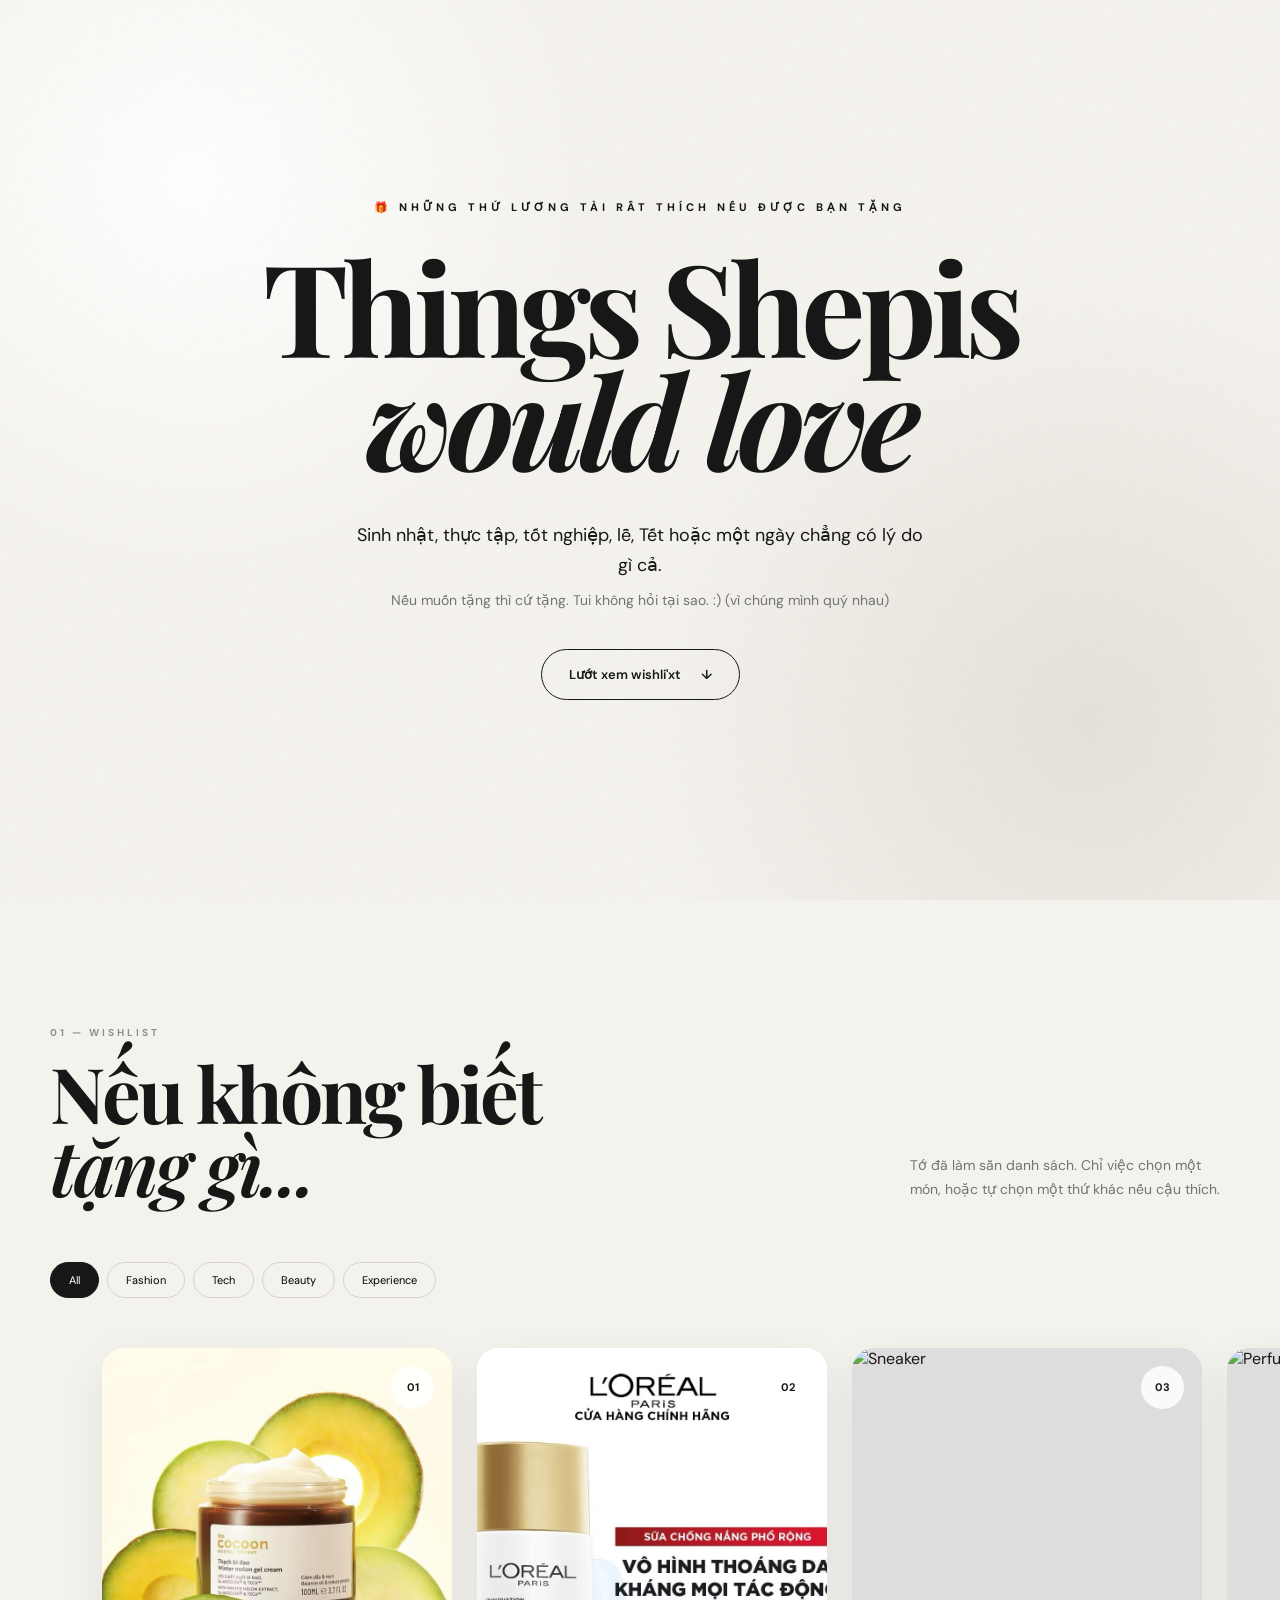
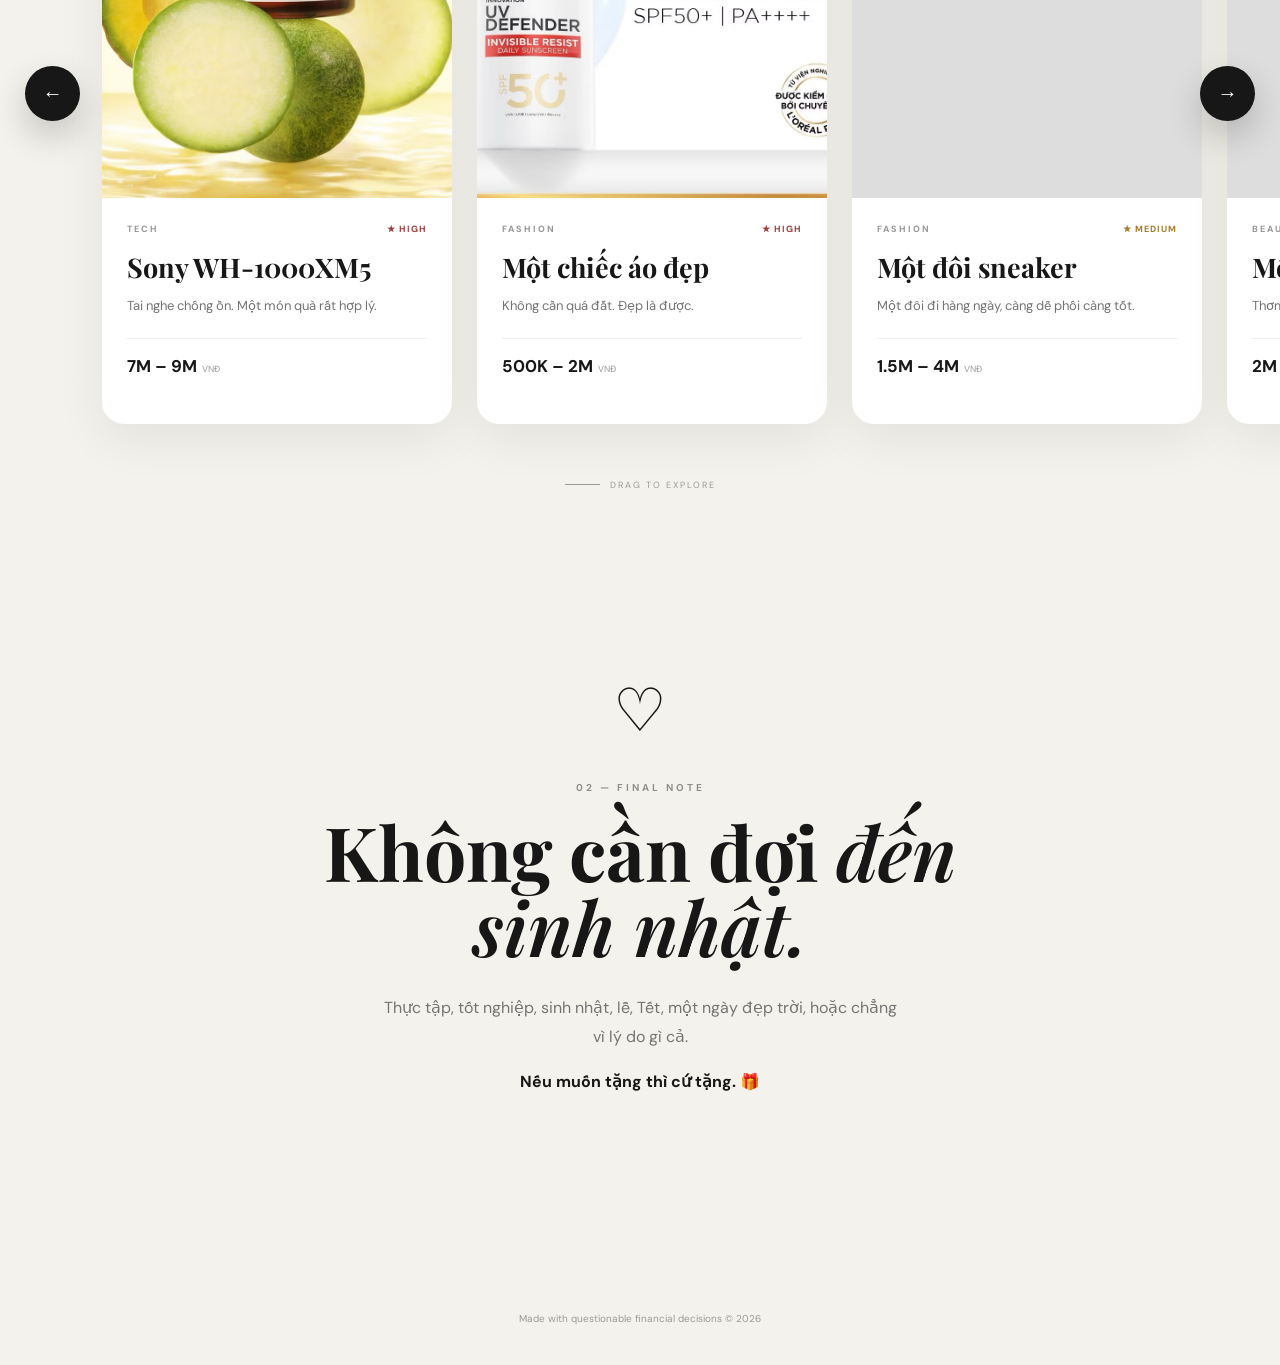
==== index.html @ e5239043 "Add files via upload" ====
<!DOCTYPE html>
<html lang="vi">

<head>

    <meta charset="UTF-8">

    <meta
        name="viewport"
        content="width=device-width, initial-scale=1.0"
    >

    <meta
        name="description"
        content="Personal Gift Wishlist"
    >

    <title>My Wishlist 🎁</title>


    <!-- FONT -->

    <link rel="preconnect" href="https://fonts.googleapis.com">

    <link rel="preconnect"
          href="https://fonts.gstatic.com"
          crossorigin>

    <link
        href="https://fonts.googleapis.com/css2?family=DM+Sans:wght@400;500;600;700&family=Playfair+Display:ital,wght@0,600;0,700;1,600;1,700&display=swap"
        rel="stylesheet"
    >


    <!-- CSS -->

    <link rel="stylesheet" href="style.css">

</head>


<body>


<!-- ==================================================
     INTRO
================================================== -->

<header class="hero">

    <div class="hero-noise"></div>

    <div class="hero-content">

        <div class="eyebrow">
            🎁 NHỮNG THỨ LƯƠNG TÀI RẤT THÍCH NẾU ĐƯỢC BẠN TẶNG
        </div>


        <h1>

            Things Shepis
            <span>would love</span>

        </h1>


        <p class="hero-description">

            Sinh nhật, thực tập, tốt nghiệp,
            lễ, Tết hoặc một ngày chẳng có
            lý do gì cả.

        </p>


        <p class="hero-sub">

            Nếu muốn tặng thì cứ tặng.
            Tui không hỏi tại sao. :) (vì chúng mình quý nhau)

        </p>


        <a
            href="#wishlist"
            class="hero-button"
        >

            Lướt xem wishli'xt

            <span>↓</span>

        </a>

    </div>

</header>



<!-- ==================================================
     WISHLIST
================================================== -->

<main id="wishlist">


    <!-- SECTION HEADER -->

    <section class="wishlist-header">

        <div>

            <span class="section-number">
                01 — WISHLIST
            </span>

            <h2>
                Nếu không biết<br>
                <i>tặng gì...</i>
            </h2>

        </div>


        <div class="header-description">

            <p>

                Tớ đã làm sẵn danh sách.
                Chỉ việc chọn một món,
                hoặc tự chọn một thứ khác
                nếu cậu thích.

            </p>

        </div>

    </section>



    <!-- CATEGORY FILTER -->

    <div class="filters">

        <button
            class="filter active"
            data-filter="all"
        >
            All
        </button>

        <button
            class="filter"
            data-filter="fashion"
        >
            Fashion
        </button>

        <button
            class="filter"
            data-filter="tech"
        >
            Tech
        </button>

        <button
            class="filter"
            data-filter="beauty"
        >
            Beauty
        </button>

        <button
            class="filter"
            data-filter="experience"
        >
            Experience
        </button>

    </div>



    <!-- ==================================================
         ALBUM
    ================================================== -->

    <section class="album-section">


        <button
            class="album-arrow album-prev"
            id="prevButton"
            aria-label="Previous"
        >
            ←
        </button>


        <div
            class="album"
            id="album"
        >


            <!-- ==========================================
                 CARD 01
            =========================================== -->

            <article
                class="gift-card"
                data-category="tech"

                data-name="Sony WH-1000XM5"

                data-price="7.000.000 – 9.000.000 VNĐ"

                data-priority="HIGH"

                data-description="Một chiếc tai nghe chống ồn xịn để nghe nhạc, học bài, đi máy bay hoặc đơn giản là giả vờ không nghe thấy ai gọi."

                data-link="https://www.sony.com.vn/"

                data-image="images/gift-01.JPG"
            >

                <div class="card-image">

                    <img
                        src="images/gift-01.JPG"
                        alt="Sony WH-1000XM5"
                        loading="lazy"
                    >


                    <div class="card-number">
                        01
                    </div>


                    <div class="view-card">
                        View →
                    </div>

                </div>


                <div class="card-content">

                    <div class="card-top">

                        <span>
                            TECH
                        </span>

                        <span class="priority high">
                            ★ HIGH
                        </span>

                    </div>


                    <h3>
                        Sony WH-1000XM5
                    </h3>


                    <p>
                        Tai nghe chống ồn.
                        Một món quà rất hợp lý.
                    </p>


                    <div class="card-bottom">

                        <strong>
                            7M – 9M
                        </strong>

                        <span>
                            VNĐ
                        </span>

                    </div>

                </div>

            </article>



            <!-- ==========================================
                 CARD 02
            =========================================== -->

            <article
                class="gift-card"
                data-category="fashion"

                data-name="Một chiếc áo đẹp"

                data-price="500.000 – 2.000.000 VNĐ"

                data-priority="HIGH"

                data-description="Áo phông, sơ mi, hoodie hoặc jacket. Không nhất thiết phải đắt, quan trọng là đẹp và hợp gu."

                data-link="https://www.zara.com/"

                data-image="images/gift-02.JPG"
            >

                <div class="card-image">

                    <img
                        src="images/gift-02.JPG"
                        alt="Fashion"
                        loading="lazy"
                    >

                    <div class="card-number">
                        02
                    </div>

                    <div class="view-card">
                        View →
                    </div>

                </div>


                <div class="card-content">

                    <div class="card-top">

                        <span>
                            FASHION
                        </span>

                        <span class="priority high">
                            ★ HIGH
                        </span>

                    </div>


                    <h3>
                        Một chiếc áo đẹp
                    </h3>


                    <p>
                        Không cần quá đắt.
                        Đẹp là được.
                    </p>


                    <div class="card-bottom">

                        <strong>
                            500K – 2M
                        </strong>

                        <span>
                            VNĐ
                        </span>

                    </div>

                </div>

            </article>



            <!-- ==========================================
                 CARD 03
            =========================================== -->

            <article
                class="gift-card"
                data-category="fashion"

                data-name="Một đôi sneaker"

                data-price="1.500.000 – 4.000.000 VNĐ"

                data-priority="MEDIUM"

                data-description="Một đôi sneaker sạch sẽ, dễ phối đồ và đi được hàng ngày. Size có thể thay đổi tùy đôi."

                data-link="https://www.nike.com/"

                data-image="images/gift-03.jpg"
            >

                <div class="card-image">

                    <img
                        src="images/gift-03.jpg"
                        alt="Sneaker"
                        loading="lazy"
                    >

                    <div class="card-number">
                        03
                    </div>

                    <div class="view-card">
                        View →
                    </div>

                </div>


                <div class="card-content">

                    <div class="card-top">

                        <span>
                            FASHION
                        </span>

                        <span class="priority medium">
                            ★ MEDIUM
                        </span>

                    </div>


                    <h3>
                        Một đôi sneaker
                    </h3>


                    <p>
                        Một đôi đi hàng ngày,
                        càng dễ phối càng tốt.
                    </p>


                    <div class="card-bottom">

                        <strong>
                            1.5M – 4M
                        </strong>

                        <span>
                            VNĐ
                        </span>

                    </div>

                </div>

            </article>



            <!-- ==========================================
                 CARD 04
            =========================================== -->

            <article
                class="gift-card"
                data-category="beauty"

                data-name="Một chai nước hoa"

                data-price="2.000.000 – 5.000.000 VNĐ"

                data-priority="HIGH"

                data-description="Một mùi hương nam tính, sạch sẽ và sang một chút. Một chai nước hoa ngon luôn là một món quà tốt."

                data-link="https://www.dior.com/"

                data-image="images/gift-04.jpg"
            >

                <div class="card-image">

                    <img
                        src="images/gift-04.jpg"
                        alt="Perfume"
                        loading="lazy"
                    >

                    <div class="card-number">
                        04
                    </div>

                    <div class="view-card">
                        View →
                    </div>

                </div>


                <div class="card-content">

                    <div class="card-top">

                        <span>
                            BEAUTY
                        </span>

                        <span class="priority high">
                            ★ HIGH
                        </span>

                    </div>


                    <h3>
                        Một chai nước hoa
                    </h3>


                    <p>
                        Thơm là được.
                        Thơm lâu càng tốt.
                    </p>


                    <div class="card-bottom">

                        <strong>
                            2M – 5M
                        </strong>

                        <span>
                            VNĐ
                        </span>

                    </div>

                </div>

            </article>



            <!-- ==========================================
                 CARD 05
            =========================================== -->

            <article
                class="gift-card"
                data-category="tech"

                data-name="Bàn phím cơ"

                data-price="1.000.000 – 4.000.000 VNĐ"

                data-priority="MEDIUM"

                data-description="Một chiếc mechanical keyboard đẹp để setup góc máy tính. Ưu tiên layout gọn và gõ sướng."

                data-link="https://www.keychron.com/"

                data-image="images/gift-05.jpg"
            >

                <div class="card-image">

                    <img
                        src="images/gift-05.jpg"
                        alt="Keyboard"
                        loading="lazy"
                    >

                    <div class="card-number">
                        05
                    </div>

                    <div class="view-card">
                        View →
                    </div>

                </div>


                <div class="card-content">

                    <div class="card-top">

                        <span>
                            TECH
                        </span>

                        <span class="priority medium">
                            ★ MEDIUM
                        </span>

                    </div>


                    <h3>
                        Bàn phím cơ
                    </h3>


                    <p>
                        Một món đồ cho góc setup.
                        Gõ sướng là điểm cộng.
                    </p>


                    <div class="card-bottom">

                        <strong>
                            1M – 4M
                        </strong>

                        <span>
                            VNĐ
                        </span>

                    </div>

                </div>

            </article>



            <!-- ==========================================
                 CARD 06
            =========================================== -->

            <article
                class="gift-card"
                data-category="beauty"

                data-name="Skincare / Grooming"

                data-price="300.000 – 2.000.000 VNĐ"

                data-priority="LOW"

                data-description="Các sản phẩm skincare, grooming hoặc chăm sóc cá nhân. Miễn là giúp tớ đẹp trai hơn."

                data-link="https://www.sephora.com/"

                data-image="images/gift-06.jpg"
            >

                <div class="card-image">

                    <img
                        src="images/gift-06.jpg"
                        alt="Skincare"
                        loading="lazy"
                    >

                    <div class="card-number">
                        06
                    </div>

                    <div class="view-card">
                        View →
                    </div>

                </div>


                <div class="card-content">

                    <div class="card-top">

                        <span>
                            BEAUTY
                        </span>

                        <span class="priority low">
                            ★ LOW
                        </span>

                    </div>


                    <h3>
                        Skincare / Grooming
                    </h3>


                    <p>
                        Những thứ giúp tớ
                        đẹp trai hơn.
                    </p>


                    <div class="card-bottom">

                        <strong>
                            300K – 2M
                        </strong>

                        <span>
                            VNĐ
                        </span>

                    </div>

                </div>

            </article>



            <!-- ==========================================
                 CARD 07
            =========================================== -->

            <article
                class="gift-card"
                data-category="experience"

                data-name="Một bữa ăn thật ngon"

                data-price="200.000 – 2.000.000 VNĐ"

                data-priority="HIGH"

                data-description="Không nhất thiết phải là đồ vật. Một bữa ăn ngon hoặc một buổi đi chơi cũng là một món quà."

                data-link="#"

                data-image="images/gift-07.jpg"
            >

                <div class="card-image">

                    <img
                        src="images/gift-07.jpg"
                        alt="Dinner"
                        loading="lazy"
                    >

                    <div class="card-number">
                        07
                    </div>

                    <div class="view-card">
                        View →
                    </div>

                </div>


                <div class="card-content">

                    <div class="card-top">

                        <span>
                            EXPERIENCE
                        </span>

                        <span class="priority high">
                            ★ HIGH
                        </span>

                    </div>


                    <h3>
                        Một bữa ăn thật ngon
                    </h3>


                    <p>
                        Đồ ăn ngon đôi khi
                        còn tuyệt hơn quà.
                    </p>


                    <div class="card-bottom">

                        <strong>
                            200K – 2M
                        </strong>

                        <span>
                            VNĐ
                        </span>

                    </div>

                </div>

            </article>



            <!-- ==========================================
                 CARD 08
            =========================================== -->

            <article
                class="gift-card"
                data-category="all"

                data-name="Một món quà bất ngờ"

                data-price="Không giới hạn"

                data-priority="DREAM"

                data-description="Nếu món quà không nằm trong wishlist thì càng thú vị. Cậu muốn tặng gì cũng được. Quan trọng là tấm lòng."

                data-link="#"

                data-image="images/gift-08.jpg"
            >

                <div class="card-image">

                    <img
                        src="images/gift-08.jpg"
                        alt="Surprise gift"
                        loading="lazy"
                    >

                    <div class="card-number">
                        08
                    </div>

                    <div class="view-card">
                        View →
                    </div>

                </div>


                <div class="card-content">

                    <div class="card-top">

                        <span>
                            SURPRISE
                        </span>

                        <span class="priority dream">
                            ✦ DREAM
                        </span>

                    </div>


                    <h3>
                        Một món quà bất ngờ
                    </h3>


                    <p>
                        Không có trong danh sách
                        mới càng thú vị.
                    </p>


                    <div class="card-bottom">

                        <strong>
                            ∞
                        </strong>

                        <span>
                            UNLIMITED
                        </span>

                    </div>

                </div>

            </article>


        </div>


        <button
            class="album-arrow album-next"
            id="nextButton"
            aria-label="Next"
        >
            →
        </button>


    </section>



    <!-- SCROLL INDICATOR -->

    <div class="scroll-indicator">

        <span></span>

        <p>
            DRAG TO EXPLORE
        </p>

    </div>



    <!-- ==================================================
         MESSAGE
    ================================================== -->

    <section class="ending">

        <div class="ending-symbol">
            ♡
        </div>


        <span class="section-number">
            02 — FINAL NOTE
        </span>


        <h2>

            Không cần đợi
            <i>đến sinh nhật.</i>

        </h2>


        <p>

            Thực tập, tốt nghiệp, sinh nhật,
            lễ, Tết, một ngày đẹp trời,
            hoặc chẳng vì lý do gì cả.

        </p>


        <strong>

            Nếu muốn tặng thì cứ tặng. 🎁

        </strong>

    </section>

</main>



<!-- ==================================================
     POPUP
================================================== -->

<div
    class="modal"
    id="giftModal"
>

    <div
        class="modal-overlay"
        id="modalOverlay"
    ></div>


    <div class="modal-box">


        <button
            class="modal-close"
            id="modalClose"
        >
            ×
        </button>


        <div class="modal-image">

            <img
                id="modalImage"
                src=""
                alt=""
            >

        </div>


        <div class="modal-content">

            <span
                id="modalCategory"
                class="modal-category"
            >
                TECH
            </span>


            <h2
                id="modalName"
            >
                Gift Name
            </h2>


            <p
                id="modalDescription"
            >
                Description
            </p>


            <div class="modal-info">


                <div>

                    <span>
                        PRICE
                    </span>

                    <strong
                        id="modalPrice"
                    >
                        0 VNĐ
                    </strong>

                </div>


                <div>

                    <span>
                        PRIORITY
                    </span>

                    <strong
                        id="modalPriority"
                    >
                        HIGH
                    </strong>

                </div>


            </div>


            <a
                href="#"
                id="modalLink"
                target="_blank"
                rel="noopener noreferrer"
                class="product-link"
            >

                Xem sản phẩm
                ↗

            </a>

        </div>

    </div>

</div>



<!-- FOOTER -->

<footer>

    <p>
        Made with questionable financial decisions © 2026
    </p>

</footer>



<script src="script.js"></script>

</body>

</html>
---- style.css ----
/* ==================================================
   RESET
================================================== */

* {
    margin: 0;
    padding: 0;
    box-sizing: border-box;
}


html {
    scroll-behavior: smooth;
}


body {

    font-family:
        "DM Sans",
        sans-serif;

    background: #f4f2ed;

    color: #171717;

    overflow-x: hidden;

}


/* ==================================================
   VARIABLES
================================================== */

:root {

    --background: #f4f2ed;

    --black: #171717;

    --gray: #747474;

    --light-gray: #e5e3de;

    --white: #ffffff;

}


/* ==================================================
   HERO
================================================== */

.hero {

    min-height: 100vh;

    position: relative;

    display: flex;

    align-items: center;

    justify-content: center;

    text-align: center;

    padding: 60px 25px;

    overflow: hidden;

    background:

        radial-gradient(
            circle at 15% 20%,
            rgba(255,255,255,.95),
            transparent 30%
        ),

        radial-gradient(
            circle at 85% 80%,
            rgba(220,217,208,.7),
            transparent 35%
        );

}


.hero-noise {

    position: absolute;

    inset: 0;

    opacity: .08;

    pointer-events: none;

    background-image:
        url(
            "data:image/svg+xml,%3Csvg viewBox='0 0 180 180' xmlns='http://www.w3.org/2000/svg'%3E%3Cfilter id='n'%3E%3CfeTurbulence type='fractalNoise' baseFrequency='.8' numOctaves='4' stitchTiles='stitch'/%3E%3C/filter%3E%3Crect width='100%25' height='100%25' filter='url(%23n)' opacity='.3'/%3E%3C/svg%3E"
        );

}


.hero-content {

    max-width: 900px;

    position: relative;

    z-index: 2;

}


.eyebrow {

    font-size: 11px;

    font-weight: 700;

    letter-spacing: 4px;

    margin-bottom: 35px;

}


.hero h1 {

    font-family:
        "Playfair Display",
        serif;

    font-size:
        clamp(60px, 10vw, 130px);

    line-height: .88;

    letter-spacing: -6px;

}


.hero h1 span {

    display: block;

    font-style: italic;

}


.hero-description {

    max-width: 570px;

    margin:
        45px auto 0;

    font-size: 18px;

    line-height: 1.7;

}


.hero-sub {

    margin-top: 10px;

    font-size: 14px;

    color: var(--gray);

}


.hero-button {

    display: inline-flex;

    align-items: center;

    gap: 20px;

    margin-top: 40px;

    padding: 16px 27px;

    border: 1px solid var(--black);

    border-radius: 100px;

    color: var(--black);

    text-decoration: none;

    font-size: 13px;

    font-weight: 600;

    transition: .3s;

}


.hero-button:hover {

    background: var(--black);

    color: white;

    transform: translateY(-4px);

}


/* ==================================================
   MAIN
================================================== */

main {

    padding:
        120px 0 80px;

}


/* ==================================================
   HEADER
================================================== */

.wishlist-header {

    max-width: 1250px;

    margin: auto;

    padding:
        0 35px 60px;

    display: flex;

    justify-content: space-between;

    align-items: end;

    gap: 60px;

}


.section-number {

    font-size: 10px;

    font-weight: 700;

    letter-spacing: 3px;

    opacity: .45;

}


.wishlist-header h2 {

    margin-top: 15px;

    font-family:
        "Playfair Display",
        serif;

    font-size:
        clamp(45px, 6vw, 80px);

    line-height: .95;

    letter-spacing: -3px;

}


.wishlist-header h2 i {

    font-weight: 600;

}


.header-description {

    max-width: 320px;

}


.header-description p {

    color: var(--gray);

    line-height: 1.7;

    font-size: 14px;

}


/* ==================================================
   FILTER
================================================== */

.filters {

    max-width: 1250px;

    margin: 0 auto 30px;

    padding: 0 35px;

    display: flex;

    gap: 8px;

    overflow-x: auto;

    scrollbar-width: none;

}


.filters::-webkit-scrollbar {
    display: none;
}


.filter {

    flex-shrink: 0;

    border: 1px solid #d5d2cb;

    background: transparent;

    padding: 10px 18px;

    border-radius: 100px;

    cursor: pointer;

    font-family: inherit;

    font-size: 11px;

    transition: .25s;

}


.filter:hover,
.filter.active {

    background: var(--black);

    color: white;

    border-color: var(--black);

}


/* ==================================================
   ALBUM
================================================== */

.album-section {

    position: relative;

}


.album {

    display: flex;

    gap: 25px;

    overflow-x: auto;

    padding:
        20px 8vw 55px;

    scroll-behavior: smooth;

    scroll-snap-type: x mandatory;

    scrollbar-width: none;

    cursor: grab;

}


.album:active {

    cursor: grabbing;

}


.album::-webkit-scrollbar {
    display: none;
}


/* ==================================================
   CARD
================================================== */

.gift-card {

    flex:
        0 0 350px;

    background:
        var(--white);

    border-radius: 22px;

    overflow: hidden;

    scroll-snap-align: center;

    box-shadow:
        0 15px 50px
        rgba(0,0,0,.07);

    cursor: pointer;

    transition:
        transform .4s,
        box-shadow .4s;

}


.gift-card:hover {

    transform:
        translateY(-10px);

    box-shadow:
        0 30px 70px
        rgba(0,0,0,.13);

}


/* ==================================================
   IMAGE
================================================== */

.card-image {

    height: 450px;

    position: relative;

    overflow: hidden;

    background: #ddd;

}


.card-image img {

    width: 100%;

    height: 100%;

    object-fit: cover;

    transition:
        transform .7s;

}


.gift-card:hover
.card-image img {

    transform:
        scale(1.06);

}


/* ==================================================
   NUMBER
================================================== */

.card-number {

    position: absolute;

    top: 18px;

    right: 18px;

    width: 43px;

    height: 43px;

    display: flex;

    align-items: center;

    justify-content: center;

    border-radius: 50%;

    background:
        rgba(255,255,255,.85);

    backdrop-filter:
        blur(10px);

    font-size: 11px;

    font-weight: 700;

}


/* ==================================================
   VIEW
================================================== */

.view-card {

    position: absolute;

    left: 50%;

    bottom: 25px;

    transform:
        translate(-50%, 20px);

    opacity: 0;

    padding:
        11px 18px;

    border-radius: 100px;

    background:
        rgba(255,255,255,.9);

    backdrop-filter:
        blur(10px);

    font-size: 11px;

    font-weight: 700;

    transition: .3s;

}


.gift-card:hover
.view-card {

    opacity: 1;

    transform:
        translate(-50%, 0);

}


/* ==================================================
   CARD CONTENT
================================================== */

.card-content {

    padding: 25px;

}


.card-top {

    display: flex;

    justify-content: space-between;

    align-items: center;

    font-size: 9px;

    letter-spacing: 2px;

    font-weight: 700;

}


.card-top > span:first-child {

    opacity: .45;

}


.priority {

    letter-spacing: 1px;

}


.priority.high {

    color: #a03d3d;

}


.priority.medium {

    color: #a67a27;

}


.priority.low {

    color: #777;

}


.priority.dream {

    color: #8067a8;

}


.card-content h3 {

    font-family:
        "Playfair Display",
        serif;

    font-size: 27px;

    margin-top: 14px;

}


.card-content p {

    margin-top: 10px;

    font-size: 13px;

    line-height: 1.65;

    color: var(--gray);

}


.card-bottom {

    display: flex;

    align-items: baseline;

    gap: 5px;

    margin-top: 22px;

    padding-top: 16px;

    border-top:
        1px solid #eeeeee;

}


.card-bottom strong {

    font-size: 17px;

}


.card-bottom span {

    font-size: 9px;

    color: #999;

}


/* ==================================================
   ARROWS
================================================== */

.album-arrow {

    position: absolute;

    z-index: 10;

    top: 45%;

    width: 55px;

    height: 55px;

    border: none;

    border-radius: 50%;

    background: var(--black);

    color: white;

    font-size: 20px;

    cursor: pointer;

    box-shadow:
        0 15px 35px
        rgba(0,0,0,.2);

    transition: .3s;

}


.album-arrow:hover {

    transform: scale(1.1);

}


.album-prev {

    left: 25px;

}


.album-next {

    right: 25px;

}


/* ==================================================
   SCROLL INDICATOR
================================================== */

.scroll-indicator {

    display: flex;

    justify-content: center;

    align-items: center;

    gap: 10px;

    opacity: .4;

}


.scroll-indicator span {

    width: 35px;

    height: 1px;

    background: var(--black);

}


.scroll-indicator p {

    font-size: 9px;

    letter-spacing: 2px;

}


/* ==================================================
   ENDING
================================================== */

.ending {

    max-width: 750px;

    margin:
        180px auto 100px;

    padding:
        0 25px;

    text-align: center;

}


.ending-symbol {

    font-size: 60px;

    margin-bottom: 25px;

}


.ending h2 {

    font-family:
        "Playfair Display",
        serif;

    font-size:
        clamp(42px, 6vw, 75px);

    line-height: 1;

    margin-top: 18px;

}


.ending h2 i {

    font-weight: 600;

}


.ending p {

    max-width: 520px;

    margin:
        30px auto 0;

    color: var(--gray);

    line-height: 1.8;

}


.ending strong {

    display: block;

    margin-top: 20px;

}


/* ==================================================
   MODAL
================================================== */

.modal {

    position: fixed;

    inset: 0;

    z-index: 100;

    display: flex;

    align-items: center;

    justify-content: center;

    padding: 20px;

    opacity: 0;

    visibility: hidden;

    transition: .3s;

}


.modal.show {

    opacity: 1;

    visibility: visible;

}


.modal-overlay {

    position: absolute;

    inset: 0;

    background:
        rgba(0,0,0,.65);

    backdrop-filter:
        blur(12px);

}


.modal-box {

    position: relative;

    z-index: 2;

    width: min(900px, 100%);

    max-height: 90vh;

    overflow: hidden;

    display: grid;

    grid-template-columns:
        1fr 1fr;

    background:
        white;

    border-radius: 25px;

    box-shadow:
        0 40px 100px
        rgba(0,0,0,.3);

    transform:
        scale(.92);

    transition: .35s;

}


.modal.show .modal-box {

    transform:
        scale(1);

}


.modal-image {

    min-height: 550px;

}


.modal-image img {

    width: 100%;

    height: 100%;

    object-fit: cover;

}


.modal-content {

    padding: 55px 45px;

    display: flex;

    flex-direction: column;

    justify-content: center;

}


.modal-category {

    font-size: 10px;

    letter-spacing: 3px;

    font-weight: 700;

    color: #999;

}


.modal-content h2 {

    font-family:
        "Playfair Display",
        serif;

    font-size: 42px;

    line-height: 1;

    margin-top: 15px;

}


.modal-content > p {

    margin-top: 25px;

    line-height: 1.8;

    color: #666;

    font-size: 14px;

}


.modal-info {

    display: grid;

    grid-template-columns: 1fr 1fr;

    gap: 15px;

    margin-top: 30px;

}


.modal-info div {

    padding: 15px;

    background: #f5f4f0;

    border-radius: 12px;

}


.modal-info span {

    display: block;

    font-size: 8px;

    letter-spacing: 2px;

    color: #999;

}


.modal-info strong {

    display: block;

    margin-top: 8px;

    font-size: 14px;

}


.product-link {

    margin-top: 25px;

    display: inline-flex;

    justify-content: center;

    padding: 15px;

    border-radius: 100px;

    background: var(--black);

    color: white;

    text-decoration: none;

    font-size: 12px;

    font-weight: 600;

    transition: .3s;

}


.product-link:hover {

    transform:
        translateY(-3px);

}


.modal-close {

    position: absolute;

    z-index: 5;

    top: 15px;

    right: 15px;

    width: 40px;

    height: 40px;

    border: none;

    border-radius: 50%;

    background:
        rgba(255,255,255,.85);

    font-size: 25px;

    cursor: pointer;

}


/* ==================================================
   FOOTER
================================================== */

footer {

    padding:
        40px 20px;

    text-align: center;

    font-size: 10px;

    opacity: .4;

}


/* ==================================================
   MOBILE
================================================== */

@media (max-width: 700px) {


    .hero {

        min-height:
            100svh;

    }


    .hero h1 {

        font-size:
            clamp(55px, 17vw, 90px);

        letter-spacing:
            -4px;

    }


    .hero-description {

        font-size: 15px;

        margin-top: 35px;

    }


    main {

        padding-top: 80px;

    }


    .wishlist-header {

        display: block;

        padding:
            0 22px 40px;

    }


    .wishlist-header h2 {

        font-size: 50px;

    }


    .header-description {

        margin-top: 25px;

    }


    .filters {

        padding:
            0 22px;

    }


    /*
       MOBILE:
       LƯỚT DỌC
    */

    .album {

        display: grid;

        grid-template-columns:
            1fr;

        gap: 20px;

        padding:
            15px 18px 30px;

        overflow-x: visible;

        overflow-y: visible;

        scroll-snap-type: none;

        cursor: default;

    }


    .gift-card {

        width: 100%;

        flex: none;

        border-radius: 20px;

    }


    .card-image {

        height:
            min(115vw, 480px);

    }


    .card-content {

        padding: 22px;

    }


    .card-content h3 {

        font-size: 25px;

    }


    /*
       Mobile không cần nút
    */

    .album-arrow {

        display: none;

    }


    .scroll-indicator {

        display: none;

    }


    /*
       MOBILE MODAL
    */

    .modal {

        padding: 12px;

        align-items: flex-end;

    }


    .modal-box {

        width: 100%;

        max-height:
            92svh;

        display: block;

        overflow-y: auto;

        border-radius:
            25px 25px 15px 15px;

    }


    .modal-image {

        height: 330px;

        min-height: 0;

    }


    .modal-content {

        padding:
            30px 25px 35px;

    }


    .modal-content h2 {

        font-size: 35px;

    }


    .modal-info {

        margin-top: 20px;

    }


}
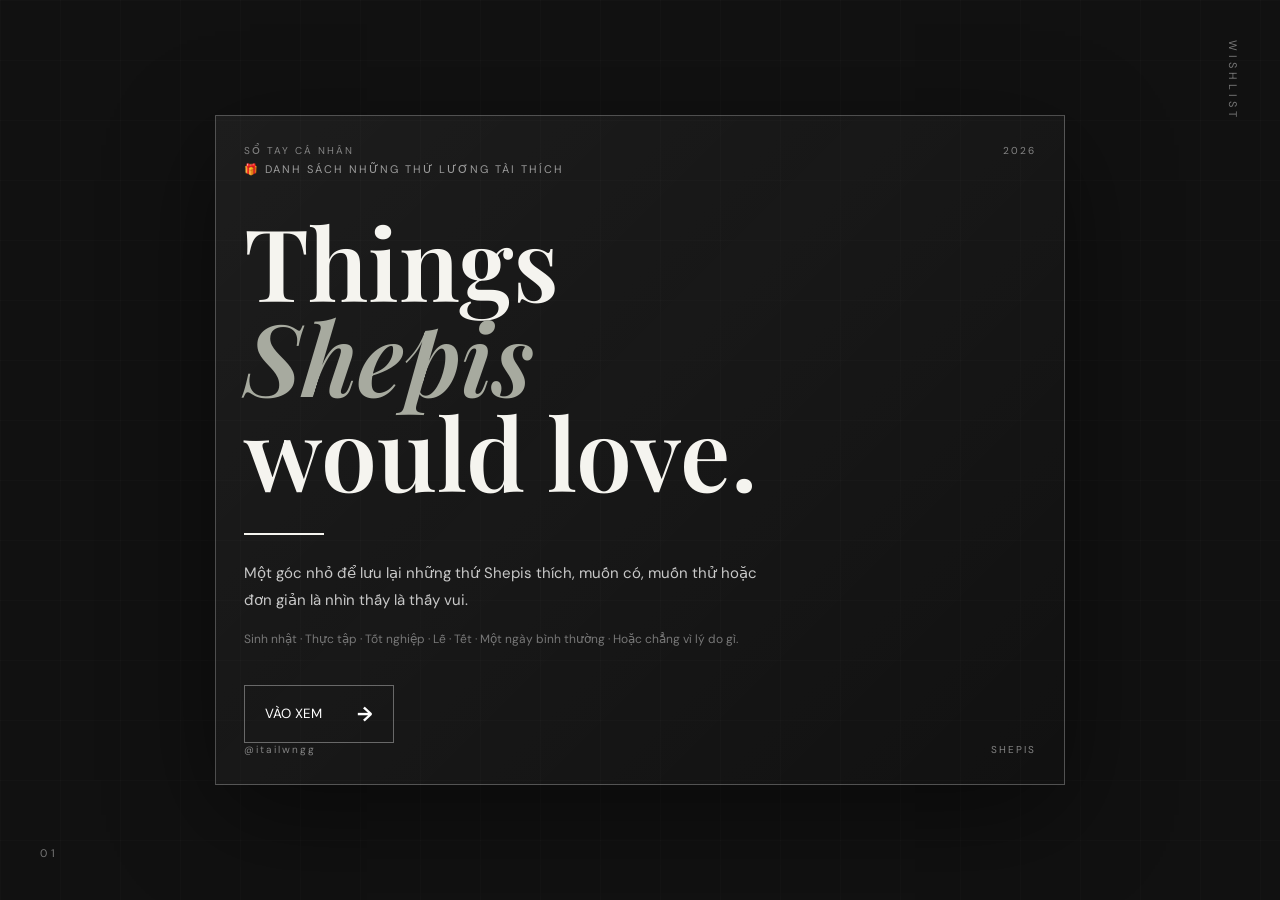
==== commit 8461e9ca: "Update index.html" ====
--- a/index.html
+++ b/index.html
@@ -12,19 +12,21 @@
 
     <meta
         name="description"
-        content="Personal Gift Wishlist"
+        content="Wishlist cá nhân của Shepis - những món quà Lương Tài yêu thích."
     >
 
-    <title>My Wishlist 🎁</title>
+    <title>Wishlist của Shepis 🎁</title>
 
 
     <!-- FONT -->
 
     <link rel="preconnect" href="https://fonts.googleapis.com">
 
-    <link rel="preconnect"
-          href="https://fonts.gstatic.com"
-          crossorigin>
+    <link
+        rel="preconnect"
+        href="https://fonts.gstatic.com"
+        crossorigin
+    >
 
     <link
         href="https://fonts.googleapis.com/css2?family=DM+Sans:wght@400;500;600;700&family=Playfair+Display:ital,wght@0,600;0,700;1,600;1,700&display=swap"
@@ -34,7 +36,10 @@
 
     <!-- CSS -->
 
-    <link rel="stylesheet" href="style.css">
+    <link
+        rel="stylesheet"
+        href="style.css"
+    >
 
 </head>
 
@@ -42,162 +47,429 @@
 <body>
 
 
-<!-- ==================================================
-     INTRO
-================================================== -->
-
-<header class="hero">
-
-    <div class="hero-noise"></div>
-
-    <div class="hero-content">
-
-        <div class="eyebrow">
-            🎁 NHỮNG THỨ LƯƠNG TÀI RẤT THÍCH NẾU ĐƯỢC BẠN TẶNG
-        </div>
-
-
-        <h1>
-
-            Things Shepis
-            <span>would love</span>
-
-        </h1>
-
-
-        <p class="hero-description">
-
-            Sinh nhật, thực tập, tốt nghiệp,
-            lễ, Tết hoặc một ngày chẳng có
-            lý do gì cả.
-
-        </p>
-
-
-        <p class="hero-sub">
-
-            Nếu muốn tặng thì cứ tặng.
-            Tui không hỏi tại sao. :) (vì chúng mình quý nhau)
-
-        </p>
-
-
-        <a
-            href="#wishlist"
-            class="hero-button"
-        >
-
-            Lướt xem wishli'xt
-
-            <span>↓</span>
-
-        </a>
-
+<!-- =====================================================
+     NHẠC NỀN
+===================================================== -->
+
+<audio
+    id="backgroundMusic"
+    loop
+    preload="auto"
+>
+
+    <source
+        src="music/LA BÀN.mp3"
+        type="audio/mpeg"
+    >
+
+</audio>
+
+
+
+<!-- =====================================================
+     CỬA SỔ 01 — TRANG BÌA
+===================================================== -->
+
+<section
+    class="cover-screen"
+    id="coverScreen"
+>
+
+
+    <div class="cover-grid"></div>
+
+
+    <div class="cover-decoration decoration-one">
+        01
     </div>
 
-</header>
-
-
-
-<!-- ==================================================
-     WISHLIST
-================================================== -->
-
-<main id="wishlist">
-
-
-    <!-- SECTION HEADER -->
-
-    <section class="wishlist-header">
-
-        <div>
-
-            <span class="section-number">
+    <div class="cover-decoration decoration-two">
+        WISHLIST
+    </div>
+
+
+    <div class="notebook">
+
+
+        <div class="notebook-top">
+
+            <span>
+                SỔ TAY CÁ NHÂN
+            </span>
+
+            <span>
+                2026
+            </span>
+
+        </div>
+
+
+        <div class="notebook-main">
+
+
+            <span class="cover-eyebrow">
+
+                🎁 DANH SÁCH NHỮNG THỨ LƯƠNG TÀI THÍCH
+
+            </span>
+
+
+            <h1>
+
+                Things
+                <em>Shepis</em>
+                would love.
+
+            </h1>
+
+
+            <div class="cover-line"></div>
+
+
+            <p class="cover-description">
+
+                Một góc nhỏ để lưu lại những thứ Shepis thích,
+                muốn có, muốn thử hoặc đơn giản là nhìn thấy
+                là thấy vui.
+
+            </p>
+
+
+            <p class="cover-small">
+
+                Sinh nhật · Thực tập · Tốt nghiệp · Lễ · Tết
+                · Một ngày bình thường · Hoặc chẳng vì lý do gì.
+
+            </p>
+
+
+            <button
+                class="start-button"
+                id="startButton"
+            >
+
+                <span>
+                    VÀO XEM
+                </span>
+
+                <strong>
+                    →
+                </strong>
+
+            </button>
+
+
+        </div>
+
+
+        <div class="notebook-bottom">
+
+            <span>
+                @itailwngg
+            </span>
+
+            <span>
+                SHEPIS
+            </span>
+
+        </div>
+
+
+    </div>
+
+
+</section>
+
+
+
+<!-- =====================================================
+     CỬA SỔ 02 — WISHLIST
+===================================================== -->
+
+<section
+    class="wishlist-screen"
+    id="wishlistScreen"
+>
+
+
+    <!-- THANH ĐIỀU KHIỂN -->
+
+    <nav class="topbar">
+
+
+        <div class="brand">
+
+            <span class="brand-symbol">
+                S.
+            </span>
+
+            <span>
+                WISHLIST CỦA SHEPIS
+            </span>
+
+        </div>
+
+
+        <div class="topbar-actions">
+
+
+            <button
+                class="top-button"
+                id="musicButton"
+            >
+
+                <span id="musicIcon">
+                    ♪
+                </span>
+
+                <span id="musicText">
+                    Bật nhạc
+                </span>
+
+            </button>
+
+
+            <button
+                class="top-button"
+                id="infoButton"
+            >
+
+                ✦
+                Thông tin về Shepis
+
+            </button>
+
+
+        </div>
+
+    </nav>
+
+
+
+    <!-- HERO -->
+
+    <header class="wishlist-hero">
+
+
+        <div class="hero-left">
+
+
+            <span class="section-label">
                 01 — WISHLIST
             </span>
 
+
             <h2>
-                Nếu không biết<br>
-                <i>tặng gì...</i>
+
+                Nếu không biết
+                <em>tặng gì...</em>
+
             </h2>
 
-        </div>
-
-
-        <div class="header-description">
+
+        </div>
+
+
+        <div class="hero-right">
 
             <p>
 
                 Tớ đã làm sẵn danh sách.
-                Chỉ việc chọn một món,
+                Thực tập, tốt nghiệp, sinh nhật, lễ, Tết, một ngày đẹp trời, hoặc chẳng vì lý do gì cả.
+                Cậu chỉ cần chọn một món,
                 hoặc tự chọn một thứ khác
-                nếu cậu thích.
+                nếu cậu thấy nó hợp với Lương Tài hơn.
 
             </p>
 
-        </div>
-
-    </section>
-
-
-
-    <!-- CATEGORY FILTER -->
-
-    <div class="filters">
+
+            <div class="hero-note">
+
+                <span>GỢI Ý</span>
+
+                <strong>
+                    Không cần đợi đến ngày ấy.
+                </strong>
+
+            </div>
+
+        </div>
+
+
+    </header>
+
+
+
+    <!-- HƯỚNG DẪN -->
+
+    <div class="guide-box">
+
+
+        <div class="guide-icon">
+            ?
+        </div>
+
+
+        <div>
+
+            <strong>
+                Cách xem wishlist
+            </strong>
+
+            <p>
+
+                Bấm vào từng món để xem chi tiết.
+                Trên máy tính có thể kéo ngang danh sách.
+                Trên điện thoại chỉ cần cuộn xuống.
+                Muốn xem thông tin cá nhân của Shepis,
+                hãy bấm nút <b>“Thông tin về Shepis”</b> ở phía trên.
+
+            </p>
+
+        </div>
+
 
         <button
-            class="filter active"
-            data-filter="all"
+            class="guide-close"
+            id="guideClose"
         >
-            All
+            ×
         </button>
 
-        <button
-            class="filter"
-            data-filter="fashion"
-        >
-            Fashion
-        </button>
-
-        <button
-            class="filter"
-            data-filter="tech"
-        >
-            Tech
-        </button>
-
-        <button
-            class="filter"
-            data-filter="beauty"
-        >
-            Beauty
-        </button>
-
-        <button
-            class="filter"
-            data-filter="experience"
-        >
-            Experience
-        </button>
-
     </div>
 
 
 
-    <!-- ==================================================
-         ALBUM
-    ================================================== -->
-
-    <section class="album-section">
-
-
-        <button
-            class="album-arrow album-prev"
-            id="prevButton"
-            aria-label="Previous"
-        >
-            ←
-        </button>
+    <!-- BỘ LỌC -->
+
+    <div class="filter-wrapper">
+
+
+        <div class="filter-title">
+
+            <span>
+                LỌC DANH SÁCH
+            </span>
+
+            <small id="itemCount">
+                12 món
+            </small>
+
+        </div>
+
+
+        <div class="filters">
+
+
+            <button
+                class="filter active"
+                data-filter="all"
+            >
+                Tất cả
+            </button>
+
+
+            <button
+                class="filter"
+                data-filter="fashion"
+            >
+                👕 Cái quần cái áo
+            </button>
+
+            <button
+                class="filter"
+                data-filter="love"
+            >
+                💗 CỰC THÍCH
+            </button>
+
+            <button
+                class="filter"
+                data-filter="home"
+            >
+                🏠 Gia dụng
+            </button>
+            
+            
+            <button
+                class="filter"
+                data-filter="tech"
+            >
+                💻 Đồ chơi công nghệ
+            </button>
+
+
+            <button
+                class="filter"
+                data-filter="beauty"
+            >
+                🧴 Skin
+            </button>
+
+
+            <button
+                class="filter"
+                data-filter="meaningless"
+            >
+                🪨 Đồ vô tri
+            </button>
+
+
+            <button
+                class="filter"
+                data-filter="longtime"
+            >
+                ♡ Thích lâu rồi chưa mua
+            </button>
+
+
+            <button
+                class="filter"
+                data-filter="experience"
+            >
+                🍜 Trải nghiệm
+            </button>
+
+
+        </div>
+
+    </div>
+
+
+
+    <!-- ALBUM -->
+
+    <main class="album-container">
+
+
+        <div class="album-header">
+
+
+            <span>
+                DANH SÁCH QUÀ
+            </span>
+
+
+            <div class="album-direction">
+
+                <button
+                    id="previousButton"
+                    aria-label="Món trước"
+                >
+                    ←
+                </button>
+
+                <button
+                    id="nextButton"
+                    aria-label="Món tiếp theo"
+                >
+                    →
+                </button>
+
+            </div>
+
+        </div>
+
 
 
         <div
@@ -206,78 +478,72 @@
         >
 
 
-            <!-- ==========================================
+            <!-- =================================================
                  CARD 01
-            =========================================== -->
+            ================================================== -->
 
             <article
                 class="gift-card"
-                data-category="tech"
-
-                data-name="Sony WH-1000XM5"
-
-                data-price="7.000.000 – 9.000.000 VNĐ"
-
-                data-priority="HIGH"
-
-                data-description="Một chiếc tai nghe chống ồn xịn để nghe nhạc, học bài, đi máy bay hoặc đơn giản là giả vờ không nghe thấy ai gọi."
-
-                data-link="https://www.sony.com.vn/"
-
-                data-image="images/gift-01.JPG"
+                data-category="love"
+                data-name="Anh Bờ Vai ẤN BẢN KIM - Sếp Bình"
+                data-price="359.000 VNĐ"
+                data-priority="Rất thích"
+                data-icon="🔥"
+                data-description="Sở thích của người nghèo nhưng yêu âm nhạc 👩‍🎤📀🎧. Đĩa CD của anh Vương Bình đặc biệt là album này đã làm mình xao xuyến hơn 1 năm mà chưa có xiền để sắm :("
+                data-link="https://shop.hangdiathoidai.com/products/vuong-binh-anh-bo-vai-an-ban-kim-dia-cd"
+                data-image="album1.jpg"
             >
 
                 <div class="card-image">
 
                     <img
-                        src="images/gift-01.JPG"
-                        alt="Sony WH-1000XM5"
+                        src="album1.jpg"
+                        alt="ANH BỜ VAI"
                         loading="lazy"
                     >
 
-
-                    <div class="card-number">
+                    <span class="card-number">
                         01
-                    </div>
-
-
-                    <div class="view-card">
-                        View →
-                    </div>
+                    </span>
+
+                    <span class="card-open">
+                        Mở chi tiết →
+                    </span>
 
                 </div>
 
 
                 <div class="card-content">
 
-                    <div class="card-top">
-
-                        <span>
-                            TECH
-                        </span>
-
-                        <span class="priority high">
-                            ★ HIGH
+
+                    <div class="card-meta">
+
+                        <span>
+                            ĐỒ CHƠI CÔNG NGHỆ
+                        </span>
+
+                        <span class="favorite">
+                            🔥 Rất thích
                         </span>
 
                     </div>
 
 
                     <h3>
-                        Sony WH-1000XM5
+                        Album ANH BỜ VAI
                     </h3>
 
 
                     <p>
-                        Tai nghe chống ồn.
-                        Một món quà rất hợp lý.
+                        Album vật lý Anh bờ vai - Bính bè.
+                        Một món quà cho người ngẹn music.
                     </p>
 
 
-                    <div class="card-bottom">
+                    <div class="card-price">
 
                         <strong>
-                            7M – 9M
+                            <400k
                         </strong>
 
                         <span>
@@ -292,56 +558,49 @@
 
 
 
-            <!-- ==========================================
-                 CARD 02
-            =========================================== -->
+            <!-- CARD 02 -->
 
             <article
                 class="gift-card"
                 data-category="fashion"
-
                 data-name="Một chiếc áo đẹp"
-
                 data-price="500.000 – 2.000.000 VNĐ"
-
-                data-priority="HIGH"
-
-                data-description="Áo phông, sơ mi, hoodie hoặc jacket. Không nhất thiết phải đắt, quan trọng là đẹp và hợp gu."
-
+                data-priority="Rất thích"
+                data-icon="🔥"
+                data-description="Áo phông, sơ mi, hoodie hoặc jacket. Không nhất thiết phải đắt. Quan trọng là đẹp, vừa người và hợp gu."
                 data-link="https://www.zara.com/"
-
-                data-image="images/gift-02.JPG"
+                data-image="images/gift-02.jpg"
             >
 
                 <div class="card-image">
 
                     <img
-                        src="images/gift-02.JPG"
-                        alt="Fashion"
+                        src="images/gift-02.jpg"
+                        alt="Một chiếc áo đẹp"
                         loading="lazy"
                     >
 
-                    <div class="card-number">
+                    <span class="card-number">
                         02
-                    </div>
-
-                    <div class="view-card">
-                        View →
-                    </div>
+                    </span>
+
+                    <span class="card-open">
+                        Mở chi tiết →
+                    </span>
 
                 </div>
 
 
                 <div class="card-content">
 
-                    <div class="card-top">
-
-                        <span>
-                            FASHION
-                        </span>
-
-                        <span class="priority high">
-                            ★ HIGH
+                    <div class="card-meta">
+
+                        <span>
+                            CÁI QUẦN CÁI ÁO
+                        </span>
+
+                        <span class="favorite">
+                            🔥 Rất thích
                         </span>
 
                     </div>
@@ -354,11 +613,11 @@
 
                     <p>
                         Không cần quá đắt.
-                        Đẹp là được.
+                        Đẹp, vừa người là được.
                     </p>
 
 
-                    <div class="card-bottom">
+                    <div class="card-price">
 
                         <strong>
                             500K – 2M
@@ -376,56 +635,49 @@
 
 
 
-            <!-- ==========================================
-                 CARD 03
-            =========================================== -->
+            <!-- CARD 03 -->
 
             <article
                 class="gift-card"
                 data-category="fashion"
-
                 data-name="Một đôi sneaker"
-
                 data-price="1.500.000 – 4.000.000 VNĐ"
-
-                data-priority="MEDIUM"
-
-                data-description="Một đôi sneaker sạch sẽ, dễ phối đồ và đi được hàng ngày. Size có thể thay đổi tùy đôi."
-
+                data-priority="Thích"
+                data-icon="😎"
+                data-description="Một đôi sneaker sạch sẽ, dễ phối đồ và đi được hàng ngày. Càng dễ phối càng tốt."
                 data-link="https://www.nike.com/"
-
-                data-image="images/gift-03.jpg"
+                data-image="images/gift-03.JPG"
             >
 
                 <div class="card-image">
 
                     <img
-                        src="images/gift-03.jpg"
-                        alt="Sneaker"
+                        src="images/gift-03.JPG"
+                        alt="Một đôi sneaker"
                         loading="lazy"
                     >
 
-                    <div class="card-number">
+                    <span class="card-number">
                         03
-                    </div>
-
-                    <div class="view-card">
-                        View →
-                    </div>
+                    </span>
+
+                    <span class="card-open">
+                        Mở chi tiết →
+                    </span>
 
                 </div>
 
 
                 <div class="card-content">
 
-                    <div class="card-top">
-
-                        <span>
-                            FASHION
-                        </span>
-
-                        <span class="priority medium">
-                            ★ MEDIUM
+                    <div class="card-meta">
+
+                        <span>
+                            CÁI QUẦN CÁI ÁO
+                        </span>
+
+                        <span class="favorite">
+                            😎 Thích
                         </span>
 
                     </div>
@@ -442,7 +694,7 @@
                     </p>
 
 
-                    <div class="card-bottom">
+                    <div class="card-price">
 
                         <strong>
                             1.5M – 4M
@@ -460,56 +712,49 @@
 
 
 
-            <!-- ==========================================
-                 CARD 04
-            =========================================== -->
+            <!-- CARD 04 -->
 
             <article
                 class="gift-card"
                 data-category="beauty"
-
                 data-name="Một chai nước hoa"
-
                 data-price="2.000.000 – 5.000.000 VNĐ"
-
-                data-priority="HIGH"
-
+                data-priority="Rất thích"
+                data-icon="🔥"
                 data-description="Một mùi hương nam tính, sạch sẽ và sang một chút. Một chai nước hoa ngon luôn là một món quà tốt."
-
                 data-link="https://www.dior.com/"
-
-                data-image="images/gift-04.jpg"
+                data-image="images/gift-04.IPG"
             >
 
                 <div class="card-image">
 
                     <img
-                        src="images/gift-04.jpg"
-                        alt="Perfume"
+                        src="images/gift-04.JPG"
+                        alt="Một chai nước hoa"
                         loading="lazy"
                     >
 
-                    <div class="card-number">
+                    <span class="card-number">
                         04
-                    </div>
-
-                    <div class="view-card">
-                        View →
-                    </div>
+                    </span>
+
+                    <span class="card-open">
+                        Mở chi tiết →
+                    </span>
 
                 </div>
 
 
                 <div class="card-content">
 
-                    <div class="card-top">
-
-                        <span>
-                            BEAUTY
-                        </span>
-
-                        <span class="priority high">
-                            ★ HIGH
+                    <div class="card-meta">
+
+                        <span>
+                            DƯỠNG DA & CHĂM SÓC
+                        </span>
+
+                        <span class="favorite">
+                            🔥 Rất thích
                         </span>
 
                     </div>
@@ -526,7 +771,7 @@
                     </p>
 
 
-                    <div class="card-bottom">
+                    <div class="card-price">
 
                         <strong>
                             2M – 5M
@@ -544,24 +789,17 @@
 
 
 
-            <!-- ==========================================
-                 CARD 05
-            =========================================== -->
+            <!-- CARD 05 -->
 
             <article
                 class="gift-card"
                 data-category="tech"
-
                 data-name="Bàn phím cơ"
-
                 data-price="1.000.000 – 4.000.000 VNĐ"
-
-                data-priority="MEDIUM"
-
-                data-description="Một chiếc mechanical keyboard đẹp để setup góc máy tính. Ưu tiên layout gọn và gõ sướng."
-
+                data-priority="Thích"
+                data-icon="🤩"
+                data-description="Một chiếc mechanical keyboard đẹp cho góc máy tính. Ưu tiên layout gọn và cảm giác gõ sướng."
                 data-link="https://www.keychron.com/"
-
                 data-image="images/gift-05.jpg"
             >
 
@@ -569,31 +807,31 @@
 
                     <img
                         src="images/gift-05.jpg"
-                        alt="Keyboard"
+                        alt="Bàn phím cơ"
                         loading="lazy"
                     >
 
-                    <div class="card-number">
+                    <span class="card-number">
                         05
-                    </div>
-
-                    <div class="view-card">
-                        View →
-                    </div>
+                    </span>
+
+                    <span class="card-open">
+                        Mở chi tiết →
+                    </span>
 
                 </div>
 
 
                 <div class="card-content">
 
-                    <div class="card-top">
-
-                        <span>
-                            TECH
-                        </span>
-
-                        <span class="priority medium">
-                            ★ MEDIUM
+                    <div class="card-meta">
+
+                        <span>
+                            ĐỒ CHƠI CÔNG NGHỆ
+                        </span>
+
+                        <span class="favorite">
+                            🤩 Thích
                         </span>
 
                     </div>
@@ -610,7 +848,7 @@
                     </p>
 
 
-                    <div class="card-bottom">
+                    <div class="card-price">
 
                         <strong>
                             1M – 4M
@@ -628,24 +866,17 @@
 
 
 
-            <!-- ==========================================
-                 CARD 06
-            =========================================== -->
+            <!-- CARD 06 -->
 
             <article
                 class="gift-card"
                 data-category="beauty"
-
                 data-name="Skincare / Grooming"
-
                 data-price="300.000 – 2.000.000 VNĐ"
-
-                data-priority="LOW"
-
-                data-description="Các sản phẩm skincare, grooming hoặc chăm sóc cá nhân. Miễn là giúp tớ đẹp trai hơn."
-
+                data-priority="Khá thích"
+                data-icon="✨"
+                data-description="Các sản phẩm skincare, grooming hoặc chăm sóc cá nhân. Miễn là giúp Lương Tài đẹp trai hơn."
                 data-link="https://www.sephora.com/"
-
                 data-image="images/gift-06.jpg"
             >
 
@@ -657,27 +888,27 @@
                         loading="lazy"
                     >
 
-                    <div class="card-number">
+                    <span class="card-number">
                         06
-                    </div>
-
-                    <div class="view-card">
-                        View →
-                    </div>
+                    </span>
+
+                    <span class="card-open">
+                        Mở chi tiết →
+                    </span>
 
                 </div>
 
 
                 <div class="card-content">
 
-                    <div class="card-top">
-
-                        <span>
-                            BEAUTY
-                        </span>
-
-                        <span class="priority low">
-                            ★ LOW
+                    <div class="card-meta">
+
+                        <span>
+                            DƯỠNG DA
+                        </span>
+
+                        <span class="favorite">
+                            ✨ Khá thích
                         </span>
 
                     </div>
@@ -694,7 +925,7 @@
                     </p>
 
 
-                    <div class="card-bottom">
+                    <div class="card-price">
 
                         <strong>
                             300K – 2M
@@ -712,24 +943,17 @@
 
 
 
-            <!-- ==========================================
-                 CARD 07
-            =========================================== -->
+            <!-- CARD 07 -->
 
             <article
                 class="gift-card"
                 data-category="experience"
-
                 data-name="Một bữa ăn thật ngon"
-
                 data-price="200.000 – 2.000.000 VNĐ"
-
-                data-priority="HIGH"
-
-                data-description="Không nhất thiết phải là đồ vật. Một bữa ăn ngon hoặc một buổi đi chơi cũng là một món quà."
-
+                data-priority="Rất thích"
+                data-icon="🤤"
+                data-description="Không nhất thiết phải là đồ vật. Một bữa ăn ngon, một buổi đi chơi hoặc một trải nghiệm đáng nhớ cũng là một món quà."
                 data-link="#"
-
                 data-image="images/gift-07.jpg"
             >
 
@@ -737,31 +961,31 @@
 
                     <img
                         src="images/gift-07.jpg"
-                        alt="Dinner"
+                        alt="Một bữa ăn thật ngon"
                         loading="lazy"
                     >
 
-                    <div class="card-number">
+                    <span class="card-number">
                         07
-                    </div>
-
-                    <div class="view-card">
-                        View →
-                    </div>
+                    </span>
+
+                    <span class="card-open">
+                        Mở chi tiết →
+                    </span>
 
                 </div>
 
 
                 <div class="card-content">
 
-                    <div class="card-top">
-
-                        <span>
-                            EXPERIENCE
-                        </span>
-
-                        <span class="priority high">
-                            ★ HIGH
+                    <div class="card-meta">
+
+                        <span>
+                            TRẢI NGHIỆM
+                        </span>
+
+                        <span class="favorite">
+                            🤤 Rất thích
                         </span>
 
                     </div>
@@ -778,7 +1002,7 @@
                     </p>
 
 
-                    <div class="card-bottom">
+                    <div class="card-price">
 
                         <strong>
                             200K – 2M
@@ -796,24 +1020,17 @@
 
 
 
-            <!-- ==========================================
-                 CARD 08
-            =========================================== -->
+            <!-- CARD 08 -->
 
             <article
                 class="gift-card"
-                data-category="all"
-
-                data-name="Một món quà bất ngờ"
-
-                data-price="Không giới hạn"
-
-                data-priority="DREAM"
-
-                data-description="Nếu món quà không nằm trong wishlist thì càng thú vị. Cậu muốn tặng gì cũng được. Quan trọng là tấm lòng."
-
+                data-category="meaningless"
+                data-name="Một món đồ vô tri"
+                data-price="100.000 – 1.000.000 VNĐ"
+                data-priority="Khá thích"
+                data-icon="🗿"
+                data-description="Những món đồ chẳng thực sự cần thiết nhưng nhìn thấy lại thấy vui. Móc khóa, tượng nhỏ, đồ trang trí, đồ linh tinh..."
                 data-link="#"
-
                 data-image="images/gift-08.jpg"
             >
 
@@ -821,31 +1038,339 @@
 
                     <img
                         src="images/gift-08.jpg"
-                        alt="Surprise gift"
+                        alt="Một món đồ vô tri"
                         loading="lazy"
                     >
 
-                    <div class="card-number">
+                    <span class="card-number">
                         08
-                    </div>
-
-                    <div class="view-card">
-                        View →
-                    </div>
+                    </span>
+
+                    <span class="card-open">
+                        Mở chi tiết →
+                    </span>
 
                 </div>
 
 
                 <div class="card-content">
 
-                    <div class="card-top">
-
-                        <span>
-                            SURPRISE
-                        </span>
-
-                        <span class="priority dream">
-                            ✦ DREAM
+                    <div class="card-meta">
+
+                        <span>
+                            ĐỒ VÔ TRI
+                        </span>
+
+                        <span class="favorite">
+                            🗿 Khá thích
+                        </span>
+
+                    </div>
+
+
+                    <h3>
+                        Một món đồ vô tri
+                    </h3>
+
+
+                    <p>
+                        Không cần hữu ích.
+                        Vui là được.
+                    </p>
+
+
+                    <div class="card-price">
+
+                        <strong>
+                            100K – 1M
+                        </strong>
+
+                        <span>
+                            VNĐ
+                        </span>
+
+                    </div>
+
+                </div>
+
+            </article>
+
+
+
+            <!-- CARD 09 -->
+
+            <article
+                class="gift-card"
+                data-category="home"
+                data-name="Một món đồ gia dụng xinh xinh"
+                data-price="200.000 – 2.000.000 VNĐ"
+                data-priority="Thích"
+                data-icon="🏠"
+                data-description="Những món đồ dùng hàng ngày làm cuộc sống dễ chịu hơn: cốc, đèn, hộp, đồ trang trí hoặc những thứ cho căn phòng."
+                data-link="#"
+                data-image="images/gift-09.jpg"
+            >
+
+                <div class="card-image">
+
+                    <img
+                        src="images/gift-09.jpg"
+                        alt="Đồ gia dụng"
+                        loading="lazy"
+                    >
+
+                    <span class="card-number">
+                        09
+                    </span>
+
+                    <span class="card-open">
+                        Mở chi tiết →
+                    </span>
+
+                </div>
+
+
+                <div class="card-content">
+
+                    <div class="card-meta">
+
+                        <span>
+                            GIA DỤNG
+                        </span>
+
+                        <span class="favorite">
+                            🏠 Thích
+                        </span>
+
+                    </div>
+
+
+                    <h3>
+                        Một món đồ gia dụng xinh xinh
+                    </h3>
+
+
+                    <p>
+                        Dùng hàng ngày,
+                        nhìn cũng phải đẹp.
+                    </p>
+
+
+                    <div class="card-price">
+
+                        <strong>
+                            200K – 2M
+                        </strong>
+
+                        <span>
+                            VNĐ
+                        </span>
+
+                    </div>
+
+                </div>
+
+            </article>
+
+
+
+            <!-- CARD 10 -->
+
+            <article
+                class="gift-card"
+                data-category="longtime"
+                data-name="Món đồ đã thích rất lâu"
+                data-price="500.000 – 5.000.000 VNĐ"
+                data-priority="Cực kỳ thích"
+                data-icon="💀"
+                data-description="Một món đồ Lương Tài đã để ý từ rất lâu nhưng cứ lần lữa chưa mua. Nếu nó xuất hiện ở đây thì khả năng cao là rất muốn có."
+                data-link="#"
+                data-image="images/gift-10.jpg"
+            >
+
+                <div class="card-image">
+
+                    <img
+                        src="images/gift-10.jpg"
+                        alt="Món đồ đã thích rất lâu"
+                        loading="lazy"
+                    >
+
+                    <span class="card-number">
+                        10
+                    </span>
+
+                    <span class="card-open">
+                        Mở chi tiết →
+                    </span>
+
+                </div>
+
+
+                <div class="card-content">
+
+                    <div class="card-meta">
+
+                        <span>
+                            THÍCH LÂU RỒI CHƯA MUA
+                        </span>
+
+                        <span class="favorite">
+                            💀 Cực kỳ thích
+                        </span>
+
+                    </div>
+
+
+                    <h3>
+                        Món đồ đã thích rất lâu
+                    </h3>
+
+
+                    <p>
+                        Đã thích lâu rồi.
+                        Vẫn chưa chịu mua.
+                    </p>
+
+
+                    <div class="card-price">
+
+                        <strong>
+                            500K – 5M
+                        </strong>
+
+                        <span>
+                            VNĐ
+                        </span>
+
+                    </div>
+
+                </div>
+
+            </article>
+
+
+
+            <!-- CARD 11 -->
+
+            <article
+                class="gift-card"
+                data-category="tech"
+                data-name="Một món đồ chơi công nghệ"
+                data-price="500.000 – 5.000.000 VNĐ"
+                data-priority="Rất thích"
+                data-icon="🤖"
+                data-description="Một món đồ công nghệ không nhất thiết phải cần thiết. Miễn là nhìn nó hay, nghịch nó vui và làm góc setup thú vị hơn."
+                data-link="#"
+                data-image="images/gift-11.jpg"
+            >
+
+                <div class="card-image">
+
+                    <img
+                        src="images/gift-11.jpg"
+                        alt="Đồ chơi công nghệ"
+                        loading="lazy"
+                    >
+
+                    <span class="card-number">
+                        11
+                    </span>
+
+                    <span class="card-open">
+                        Mở chi tiết →
+                    </span>
+
+                </div>
+
+
+                <div class="card-content">
+
+                    <div class="card-meta">
+
+                        <span>
+                            ĐỒ CHƠI CÔNG NGHỆ
+                        </span>
+
+                        <span class="favorite">
+                            🤖 Rất thích
+                        </span>
+
+                    </div>
+
+
+                    <h3>
+                        Một món đồ chơi công nghệ
+                    </h3>
+
+
+                    <p>
+                        Không cần thiết.
+                        Nhưng rất muốn có.
+                    </p>
+
+
+                    <div class="card-price">
+
+                        <strong>
+                            500K – 5M
+                        </strong>
+
+                        <span>
+                            VNĐ
+                        </span>
+
+                    </div>
+
+                </div>
+
+            </article>
+
+
+
+            <!-- CARD 12 -->
+
+            <article
+                class="gift-card"
+                data-category="meaningless"
+                data-name="Một món quà bất ngờ"
+                data-price="Không giới hạn"
+                data-priority="DREAM"
+                data-icon="🎁"
+                data-description="Nếu món quà không nằm trong wishlist thì càng thú vị. Cậu muốn tặng gì cũng được. Quan trọng nhất vẫn là tấm lòng."
+                data-link="#"
+                data-image="images/gift-12.jpg"
+            >
+
+                <div class="card-image">
+
+                    <img
+                        src="images/gift-12.jpg"
+                        alt="Một món quà bất ngờ"
+                        loading="lazy"
+                    >
+
+                    <span class="card-number">
+                        12
+                    </span>
+
+                    <span class="card-open">
+                        Mở chi tiết →
+                    </span>
+
+                </div>
+
+
+                <div class="card-content">
+
+                    <div class="card-meta">
+
+                        <span>
+                            BẤT NGỜ
+                        </span>
+
+                        <span class="favorite">
+                            🎁 Món quà mơ ước
                         </span>
 
                     </div>
@@ -862,14 +1387,14 @@
                     </p>
 
 
-                    <div class="card-bottom">
+                    <div class="card-price">
 
                         <strong>
                             ∞
                         </strong>
 
                         <span>
-                            UNLIMITED
+                            KHÔNG GIỚI HẠN
                         </span>
 
                     </div>
@@ -882,94 +1407,373 @@
         </div>
 
 
-        <button
-            class="album-arrow album-next"
-            id="nextButton"
-            aria-label="Next"
-        >
-            →
-        </button>
+        <div class="drag-hint">
+
+            <span>
+                ←
+            </span>
+
+            <p>
+                Kéo ngang để khám phá thêm
+            </p>
+
+            <span>
+                →
+            </span>
+
+        </div>
+
+
+    </main>
+
+
+
+    <!-- =====================================================
+         THÔNG TIN CÁ NHÂN
+    ===================================================== -->
+
+    <section class="personal-section">
+
+
+        <div class="personal-intro">
+
+
+            <span class="section-label">
+                02 — HƯỚNG DẪN TẶNG QUÀ
+            </span>
+
+
+            <h2>
+
+                Muốn tặng đúng gu?
+                <em>Xem thông tin này.</em>
+
+            </h2>
+
+
+            <p>
+
+                Không cần phải đoán.
+                Shepis đã để lại một vài thông tin
+                cơ bản để việc chọn quà dễ dàng hơn.
+
+            </p>
+
+
+            <button
+                class="personal-button"
+                id="openPersonal"
+            >
+
+                Xem thông tin về Shepis
+
+                <span>
+                    ↗
+                </span>
+
+            </button>
+
+
+        </div>
 
 
     </section>
 
 
 
-    <!-- SCROLL INDICATOR -->
-
-    <div class="scroll-indicator">
-
-        <span></span>
-
-        <p>
-            DRAG TO EXPLORE
-        </p>
-
-    </div>
-
-
-
-    <!-- ==================================================
-         MESSAGE
-    ================================================== -->
+    <!-- =====================================================
+         FINAL NOTE
+    ===================================================== -->
 
     <section class="ending">
+
+
+        <span class="section-label">
+            03 — FINAL NOTE
+        </span>
+
 
         <div class="ending-symbol">
             ♡
         </div>
 
 
-        <span class="section-number">
-            02 — FINAL NOTE
+        <h2>
+
+            Cảm ơn vì đã
+            <em>đồng hành.</em>
+
+        </h2>
+
+
+        <p>
+
+            Cảm ơn cậu đã ghé qua,
+            đã dành thời gian xem từng món,
+            và đặc biệt là đã nghĩ đến Lương Tài.
+
+        </p>
+
+
+        <p>
+
+            Món quà có thể là một món đồ,
+            một bữa ăn, một chuyến đi,
+            một lời chúc hoặc đơn giản chỉ là
+            một ngày cùng nhau đi đâu đó.
+
+        </p>
+
+
+        <strong>
+
+            Không quan trọng món quà lớn hay nhỏ.
+            Quan trọng là người tặng. 🤝
+
+        </strong>
+
+
+        <div class="ending-signature">
+
+            — Shepis
+
+        </div>
+
+
+    </section>
+
+
+
+    <!-- FOOTER -->
+
+    <footer>
+
+        <span>
+            WISHLIST CỦA SHEPIS
         </span>
 
-
-        <h2>
-
-            Không cần đợi
-            <i>đến sinh nhật.</i>
-
-        </h2>
-
-
-        <p>
-
-            Thực tập, tốt nghiệp, sinh nhật,
-            lễ, Tết, một ngày đẹp trời,
-            hoặc chẳng vì lý do gì cả.
-
-        </p>
-
-
-        <strong>
-
-            Nếu muốn tặng thì cứ tặng. 🎁
-
-        </strong>
-
-    </section>
-
-</main>
-
-
-
-<!-- ==================================================
-     POPUP
-================================================== -->
+        <span>
+            LÀM BẰNG TÌNH YÊU VÀ NHỮNG QUYẾT ĐỊNH TÀI CHÍNH ĐÁNG NGỜ © 2026
+        </span>
+
+    </footer>
+
+
+</section>
+
+
+
+<!-- =====================================================
+     POPUP — THÔNG TIN CÁ NHÂN
+===================================================== -->
+
+<div
+    class="modal"
+    id="personalModal"
+>
+
+
+    <div
+        class="modal-overlay"
+        data-close-personal
+    ></div>
+
+
+    <div class="personal-modal">
+
+
+        <button
+            class="modal-close"
+            data-close-personal
+        >
+            ×
+        </button>
+
+
+        <div class="personal-modal-head">
+
+            <span class="section-label">
+                HỒ SƠ CÁ NHÂN
+            </span>
+
+            <h2>
+                Một chút về
+                <em>Shepis.</em>
+            </h2>
+
+            <p>
+                Lương Tài hay còn gọi <em>Shepis</em>
+                Vì là một chú cừu (tộc Shaun)
+                Thông tin tham khảo để chọn quà dễ hơn.
+            </p>
+
+        </div>
+
+
+        <div class="personal-grid">
+
+
+            <div class="personal-item">
+
+                <span>
+                    CHIỀU CAO
+                </span>
+
+                <strong>
+                    1m73
+                </strong>
+
+            </div>
+
+
+            <div class="personal-item">
+
+                <span>
+                    CÂN NẶNG
+                </span>
+
+                <strong>
+                    65kg
+                </strong>
+
+            </div>
+
+
+            <div class="personal-item">
+
+                <span>
+                    SIZE QUẦN ÁO
+                </span>
+
+                <strong>
+                    L / tùy form
+                </strong>
+
+            </div>
+
+
+            <div class="personal-item">
+
+                <span>
+                    SIZE GIÀY
+                </span>
+
+                <strong>
+                    42
+                </strong>
+
+            </div>
+
+
+            <div class="personal-item">
+
+                <span>
+                    LOẠI DA
+                </span>
+
+                <strong>
+                    Da dầu
+                </strong>
+
+            </div>
+
+
+            <div class="personal-item">
+
+                <span>
+                    MỆNH
+                </span>
+
+                <strong>
+                    Mộc 🌿
+                </strong>
+
+            </div>
+
+
+        </div>
+
+
+        <div class="interest-box">
+
+
+            <span>
+                SỞ THÍCH
+            </span>
+
+
+            <div class="interest-list">
+
+                <span>
+                    🎧 Nghe nhạc
+                </span>
+
+                <span>
+                    👕 Thời trang
+                </span>
+
+                <span>
+                    💻 Công nghệ
+                </span>
+
+                <span>
+                    📷 Hình ảnh
+                </span>
+
+                <span>
+                    ✍️ Thể thao
+                </span>
+
+                <span>
+                    🎨 Thiết kế
+                </span>
+
+            </div>
+
+
+        </div>
+
+
+        <div class="personal-note">
+
+            <span>
+                💡 MẸO
+            </span>
+
+            <p>
+
+                Nếu không chắc size hoặc không biết chọn món nào,
+                một bữa ăn ngon, một trải nghiệm hoặc một món đồ
+                bất ngờ vẫn luôn được chào đón. Chắc vui ngất mất!!
+
+            </p>
+
+        </div>
+
+
+    </div>
+
+</div>
+
+
+
+<!-- =====================================================
+     POPUP — CHI TIẾT SẢN PHẨM
+===================================================== -->
 
 <div
     class="modal"
     id="giftModal"
 >
 
+
     <div
         class="modal-overlay"
-        id="modalOverlay"
+        id="giftOverlay"
     ></div>
 
 
-    <div class="modal-box">
+    <div class="gift-modal">
 
 
         <button
@@ -993,25 +1797,22 @@
 
         <div class="modal-content">
 
+
             <span
+                class="modal-category"
                 id="modalCategory"
-                class="modal-category"
-            >
-                TECH
+            >
+                ĐỒ CHƠI CÔNG NGHỆ
             </span>
 
 
-            <h2
-                id="modalName"
-            >
-                Gift Name
+            <h2 id="modalName">
+                Tên món quà
             </h2>
 
 
-            <p
-                id="modalDescription"
-            >
-                Description
+            <p id="modalDescription">
+                Mô tả món quà
             </p>
 
 
@@ -1021,12 +1822,10 @@
                 <div>
 
                     <span>
-                        PRICE
-                    </span>
-
-                    <strong
-                        id="modalPrice"
-                    >
+                        KHOẢNG GIÁ
+                    </span>
+
+                    <strong id="modalPrice">
                         0 VNĐ
                     </strong>
 
@@ -1036,13 +1835,11 @@
                 <div>
 
                     <span>
-                        PRIORITY
-                    </span>
-
-                    <strong
-                        id="modalPriority"
-                    >
-                        HIGH
+                        MỨC ĐỘ YÊU THÍCH
+                    </span>
+
+                    <strong id="modalPriority">
+                        🔥 Rất thích
                     </strong>
 
                 </div>
@@ -1064,6 +1861,7 @@
 
             </a>
 
+
         </div>
 
     </div>
@@ -1072,20 +1870,11 @@
 
 
 
-<!-- FOOTER -->
-
-<footer>
-
-    <p>
-        Made with questionable financial decisions © 2026
-    </p>
-
-</footer>
-
-
+<!-- JAVASCRIPT -->
 
 <script src="script.js"></script>
 
+
 </body>
 
-</html>+</html>
--- a/style.css
+++ b/style.css
@@ -1,6 +1,6 @@
-/* ==================================================
+/* =====================================================
    RESET
-================================================== */
+===================================================== */
 
 * {
     margin: 0;
@@ -9,6 +9,27 @@
 }
 
 
+:root {
+
+    --black: #111111;
+    --black-soft: #181818;
+    --white: #f5f4ef;
+    --white-pure: #ffffff;
+
+    --gray: #777777;
+    --gray-light: #deded8;
+    --gray-dark: #292929;
+
+    --green: #66735c;
+
+    --border: rgba(17, 17, 17, 0.14);
+
+    --serif: "Playfair Display", serif;
+    --sans: "DM Sans", sans-serif;
+
+}
+
+
 html {
     scroll-behavior: smooth;
 }
@@ -16,348 +37,704 @@
 
 body {
 
-    font-family:
-        "DM Sans",
-        sans-serif;
-
-    background: #f4f2ed;
-
-    color: #171717;
+    font-family: var(--sans);
+
+    background: var(--white);
+
+    color: var(--black);
 
     overflow-x: hidden;
 
 }
 
 
-/* ==================================================
-   VARIABLES
-================================================== */
-
-:root {
-
-    --background: #f4f2ed;
-
-    --black: #171717;
-
-    --gray: #747474;
-
-    --light-gray: #e5e3de;
-
-    --white: #ffffff;
-
-}
-
-
-/* ==================================================
+button,
+a {
+    font-family: inherit;
+}
+
+
+button {
+    cursor: pointer;
+}
+
+
+img {
+    display: block;
+    width: 100%;
+}
+
+
+
+/* =====================================================
+   CỬA SỔ 01
+===================================================== */
+
+.cover-screen {
+
+    min-height: 100vh;
+
+    position: relative;
+
+    display: flex;
+
+    align-items: center;
+
+    justify-content: center;
+
+    padding: 30px;
+
+    background: var(--black);
+
+    color: var(--white);
+
+    overflow: hidden;
+
+}
+
+
+.cover-grid {
+
+    position: absolute;
+
+    inset: 0;
+
+    background-image:
+        linear-gradient(
+            rgba(255,255,255,0.035) 1px,
+            transparent 1px
+        ),
+        linear-gradient(
+            90deg,
+            rgba(255,255,255,0.035) 1px,
+            transparent 1px
+        );
+
+    background-size: 60px 60px;
+
+    opacity: 0.45;
+
+}
+
+
+.cover-decoration {
+
+    position: absolute;
+
+    font-size: 11px;
+
+    letter-spacing: 4px;
+
+    color: #777;
+
+}
+
+
+.decoration-one {
+
+    left: 40px;
+
+    bottom: 40px;
+
+}
+
+
+.decoration-two {
+
+    right: 40px;
+
+    top: 40px;
+
+    writing-mode: vertical-rl;
+
+}
+
+
+
+.notebook {
+
+    width: min(850px, 100%);
+
+    min-height: 650px;
+
+    border: 1px solid rgba(255,255,255,0.25);
+
+    position: relative;
+
+    display: flex;
+
+    flex-direction: column;
+
+    justify-content: space-between;
+
+    padding: 28px;
+
+    z-index: 2;
+
+    background:
+
+        linear-gradient(
+            135deg,
+            rgba(255,255,255,0.05),
+            transparent
+        );
+
+    box-shadow:
+
+        0 30px 100px rgba(0,0,0,0.45);
+
+}
+
+
+.notebook-top,
+.notebook-bottom {
+
+    display: flex;
+
+    justify-content: space-between;
+
+    font-size: 10px;
+
+    letter-spacing: 2px;
+
+    color: #858585;
+
+}
+
+
+.notebook-main {
+
+    max-width: 650px;
+
+}
+
+
+.cover-eyebrow {
+
+    font-size: 11px;
+
+    letter-spacing: 2px;
+
+    color: #9c9c9c;
+
+}
+
+
+.notebook h1 {
+
+    font-family: var(--serif);
+
+    font-size: clamp(50px, 8vw, 100px);
+
+    line-height: 0.95;
+
+    font-weight: 600;
+
+    margin: 35px 0;
+
+}
+
+
+.notebook h1 em {
+
+    display: block;
+
+    color: #a7aa9f;
+
+    font-weight: 600;
+
+}
+
+
+.cover-line {
+
+    width: 80px;
+
+    height: 2px;
+
+    background: var(--white);
+
+    margin-bottom: 25px;
+
+}
+
+
+.cover-description {
+
+    max-width: 540px;
+
+    color: #c8c8c8;
+
+    line-height: 1.8;
+
+    font-size: 15px;
+
+}
+
+
+.cover-small {
+
+    margin-top: 15px;
+
+    color: #777;
+
+    font-size: 12px;
+
+    line-height: 1.7;
+
+}
+
+
+.start-button {
+
+    margin-top: 35px;
+
+    padding: 15px 20px;
+
+    border: 1px solid rgba(255,255,255,0.35);
+
+    background: transparent;
+
+    color: white;
+
+    display: inline-flex;
+
+    gap: 35px;
+
+    align-items: center;
+
+    transition: 0.3s;
+
+}
+
+
+.start-button:hover {
+
+    background: white;
+
+    color: black;
+
+    transform: translateX(5px);
+
+}
+
+
+.start-button strong {
+
+    font-size: 20px;
+
+}
+
+
+
+/* =====================================================
+   CỬA SỔ 02
+===================================================== */
+
+.wishlist-screen {
+
+    display: none;
+
+    background: var(--white);
+
+}
+
+
+.wishlist-screen.show {
+
+    display: block;
+
+    animation: pageIn 0.8s ease;
+
+}
+
+
+@keyframes pageIn {
+
+    from {
+
+        opacity: 0;
+
+        transform: translateY(30px);
+
+    }
+
+    to {
+
+        opacity: 1;
+
+        transform: translateY(0);
+
+    }
+
+}
+
+
+
+/* =====================================================
+   TOPBAR
+===================================================== */
+
+.topbar {
+
+    height: 75px;
+
+    padding: 0 5vw;
+
+    display: flex;
+
+    justify-content: space-between;
+
+    align-items: center;
+
+    border-bottom: 1px solid var(--border);
+
+    position: sticky;
+
+    top: 0;
+
+    z-index: 20;
+
+    background: rgba(245,244,239,0.94);
+
+    backdrop-filter: blur(15px);
+
+}
+
+
+.brand {
+
+    display: flex;
+
+    align-items: center;
+
+    gap: 12px;
+
+    font-size: 11px;
+
+    letter-spacing: 2px;
+
+    font-weight: 700;
+
+}
+
+
+.brand-symbol {
+
+    width: 35px;
+
+    height: 35px;
+
+    display: grid;
+
+    place-items: center;
+
+    border: 1px solid var(--black);
+
+    font-family: var(--serif);
+
+    font-size: 17px;
+
+}
+
+
+.topbar-actions {
+
+    display: flex;
+
+    gap: 8px;
+
+}
+
+
+.top-button {
+
+    background: transparent;
+
+    border: 1px solid var(--border);
+
+    padding: 10px 14px;
+
+    font-size: 11px;
+
+    transition: 0.25s;
+
+}
+
+
+.top-button:hover {
+
+    background: var(--black);
+
+    color: white;
+
+}
+
+
+
+/* =====================================================
    HERO
-================================================== */
-
-.hero {
-
-    min-height: 100vh;
-
-    position: relative;
+===================================================== */
+
+.wishlist-hero {
+
+    padding: 110px 7vw 80px;
+
+    display: grid;
+
+    grid-template-columns: 1.3fr 0.7fr;
+
+    gap: 80px;
+
+    border-bottom: 1px solid var(--border);
+
+}
+
+
+.section-label {
+
+    font-size: 10px;
+
+    letter-spacing: 3px;
+
+    color: #777;
+
+    font-weight: 700;
+
+}
+
+
+.hero-left h2,
+.personal-intro h2,
+.ending h2 {
+
+    font-family: var(--serif);
+
+    font-size: clamp(55px, 8vw, 110px);
+
+    line-height: 0.95;
+
+    margin-top: 30px;
+
+    font-weight: 600;
+
+}
+
+
+.hero-left h2 em,
+.personal-intro h2 em,
+.ending h2 em {
+
+    color: #858b7e;
+
+}
+
+
+.hero-right {
+
+    align-self: end;
+
+}
+
+
+.hero-right p {
+
+    color: #555;
+
+    line-height: 1.8;
+
+    font-size: 15px;
+
+}
+
+
+.hero-note {
+
+    margin-top: 35px;
+
+    padding-top: 20px;
+
+    border-top: 1px solid var(--border);
+
+    display: flex;
+
+    justify-content: space-between;
+
+    gap: 20px;
+
+}
+
+
+.hero-note span {
+
+    font-size: 9px;
+
+    letter-spacing: 2px;
+
+    color: #888;
+
+}
+
+
+.hero-note strong {
+
+    font-size: 12px;
+
+}
+
+
+
+/* =====================================================
+   GUIDE
+===================================================== */
+
+.guide-box {
+
+    margin: 40px 7vw;
+
+    padding: 20px;
+
+    border: 1px solid var(--border);
 
     display: flex;
 
     align-items: center;
 
-    justify-content: center;
-
-    text-align: center;
-
-    padding: 60px 25px;
-
-    overflow: hidden;
-
-    background:
-
-        radial-gradient(
-            circle at 15% 20%,
-            rgba(255,255,255,.95),
-            transparent 30%
-        ),
-
-        radial-gradient(
-            circle at 85% 80%,
-            rgba(220,217,208,.7),
-            transparent 35%
-        );
-
-}
-
-
-.hero-noise {
-
-    position: absolute;
-
-    inset: 0;
-
-    opacity: .08;
-
-    pointer-events: none;
-
-    background-image:
-        url(
-            "data:image/svg+xml,%3Csvg viewBox='0 0 180 180' xmlns='http://www.w3.org/2000/svg'%3E%3Cfilter id='n'%3E%3CfeTurbulence type='fractalNoise' baseFrequency='.8' numOctaves='4' stitchTiles='stitch'/%3E%3C/filter%3E%3Crect width='100%25' height='100%25' filter='url(%23n)' opacity='.3'/%3E%3C/svg%3E"
-        );
-
-}
-
-
-.hero-content {
-
-    max-width: 900px;
-
-    position: relative;
-
-    z-index: 2;
-
-}
-
-
-.eyebrow {
+    gap: 20px;
+
+    background: #ecebe5;
+
+}
+
+
+.guide-icon {
+
+    min-width: 38px;
+
+    height: 38px;
+
+    border-radius: 50%;
+
+    background: var(--black);
+
+    color: white;
+
+    display: grid;
+
+    place-items: center;
+
+    font-weight: 700;
+
+}
+
+
+.guide-box strong {
+
+    font-size: 13px;
+
+}
+
+
+.guide-box p {
+
+    margin-top: 5px;
+
+    color: #666;
+
+    font-size: 12px;
+
+    line-height: 1.7;
+
+}
+
+
+.guide-close {
+
+    margin-left: auto;
+
+    border: 0;
+
+    background: transparent;
+
+    font-size: 20px;
+
+}
+
+
+
+/* =====================================================
+   FILTER
+===================================================== */
+
+.filter-wrapper {
+
+    padding: 20px 7vw 40px;
+
+}
+
+
+.filter-title {
+
+    display: flex;
+
+    justify-content: space-between;
+
+    margin-bottom: 15px;
+
+}
+
+
+.filter-title span {
+
+    font-size: 10px;
+
+    letter-spacing: 2px;
+
+    font-weight: 700;
+
+}
+
+
+.filter-title small {
+
+    color: #888;
+
+}
+
+
+.filters {
+
+    display: flex;
+
+    gap: 8px;
+
+    overflow-x: auto;
+
+    scrollbar-width: none;
+
+}
+
+
+.filters::-webkit-scrollbar {
+
+    display: none;
+
+}
+
+
+.filter {
+
+    flex-shrink: 0;
+
+    border: 1px solid var(--border);
+
+    background: transparent;
+
+    padding: 10px 15px;
 
     font-size: 11px;
 
-    font-weight: 700;
-
-    letter-spacing: 4px;
-
-    margin-bottom: 35px;
-
-}
-
-
-.hero h1 {
-
-    font-family:
-        "Playfair Display",
-        serif;
-
-    font-size:
-        clamp(60px, 10vw, 130px);
-
-    line-height: .88;
-
-    letter-spacing: -6px;
-
-}
-
-
-.hero h1 span {
-
-    display: block;
-
-    font-style: italic;
-
-}
-
-
-.hero-description {
-
-    max-width: 570px;
-
-    margin:
-        45px auto 0;
-
-    font-size: 18px;
-
-    line-height: 1.7;
-
-}
-
-
-.hero-sub {
-
-    margin-top: 10px;
-
-    font-size: 14px;
-
-    color: var(--gray);
-
-}
-
-
-.hero-button {
-
-    display: inline-flex;
-
-    align-items: center;
-
-    gap: 20px;
-
-    margin-top: 40px;
-
-    padding: 16px 27px;
-
-    border: 1px solid var(--black);
-
-    border-radius: 100px;
-
-    color: var(--black);
-
-    text-decoration: none;
-
-    font-size: 13px;
-
-    font-weight: 600;
-
-    transition: .3s;
-
-}
-
-
-.hero-button:hover {
-
-    background: var(--black);
-
-    color: white;
-
-    transform: translateY(-4px);
-
-}
-
-
-/* ==================================================
-   MAIN
-================================================== */
-
-main {
-
-    padding:
-        120px 0 80px;
-
-}
-
-
-/* ==================================================
-   HEADER
-================================================== */
-
-.wishlist-header {
-
-    max-width: 1250px;
-
-    margin: auto;
-
-    padding:
-        0 35px 60px;
-
-    display: flex;
-
-    justify-content: space-between;
-
-    align-items: end;
-
-    gap: 60px;
-
-}
-
-
-.section-number {
-
-    font-size: 10px;
-
-    font-weight: 700;
-
-    letter-spacing: 3px;
-
-    opacity: .45;
-
-}
-
-
-.wishlist-header h2 {
-
-    margin-top: 15px;
-
-    font-family:
-        "Playfair Display",
-        serif;
-
-    font-size:
-        clamp(45px, 6vw, 80px);
-
-    line-height: .95;
-
-    letter-spacing: -3px;
-
-}
-
-
-.wishlist-header h2 i {
-
-    font-weight: 600;
-
-}
-
-
-.header-description {
-
-    max-width: 320px;
-
-}
-
-
-.header-description p {
-
-    color: var(--gray);
-
-    line-height: 1.7;
-
-    font-size: 14px;
-
-}
-
-
-/* ==================================================
-   FILTER
-================================================== */
-
-.filters {
-
-    max-width: 1250px;
-
-    margin: 0 auto 30px;
-
-    padding: 0 35px;
-
-    display: flex;
-
-    gap: 8px;
-
-    overflow-x: auto;
-
-    scrollbar-width: none;
-
-}
-
-
-.filters::-webkit-scrollbar {
-    display: none;
-}
-
-
-.filter {
-
-    flex-shrink: 0;
-
-    border: 1px solid #d5d2cb;
-
-    background: transparent;
-
-    padding: 10px 18px;
-
-    border-radius: 100px;
-
-    cursor: pointer;
-
-    font-family: inherit;
-
-    font-size: 11px;
-
-    transition: .25s;
+    transition: 0.25s;
 
 }
 
@@ -369,1017 +746,1256 @@
 
     color: white;
 
-    border-color: var(--black);
-
-}
-
-
-/* ==================================================
+}
+
+
+
+/* =====================================================
    ALBUM
-================================================== */
-
-.album-section {
+===================================================== */
+
+.album-container {
+
+    padding: 0 7vw 100px;
+
+}
+
+
+.album-header {
+
+    display: flex;
+
+    justify-content: space-between;
+
+    align-items: center;
+
+    margin-bottom: 20px;
+
+}
+
+
+.album-header > span {
+
+    font-size: 10px;
+
+    letter-spacing: 3px;
+
+    font-weight: 700;
+
+}
+
+
+.album-direction {
+
+    display: flex;
+
+    gap: 5px;
+
+}
+
+
+.album-direction button {
+
+    width: 42px;
+
+    height: 42px;
+
+    border: 1px solid var(--border);
+
+    background: transparent;
+
+    font-size: 18px;
+
+}
+
+
+.album-direction button:hover {
+
+    background: var(--black);
+
+    color: white;
+
+}
+
+
+/* PC: 2 HÀNG */
+
+.album {
+
+    display: grid;
+
+    grid-template-rows: repeat(2, auto);
+
+    grid-auto-flow: column;
+
+    grid-auto-columns: minmax(300px, 340px);
+
+    gap: 20px;
+
+    overflow-x: auto;
+
+    padding: 5px 0 25px;
+
+    scroll-behavior: smooth;
+
+    scrollbar-width: thin;
+
+}
+
+
+.gift-card {
+
+    background: #ebeae4;
+
+    border: 1px solid var(--border);
+
+    transition: 0.35s;
+
+    cursor: pointer;
+
+}
+
+
+.gift-card:hover {
+
+    transform: translateY(-7px);
+
+    box-shadow: 0 20px 40px rgba(0,0,0,0.09);
+
+}
+
+
+.gift-card.hidden {
+
+    display: none;
+
+}
+
+
+.card-image {
+
+    aspect-ratio: 1 / 1;
 
     position: relative;
 
-}
-
-
-.album {
-
-    display: flex;
-
-    gap: 25px;
-
-    overflow-x: auto;
-
-    padding:
-        20px 8vw 55px;
-
-    scroll-behavior: smooth;
-
-    scroll-snap-type: x mandatory;
-
-    scrollbar-width: none;
-
-    cursor: grab;
-
-}
-
-
-.album:active {
-
-    cursor: grabbing;
-
-}
-
-
-.album::-webkit-scrollbar {
+    overflow: hidden;
+
+    background: #ddd;
+
+}
+
+
+.card-image img {
+
+    height: 100%;
+
+    object-fit: cover;
+
+    transition: 0.5s;
+
+}
+
+
+.gift-card:hover .card-image img {
+
+    transform: scale(1.05);
+
+}
+
+
+.card-number {
+
+    position: absolute;
+
+    top: 12px;
+
+    left: 12px;
+
+    width: 30px;
+
+    height: 30px;
+
+    display: grid;
+
+    place-items: center;
+
+    background: white;
+
+    font-size: 10px;
+
+}
+
+
+.card-open {
+
+    position: absolute;
+
+    bottom: 12px;
+
+    right: 12px;
+
+    background: var(--black);
+
+    color: white;
+
+    padding: 9px 12px;
+
+    font-size: 10px;
+
+    opacity: 0;
+
+    transform: translateY(10px);
+
+    transition: 0.3s;
+
+}
+
+
+.gift-card:hover .card-open {
+
+    opacity: 1;
+
+    transform: translateY(0);
+
+}
+
+
+.card-content {
+
+    padding: 18px;
+
+}
+
+
+.card-meta {
+
+    display: flex;
+
+    justify-content: space-between;
+
+    gap: 10px;
+
+    font-size: 8px;
+
+    letter-spacing: 1.2px;
+
+    color: #777;
+
+}
+
+
+.favorite {
+
+    color: var(--black);
+
+    white-space: nowrap;
+
+}
+
+
+.card-content h3 {
+
+    font-family: var(--serif);
+
+    font-size: 25px;
+
+    margin: 18px 0 8px;
+
+}
+
+
+.card-content p {
+
+    color: #666;
+
+    font-size: 12px;
+
+    line-height: 1.6;
+
+    min-height: 40px;
+
+}
+
+
+.card-price {
+
+    border-top: 1px solid var(--border);
+
+    margin-top: 18px;
+
+    padding-top: 13px;
+
+    display: flex;
+
+    justify-content: space-between;
+
+    align-items: end;
+
+}
+
+
+.card-price strong {
+
+    font-size: 15px;
+
+}
+
+
+.card-price span {
+
+    font-size: 8px;
+
+    letter-spacing: 1px;
+
+    color: #888;
+
+}
+
+
+.drag-hint {
+
+    display: flex;
+
+    justify-content: center;
+
+    align-items: center;
+
+    gap: 15px;
+
+    margin-top: 20px;
+
+    color: #999;
+
+}
+
+
+.drag-hint p {
+
+    font-size: 10px;
+
+    letter-spacing: 2px;
+
+}
+
+
+
+/* =====================================================
+   PERSONAL
+===================================================== */
+
+.personal-section {
+
+    margin: 0 7vw;
+
+    border-top: 1px solid var(--border);
+
+    border-bottom: 1px solid var(--border);
+
+    padding: 120px 0;
+
+}
+
+
+.personal-intro {
+
+    max-width: 900px;
+
+}
+
+
+.personal-intro p {
+
+    max-width: 500px;
+
+    margin: 30px 0;
+
+    color: #666;
+
+    line-height: 1.8;
+
+}
+
+
+.personal-button {
+
+    border: 1px solid var(--black);
+
+    background: var(--black);
+
+    color: white;
+
+    padding: 15px 20px;
+
+    display: inline-flex;
+
+    gap: 30px;
+
+    transition: 0.25s;
+
+}
+
+
+.personal-button:hover {
+
+    background: transparent;
+
+    color: var(--black);
+
+}
+
+
+
+/* =====================================================
+   ENDING
+===================================================== */
+
+.ending {
+
+    min-height: 80vh;
+
+    padding: 150px 7vw;
+
+    text-align: center;
+
+    display: flex;
+
+    flex-direction: column;
+
+    align-items: center;
+
+    justify-content: center;
+
+    background: var(--black);
+
+    color: white;
+
+}
+
+
+.ending .section-label {
+
+    color: #777;
+
+}
+
+
+.ending-symbol {
+
+    font-size: 45px;
+
+    margin: 35px 0;
+
+}
+
+
+.ending h2 {
+
+    max-width: 850px;
+
+}
+
+
+.ending p {
+
+    max-width: 600px;
+
+    color: #999;
+
+    line-height: 1.8;
+
+    margin-top: 25px;
+
+}
+
+
+.ending strong {
+
+    margin-top: 30px;
+
+    font-size: 14px;
+
+}
+
+
+.ending-signature {
+
+    margin-top: 50px;
+
+    font-family: var(--serif);
+
+    font-size: 30px;
+
+    font-style: italic;
+
+    color: #aaa;
+
+}
+
+
+
+/* =====================================================
+   FOOTER
+===================================================== */
+
+footer {
+
+    background: var(--black);
+
+    border-top: 1px solid #292929;
+
+    color: #666;
+
+    padding: 25px 7vw;
+
+    display: flex;
+
+    justify-content: space-between;
+
+    gap: 20px;
+
+    font-size: 9px;
+
+    letter-spacing: 1px;
+
+}
+
+
+
+/* =====================================================
+   MODAL
+===================================================== */
+
+.modal {
+
+    position: fixed;
+
+    inset: 0;
+
+    z-index: 100;
+
     display: none;
-}
-
-
-/* ==================================================
-   CARD
-================================================== */
-
-.gift-card {
-
-    flex:
-        0 0 350px;
-
-    background:
-        var(--white);
-
-    border-radius: 22px;
-
-    overflow: hidden;
-
-    scroll-snap-align: center;
-
-    box-shadow:
-        0 15px 50px
-        rgba(0,0,0,.07);
-
-    cursor: pointer;
-
-    transition:
-        transform .4s,
-        box-shadow .4s;
-
-}
-
-
-.gift-card:hover {
-
-    transform:
-        translateY(-10px);
-
-    box-shadow:
-        0 30px 70px
-        rgba(0,0,0,.13);
-
-}
-
-
-/* ==================================================
-   IMAGE
-================================================== */
-
-.card-image {
-
-    height: 450px;
+
+    align-items: center;
+
+    justify-content: center;
+
+    padding: 20px;
+
+}
+
+
+.modal.show {
+
+    display: flex;
+
+}
+
+
+.modal-overlay {
+
+    position: absolute;
+
+    inset: 0;
+
+    background: rgba(0,0,0,0.7);
+
+    backdrop-filter: blur(8px);
+
+}
+
+
+.gift-modal,
+.personal-modal {
 
     position: relative;
 
-    overflow: hidden;
+    z-index: 2;
+
+    width: min(850px, 100%);
+
+    max-height: 90vh;
+
+    overflow-y: auto;
+
+    background: var(--white);
+
+    border: 1px solid rgba(255,255,255,0.15);
+
+    animation: modalIn 0.3s ease;
+
+}
+
+
+@keyframes modalIn {
+
+    from {
+
+        opacity: 0;
+
+        transform: translateY(30px) scale(0.97);
+
+    }
+
+    to {
+
+        opacity: 1;
+
+        transform: translateY(0) scale(1);
+
+    }
+
+}
+
+
+.modal-close {
+
+    position: absolute;
+
+    top: 15px;
+
+    right: 15px;
+
+    width: 38px;
+
+    height: 38px;
+
+    border: 0;
+
+    background: var(--black);
+
+    color: white;
+
+    font-size: 22px;
+
+    z-index: 5;
+
+}
+
+
+.gift-modal {
+
+    display: grid;
+
+    grid-template-columns: 1fr 1fr;
+
+}
+
+
+.modal-image {
+
+    min-height: 450px;
 
     background: #ddd;
 
 }
 
 
-.card-image img {
-
-    width: 100%;
+.modal-image img {
 
     height: 100%;
 
     object-fit: cover;
 
-    transition:
-        transform .7s;
-
-}
-
-
-.gift-card:hover
-.card-image img {
-
-    transform:
-        scale(1.06);
-
-}
-
-
-/* ==================================================
-   NUMBER
-================================================== */
-
-.card-number {
-
-    position: absolute;
-
-    top: 18px;
-
-    right: 18px;
-
-    width: 43px;
-
-    height: 43px;
-
-    display: flex;
-
-    align-items: center;
-
-    justify-content: center;
-
-    border-radius: 50%;
-
-    background:
-        rgba(255,255,255,.85);
-
-    backdrop-filter:
-        blur(10px);
+}
+
+
+.modal-content {
+
+    padding: 60px 35px 35px;
+
+}
+
+
+.modal-category {
+
+    font-size: 9px;
+
+    letter-spacing: 2px;
+
+    color: #777;
+
+}
+
+
+.modal-content h2 {
+
+    font-family: var(--serif);
+
+    font-size: 42px;
+
+    line-height: 1;
+
+    margin: 20px 0;
+
+}
+
+
+.modal-content p {
+
+    color: #666;
+
+    line-height: 1.8;
+
+    font-size: 13px;
+
+}
+
+
+.modal-info {
+
+    border-top: 1px solid var(--border);
+
+    border-bottom: 1px solid var(--border);
+
+    margin: 30px 0;
+
+}
+
+
+.modal-info > div {
+
+    padding: 17px 0;
+
+    display: flex;
+
+    flex-direction: column;
+
+    gap: 5px;
+
+}
+
+
+.modal-info > div + div {
+
+    border-top: 1px solid var(--border);
+
+}
+
+
+.modal-info span {
+
+    font-size: 8px;
+
+    letter-spacing: 2px;
+
+    color: #888;
+
+}
+
+
+.modal-info strong {
+
+    font-size: 15px;
+
+}
+
+
+.product-link {
+
+    display: flex;
+
+    justify-content: space-between;
+
+    padding: 15px;
+
+    background: var(--black);
+
+    color: white;
+
+    text-decoration: none;
+
+    font-size: 12px;
+
+    transition: 0.25s;
+
+}
+
+
+.product-link:hover {
+
+    background: var(--green);
+
+}
+
+
+
+/* =====================================================
+   PERSONAL MODAL
+===================================================== */
+
+.personal-modal {
+
+    padding: 55px;
+
+}
+
+
+.personal-modal-head h2 {
+
+    font-family: var(--serif);
+
+    font-size: 60px;
+
+    margin: 15px 0;
+
+}
+
+
+.personal-modal-head h2 em {
+
+    color: var(--green);
+
+}
+
+
+.personal-modal-head p {
+
+    color: #777;
+
+}
+
+
+.personal-grid {
+
+    display: grid;
+
+    grid-template-columns: repeat(3, 1fr);
+
+    gap: 1px;
+
+    background: var(--border);
+
+    margin-top: 40px;
+
+    border: 1px solid var(--border);
+
+}
+
+
+.personal-item {
+
+    background: var(--white);
+
+    padding: 25px;
+
+    min-height: 110px;
+
+    display: flex;
+
+    flex-direction: column;
+
+    justify-content: space-between;
+
+}
+
+
+.personal-item span {
+
+    font-size: 8px;
+
+    letter-spacing: 2px;
+
+    color: #888;
+
+}
+
+
+.personal-item strong {
+
+    font-family: var(--serif);
+
+    font-size: 22px;
+
+}
+
+
+.interest-box {
+
+    margin-top: 20px;
+
+    padding: 25px;
+
+    background: #e9e8e2;
+
+}
+
+
+.interest-box > span {
+
+    font-size: 9px;
+
+    letter-spacing: 2px;
+
+}
+
+
+.interest-list {
+
+    display: flex;
+
+    flex-wrap: wrap;
+
+    gap: 8px;
+
+    margin-top: 15px;
+
+}
+
+
+.interest-list span {
+
+    padding: 9px 12px;
+
+    background: white;
 
     font-size: 11px;
 
-    font-weight: 700;
-
-}
-
-
-/* ==================================================
-   VIEW
-================================================== */
-
-.view-card {
-
-    position: absolute;
-
-    left: 50%;
-
-    bottom: 25px;
-
-    transform:
-        translate(-50%, 20px);
-
-    opacity: 0;
-
-    padding:
-        11px 18px;
-
-    border-radius: 100px;
-
-    background:
-        rgba(255,255,255,.9);
-
-    backdrop-filter:
-        blur(10px);
-
-    font-size: 11px;
-
-    font-weight: 700;
-
-    transition: .3s;
-
-}
-
-
-.gift-card:hover
-.view-card {
-
-    opacity: 1;
-
-    transform:
-        translate(-50%, 0);
-
-}
-
-
-/* ==================================================
-   CARD CONTENT
-================================================== */
-
-.card-content {
-
-    padding: 25px;
-
-}
-
-
-.card-top {
-
-    display: flex;
-
-    justify-content: space-between;
-
-    align-items: center;
+}
+
+
+.personal-note {
+
+    margin-top: 20px;
+
+    padding: 20px;
+
+    border-left: 3px solid var(--green);
+
+    background: #eeeee9;
+
+}
+
+
+.personal-note span {
 
     font-size: 9px;
 
     letter-spacing: 2px;
 
-    font-weight: 700;
-
-}
-
-
-.card-top > span:first-child {
-
-    opacity: .45;
-
-}
-
-
-.priority {
-
-    letter-spacing: 1px;
-
-}
-
-
-.priority.high {
-
-    color: #a03d3d;
-
-}
-
-
-.priority.medium {
-
-    color: #a67a27;
-
-}
-
-
-.priority.low {
-
-    color: #777;
-
-}
-
-
-.priority.dream {
-
-    color: #8067a8;
-
-}
-
-
-.card-content h3 {
-
-    font-family:
-        "Playfair Display",
-        serif;
-
-    font-size: 27px;
-
-    margin-top: 14px;
-
-}
-
-
-.card-content p {
-
-    margin-top: 10px;
-
-    font-size: 13px;
-
-    line-height: 1.65;
-
-    color: var(--gray);
-
-}
-
-
-.card-bottom {
-
-    display: flex;
-
-    align-items: baseline;
-
-    gap: 5px;
-
-    margin-top: 22px;
-
-    padding-top: 16px;
-
-    border-top:
-        1px solid #eeeeee;
-
-}
-
-
-.card-bottom strong {
-
-    font-size: 17px;
-
-}
-
-
-.card-bottom span {
-
-    font-size: 9px;
-
-    color: #999;
-
-}
-
-
-/* ==================================================
-   ARROWS
-================================================== */
-
-.album-arrow {
-
-    position: absolute;
-
-    z-index: 10;
-
-    top: 45%;
-
-    width: 55px;
-
-    height: 55px;
-
-    border: none;
-
-    border-radius: 50%;
-
-    background: var(--black);
-
-    color: white;
-
-    font-size: 20px;
-
-    cursor: pointer;
-
-    box-shadow:
-        0 15px 35px
-        rgba(0,0,0,.2);
-
-    transition: .3s;
-
-}
-
-
-.album-arrow:hover {
-
-    transform: scale(1.1);
-
-}
-
-
-.album-prev {
-
-    left: 25px;
-
-}
-
-
-.album-next {
-
-    right: 25px;
-
-}
-
-
-/* ==================================================
-   SCROLL INDICATOR
-================================================== */
-
-.scroll-indicator {
-
-    display: flex;
-
-    justify-content: center;
-
-    align-items: center;
-
-    gap: 10px;
-
-    opacity: .4;
-
-}
-
-
-.scroll-indicator span {
-
-    width: 35px;
-
-    height: 1px;
-
-    background: var(--black);
-
-}
-
-
-.scroll-indicator p {
-
-    font-size: 9px;
-
-    letter-spacing: 2px;
-
-}
-
-
-/* ==================================================
-   ENDING
-================================================== */
-
-.ending {
-
-    max-width: 750px;
-
-    margin:
-        180px auto 100px;
-
-    padding:
-        0 25px;
-
-    text-align: center;
-
-}
-
-
-.ending-symbol {
-
-    font-size: 60px;
-
-    margin-bottom: 25px;
-
-}
-
-
-.ending h2 {
-
-    font-family:
-        "Playfair Display",
-        serif;
-
-    font-size:
-        clamp(42px, 6vw, 75px);
-
-    line-height: 1;
-
-    margin-top: 18px;
-
-}
-
-
-.ending h2 i {
-
-    font-weight: 600;
-
-}
-
-
-.ending p {
-
-    max-width: 520px;
-
-    margin:
-        30px auto 0;
-
-    color: var(--gray);
-
-    line-height: 1.8;
-
-}
-
-
-.ending strong {
-
-    display: block;
-
-    margin-top: 20px;
-
-}
-
-
-/* ==================================================
-   MODAL
-================================================== */
-
-.modal {
-
-    position: fixed;
-
-    inset: 0;
-
-    z-index: 100;
-
-    display: flex;
-
-    align-items: center;
-
-    justify-content: center;
-
-    padding: 20px;
-
-    opacity: 0;
-
-    visibility: hidden;
-
-    transition: .3s;
-
-}
-
-
-.modal.show {
-
-    opacity: 1;
-
-    visibility: visible;
-
-}
-
-
-.modal-overlay {
-
-    position: absolute;
-
-    inset: 0;
-
-    background:
-        rgba(0,0,0,.65);
-
-    backdrop-filter:
-        blur(12px);
-
-}
-
-
-.modal-box {
-
-    position: relative;
-
-    z-index: 2;
-
-    width: min(900px, 100%);
-
-    max-height: 90vh;
-
-    overflow: hidden;
-
-    display: grid;
-
-    grid-template-columns:
-        1fr 1fr;
-
-    background:
-        white;
-
-    border-radius: 25px;
-
-    box-shadow:
-        0 40px 100px
-        rgba(0,0,0,.3);
-
-    transform:
-        scale(.92);
-
-    transition: .35s;
-
-}
-
-
-.modal.show .modal-box {
-
-    transform:
-        scale(1);
-
-}
-
-
-.modal-image {
-
-    min-height: 550px;
-
-}
-
-
-.modal-image img {
-
-    width: 100%;
-
-    height: 100%;
-
-    object-fit: cover;
-
-}
-
-
-.modal-content {
-
-    padding: 55px 45px;
-
-    display: flex;
-
-    flex-direction: column;
-
-    justify-content: center;
-
-}
-
-
-.modal-category {
-
-    font-size: 10px;
-
-    letter-spacing: 3px;
-
-    font-weight: 700;
-
-    color: #999;
-
-}
-
-
-.modal-content h2 {
-
-    font-family:
-        "Playfair Display",
-        serif;
-
-    font-size: 42px;
-
-    line-height: 1;
-
-    margin-top: 15px;
-
-}
-
-
-.modal-content > p {
-
-    margin-top: 25px;
-
-    line-height: 1.8;
+}
+
+
+.personal-note p {
+
+    margin-top: 8px;
+
+    font-size: 12px;
+
+    line-height: 1.7;
 
     color: #666;
 
-    font-size: 14px;
-
-}
-
-
-.modal-info {
-
-    display: grid;
-
-    grid-template-columns: 1fr 1fr;
-
-    gap: 15px;
-
-    margin-top: 30px;
-
-}
-
-
-.modal-info div {
-
-    padding: 15px;
-
-    background: #f5f4f0;
-
-    border-radius: 12px;
-
-}
-
-
-.modal-info span {
-
-    display: block;
-
-    font-size: 8px;
-
-    letter-spacing: 2px;
-
-    color: #999;
-
-}
-
-
-.modal-info strong {
-
-    display: block;
-
-    margin-top: 8px;
-
-    font-size: 14px;
-
-}
-
-
-.product-link {
-
-    margin-top: 25px;
-
-    display: inline-flex;
-
-    justify-content: center;
-
-    padding: 15px;
-
-    border-radius: 100px;
-
-    background: var(--black);
-
-    color: white;
-
-    text-decoration: none;
-
-    font-size: 12px;
-
-    font-weight: 600;
-
-    transition: .3s;
-
-}
-
-
-.product-link:hover {
-
-    transform:
-        translateY(-3px);
-
-}
-
-
-.modal-close {
-
-    position: absolute;
-
-    z-index: 5;
-
-    top: 15px;
-
-    right: 15px;
-
-    width: 40px;
-
-    height: 40px;
-
-    border: none;
-
-    border-radius: 50%;
-
-    background:
-        rgba(255,255,255,.85);
-
-    font-size: 25px;
-
-    cursor: pointer;
-
-}
-
-
-/* ==================================================
-   FOOTER
-================================================== */
-
-footer {
-
-    padding:
-        40px 20px;
-
-    text-align: center;
-
-    font-size: 10px;
-
-    opacity: .4;
-
-}
-
-
-/* ==================================================
+}
+
+
+
+/* =====================================================
    MOBILE
-================================================== */
+===================================================== */
 
 @media (max-width: 700px) {
 
 
-    .hero {
-
-        min-height:
-            100svh;
-
-    }
-
-
-    .hero h1 {
-
-        font-size:
-            clamp(55px, 17vw, 90px);
-
-        letter-spacing:
-            -4px;
-
-    }
-
-
-    .hero-description {
-
-        font-size: 15px;
-
-        margin-top: 35px;
-
-    }
-
-
-    main {
-
-        padding-top: 80px;
-
-    }
-
-
-    .wishlist-header {
+    .cover-screen {
+
+        padding: 15px;
+
+    }
+
+
+    .notebook {
+
+        min-height: calc(100vh - 30px);
+
+        padding: 20px;
+
+    }
+
+
+    .notebook h1 {
+
+        font-size: 58px;
+
+    }
+
+
+    .cover-description {
+
+        font-size: 13px;
+
+    }
+
+
+    .topbar {
+
+        height: auto;
+
+        min-height: 65px;
+
+        padding: 10px 15px;
+
+        gap: 10px;
+
+    }
+
+
+    .brand span:last-child {
+
+        display: none;
+
+    }
+
+
+    .topbar-actions {
+
+        margin-left: auto;
+
+    }
+
+
+    .top-button {
+
+        font-size: 10px;
+
+        padding: 9px;
+
+    }
+
+
+    .top-button:first-child span:last-child {
+
+        display: none;
+
+    }
+
+
+    .wishlist-hero {
+
+        padding: 70px 20px 50px;
 
         display: block;
 
-        padding:
-            0 22px 40px;
-
-    }
-
-
-    .wishlist-header h2 {
-
-        font-size: 50px;
-
-    }
-
-
-    .header-description {
-
-        margin-top: 25px;
-
-    }
-
-
-    .filters {
-
-        padding:
-            0 22px;
-
-    }
-
-
-    /*
-       MOBILE:
-       LƯỚT DỌC
-    */
+    }
+
+
+    .hero-left h2,
+    .personal-intro h2,
+    .ending h2 {
+
+        font-size: 57px;
+
+    }
+
+
+    .hero-right {
+
+        margin-top: 40px;
+
+    }
+
+
+    .guide-box {
+
+        margin: 25px 20px;
+
+        align-items: flex-start;
+
+    }
+
+
+    .filter-wrapper {
+
+        padding: 20px;
+
+    }
+
+
+    .album-container {
+
+        padding: 0 20px 70px;
+
+    }
+
 
     .album {
 
-        display: grid;
-
-        grid-template-columns:
-            1fr;
-
-        gap: 20px;
-
-        padding:
-            15px 18px 30px;
-
-        overflow-x: visible;
-
-        overflow-y: visible;
-
-        scroll-snap-type: none;
-
-        cursor: default;
+        grid-template-columns: repeat(2, minmax(0, 1fr));
+
+        grid-template-rows: none;
+
+        grid-auto-flow: row;
+
+        grid-auto-columns: auto;
+
+        gap: 8px;
+
+        overflow-x: hidden;
 
     }
 
 
     .gift-card {
 
-        width: 100%;
-
-        flex: none;
-
-        border-radius: 20px;
-
-    }
-
-
-    .card-image {
-
-        height:
-            min(115vw, 480px);
+        min-width: 0;
 
     }
 
 
     .card-content {
 
-        padding: 22px;
+        padding: 10px;
+
+    }
+
+
+    .card-meta {
+
+        display: block;
+
+        line-height: 1.6;
+
+    }
+
+
+    .favorite {
+
+        display: block;
+
+        margin-top: 3px;
 
     }
 
 
     .card-content h3 {
 
-        font-size: 25px;
-
-    }
-
-
-    /*
-       Mobile không cần nút
-    */
-
-    .album-arrow {
+        font-size: 18px;
+
+        margin: 12px 0 6px;
+
+    }
+
+
+    .card-content p {
+
+        font-size: 10px;
+
+        min-height: 48px;
+
+    }
+
+
+    .card-price {
+
+        margin-top: 10px;
+
+        padding-top: 9px;
+
+    }
+
+
+    .card-price strong {
+
+        font-size: 11px;
+
+    }
+
+
+    .card-price span {
+
+        font-size: 6px;
+
+    }
+
+
+    .card-open {
+
+        opacity: 1;
+
+        transform: none;
+
+        font-size: 8px;
+
+        padding: 7px;
+
+    }
+
+
+    .drag-hint {
 
         display: none;
 
     }
 
 
-    .scroll-indicator {
-
-        display: none;
-
-    }
-
-
-    /*
-       MOBILE MODAL
-    */
-
-    .modal {
-
-        padding: 12px;
-
-        align-items: flex-end;
-
-    }
-
-
-    .modal-box {
-
-        width: 100%;
-
-        max-height:
-            92svh;
+    .personal-section {
+
+        margin: 0 20px;
+
+        padding: 90px 0;
+
+    }
+
+
+    .personal-modal {
+
+        padding: 45px 20px 25px;
+
+    }
+
+
+    .personal-modal-head h2 {
+
+        font-size: 45px;
+
+    }
+
+
+    .personal-grid {
+
+        grid-template-columns: repeat(2, 1fr);
+
+    }
+
+
+    .personal-item {
+
+        padding: 17px;
+
+        min-height: 90px;
+
+    }
+
+
+    .personal-item strong {
+
+        font-size: 17px;
+
+    }
+
+
+    .gift-modal {
 
         display: block;
 
+        max-height: 90vh;
+
         overflow-y: auto;
 
-        border-radius:
-            25px 25px 15px 15px;
-
     }
 
 
     .modal-image {
 
-        height: 330px;
-
-        min-height: 0;
+        height: 280px;
+
+        min-height: auto;
 
     }
 
 
     .modal-content {
 
-        padding:
-            30px 25px 35px;
+        padding: 30px 20px 25px;
 
     }
 
@@ -1391,11 +2007,30 @@
     }
 
 
-    .modal-info {
-
-        margin-top: 20px;
-
-    }
-
-
-}+    .ending {
+
+        min-height: 75vh;
+
+        padding: 100px 20px;
+
+    }
+
+
+    footer {
+
+        display: block;
+
+        line-height: 2;
+
+        padding: 20px;
+
+    }
+
+
+    footer span {
+
+        display: block;
+
+    }
+
+}
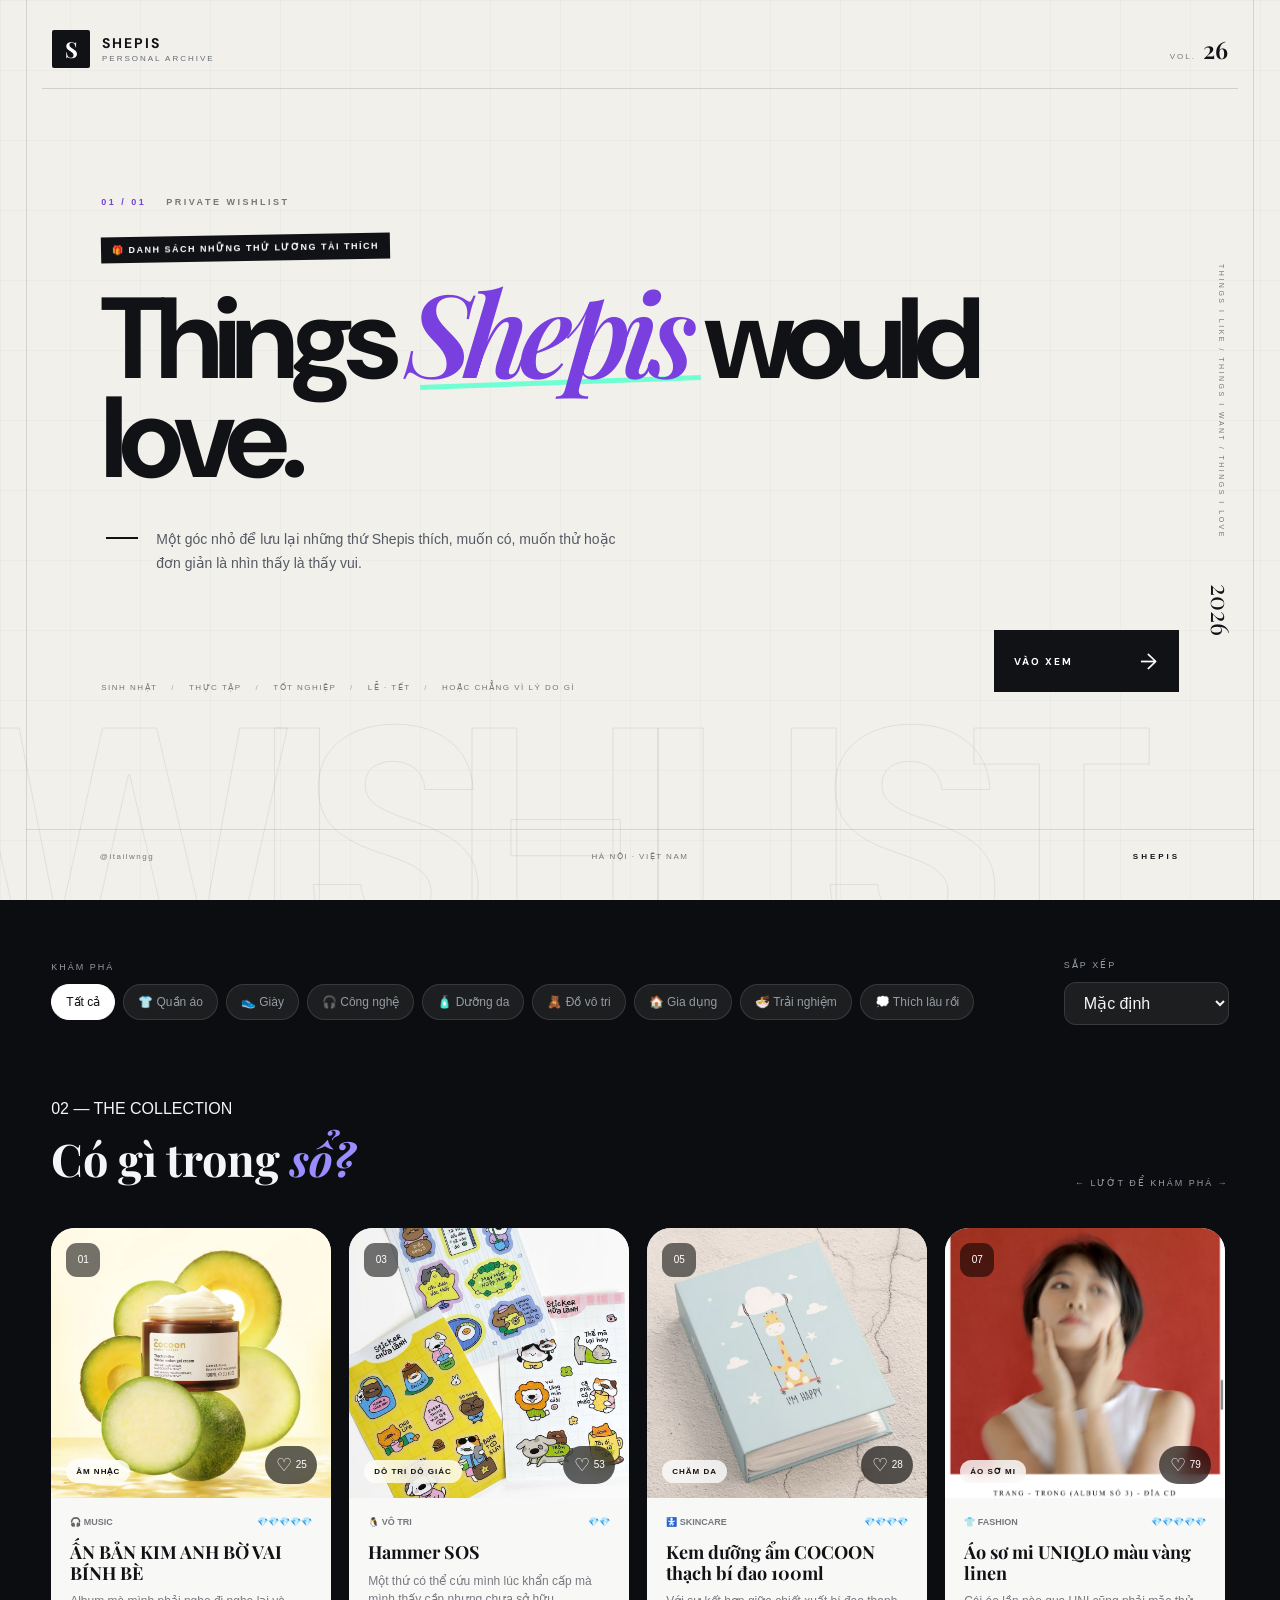
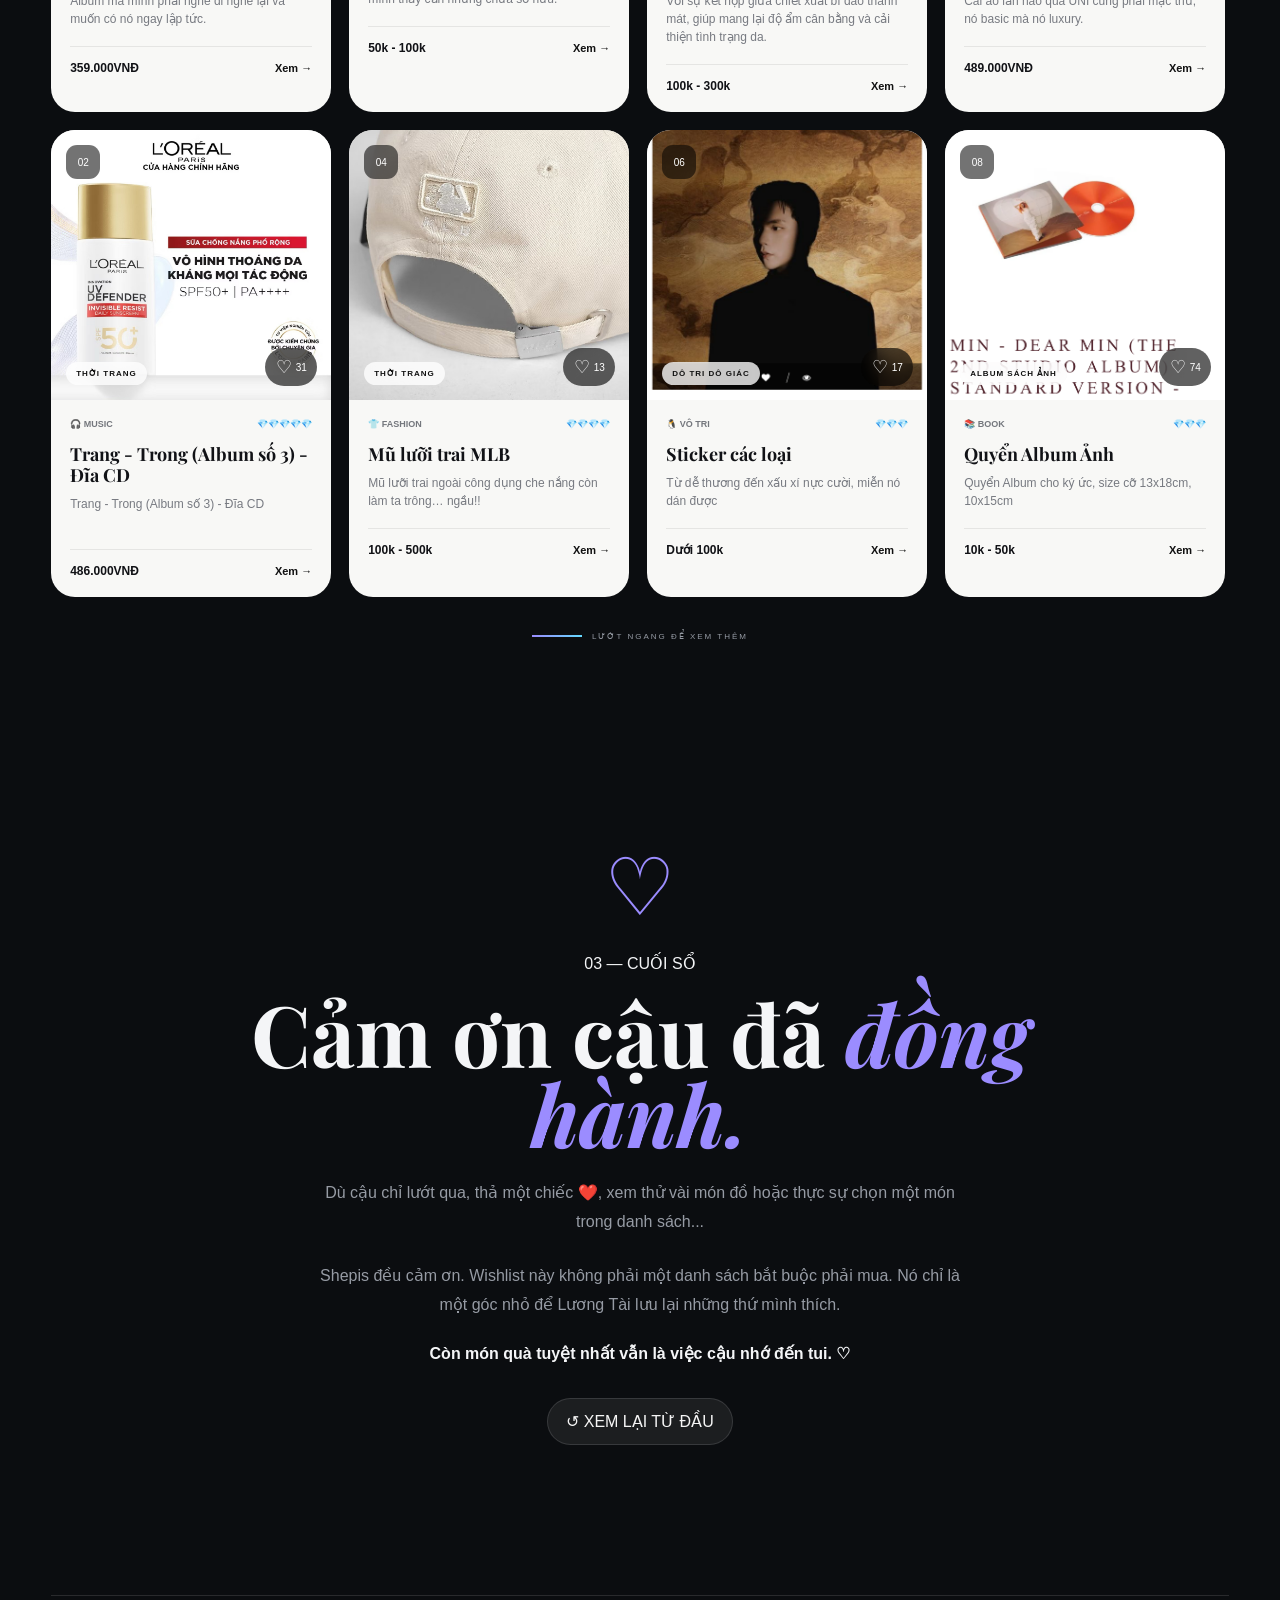
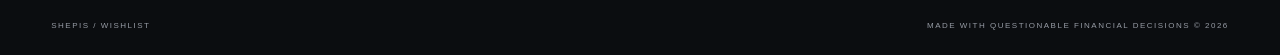
==== commit d070f36c: "Update index.html" ====
--- a/index.html
+++ b/index.html
@@ -5,41 +5,27 @@
 
     <meta charset="UTF-8">
 
-    <meta
-        name="viewport"
-        content="width=device-width, initial-scale=1.0"
-    >
-
-    <meta
-        name="description"
-        content="Wishlist cá nhân của Shepis - những món quà Lương Tài yêu thích."
-    >
+    <meta name="viewport" content="width=device-width, initial-scale=1.0">
+
+    <meta name="description" content="Wishlist cá nhân của Shepis - những món quà Lương Tài yêu thích.">
 
     <title>Wishlist của Shepis 🎁</title>
 
 
-    <!-- FONT -->
+    <!-- FONT: Nạp phông chữ có hỗ trợ tiếng Việt để nội dung hiển thị rõ ràng. -->
 
     <link rel="preconnect" href="https://fonts.googleapis.com">
 
-    <link
-        rel="preconnect"
-        href="https://fonts.gstatic.com"
-        crossorigin
-    >
+    <link rel="preconnect" href="https://fonts.gstatic.com" crossorigin>
 
     <link
         href="https://fonts.googleapis.com/css2?family=DM+Sans:wght@400;500;600;700&family=Playfair+Display:ital,wght@0,600;0,700;1,600;1,700&display=swap"
-        rel="stylesheet"
-    >
-
-
-    <!-- CSS -->
-
-    <link
-        rel="stylesheet"
-        href="style.css"
-    >
+        rel="stylesheet">
+
+
+    <!-- CSS: Nạp file định dạng giao diện và bố cục. -->
+
+    <link rel="stylesheet" href="style.css">
 
 </head>
 
@@ -47,1834 +33,810 @@
 <body>
 
 
-<!-- =====================================================
+    <!-- =====================================================
      NHẠC NỀN
 ===================================================== -->
 
-<audio
-    id="backgroundMusic"
-    loop
-    preload="auto"
->
-
-    <source
-        src="music/LA BÀN.mp3"
-        type="audio/mpeg"
-    >
-
-</audio>
+    <audio id="backgroundMusic" loop preload="auto">
+
+        <source src="music/LA BÀN.mp3" type="audio/mpeg">
+
+    </audio>
 
 
 
 <!-- =====================================================
-     CỬA SỔ 01 — TRANG BÌA
+     TRANG BÌA — EDITORIAL / PERSONAL WISHLIST
 ===================================================== -->
-
-<section
-    class="cover-screen"
-    id="coverScreen"
->
-
-
-    <div class="cover-grid"></div>
-
-
-    <div class="cover-decoration decoration-one">
-        01
-    </div>
-
-    <div class="cover-decoration decoration-two">
-        WISHLIST
-    </div>
-
-
-    <div class="notebook">
-
-
-        <div class="notebook-top">
-
-            <span>
-                SỔ TAY CÁ NHÂN
+<section class="cover-screen" id="coverScreen">
+
+    <!-- Chữ nền khổng lồ tạo cảm giác poster/editorial -->
+    <div class="cover-bg-word">WISHLIST</div>
+
+    <!-- Các đường trang trí -->
+    <div class="cover-grid-line line-left"></div>
+    <div class="cover-grid-line line-right"></div>
+    <div class="cover-grid-line line-bottom"></div>
+
+    <!-- Góc trên -->
+    <header class="cover-header">
+
+        <div class="cover-brand">
+            <span class="brand-box">S</span>
+
+            <div>
+                <strong>SHEPIS</strong>
+                <small>PERSONAL ARCHIVE</small>
+            </div>
+        </div>
+
+        <div class="cover-year">
+            <span>VOL.</span>
+            <strong>26</strong>
+        </div>
+
+    </header>
+
+
+    <!-- Nội dung chính -->
+    <div class="cover-content">
+
+        <div class="cover-meta">
+            <span>01 / 01</span>
+            <span>PRIVATE WISHLIST</span>
+        </div>
+
+
+        <div class="cover-title-wrap">
+
+            <span class="cover-eyebrow">
+                🎁 DANH SÁCH NHỮNG THỨ LƯƠNG TÀI THÍCH
             </span>
 
-            <span>
-                2026
-            </span>
-
-        </div>
-
-
-        <div class="notebook-main">
-
-
-            <span class="cover-eyebrow">
-
-                🎁 DANH SÁCH NHỮNG THỨ LƯƠNG TÀI THÍCH
-
-            </span>
-
-
             <h1>
-
                 Things
                 <em>Shepis</em>
                 would love.
-
             </h1>
 
-
-            <div class="cover-line"></div>
-
+        </div>
+
+
+        <div class="cover-description-wrap">
+
+            <div class="cover-accent"></div>
 
             <p class="cover-description">
-
                 Một góc nhỏ để lưu lại những thứ Shepis thích,
                 muốn có, muốn thử hoặc đơn giản là nhìn thấy
                 là thấy vui.
-
             </p>
 
-
-            <p class="cover-small">
-
-                Sinh nhật · Thực tập · Tốt nghiệp · Lễ · Tết
-                · Một ngày bình thường · Hoặc chẳng vì lý do gì.
-
+        </div>
+
+
+        <div class="cover-bottom-content">
+
+            <div class="cover-occasions">
+                <span>SINH NHẬT</span>
+                <span>THỰC TẬP</span>
+                <span>TỐT NGHIỆP</span>
+                <span>LỄ · TẾT</span>
+                <span>HOẶC CHẲNG VÌ LÝ DO GÌ</span>
+            </div>
+
+
+            <button class="start-button" id="startButton">
+
+                <span>VÀO XEM</span>
+
+                <strong>→</strong>
+
+            </button>
+
+        </div>
+
+    </div>
+
+
+    <!-- Thông tin dọc bên phải -->
+    <aside class="cover-side-info">
+
+        <span class="side-vertical">
+            THINGS I LIKE / THINGS I WANT / THINGS I LOVE
+        </span>
+
+        <span class="side-number">2026</span>
+
+    </aside>
+
+
+    <!-- Footer bìa -->
+    <footer class="cover-footer">
+
+        <span>@itailwngg</span>
+
+        <span>HÀ NỘI · VIỆT NAM</span>
+
+        <strong>SHEPIS</strong>
+
+    </footer>
+
+</section>
+
+    <!-- =====================================================
+     CỬA SỔ 02 — WEBSITE CHÍNH
+===================================================== -->
+    <main class="main-screen" id="mainScreen">
+
+        <!-- NHẠC: Thành phần âm thanh nền dùng chung cho nút bật/tắt nhạc. -->
+        <audio id="backgroundMusic" loop preload="auto">
+            <source src="music/wishlist.mp3" type="audio/mpeg">
+        </audio>
+
+        <!-- THANH ĐIỀU HƯỚNG: Chứa logo, mở hồ sơ, điều khiển nhạc và giao diện. -->
+        <nav class="top-nav">
+            <div class="nav-logo">
+                <span class="logo-mark">S</span>
+                <div>
+                    <strong>SHEPIS</strong>
+                    <small>WISHLIST</small>
+                </div>
+            </div>
+
+            <div class="nav-actions">
+                <button class="nav-button" id="profileButton">
+                    👤 <span class="desktop-only">Về Shepis</span>
+                </button>
+                <button class="nav-button" id="musicButton">
+                    ♫ <span class="desktop-only">Nhạc</span>
+                </button>
+            </div>
+        </nav>
+
+        <!-- GIỚI THIỆU: Phần tiêu đề chính và thống kê số món trong wishlist. -->
+        <section class="wishlist-hero">
+            <div class="hero-copy">
+                <span class="section-label">01 — WISHLIST</span>
+                <h2>
+                    Những thứ
+                    <em>Lương Tài thích.</em>
+                </h2>
+                <p>
+                    Không phải danh sách bắt buộc phải mua.
+                    Chỉ đơn giản là một nơi để lưu lại những
+                    thứ khiến Shepis vui khi nhìn thấy.
+                </p>
+            </div>
+
+            <div class="hero-stats">
+                <div class="hero-stat">
+                    <strong id="productCount">08</strong>
+                    <span>MÓN ĐỒ</span>
+                </div>
+                <div class="hero-stat">
+                    <strong>∞</strong>
+                    <span>KHẢ NĂNG</span>
+                </div>
+            </div>
+        </section>
+
+        <!-- HƯỚNG DẪN NHANH: Giải thích cách xem, lọc, sắp xếp và thả tim. -->
+        <section class="guide">
+            <div class="guide-icon">✦</div>
+            <div class="guide-content">
+                <strong>Cách sử dụng wishlist</strong>
+                <p>
+                    Bấm vào một món để xem chi tiết.
+                    Dùng bộ lọc để tìm đúng loại đồ.
+                    Có thể sắp xếp theo giá hoặc độ yêu thích.
+                    Và tất nhiên... thích món nào thì thả ❤️ món đó.
+                </p>
+            </div>
+            <button class="guide-close" id="guideClose">×</button>
+        </section>
+
+        <!-- GIỚI THIỆU HỒ SƠ: Nút mở hồ sơ, không hiển thị thông tin cá nhân trực tiếp. -->
+        <section class="profile-teaser-new">
+            <div class="teaser-text">
+                <h3>Muốn tặng đúng gu? Xem thông tin này.</h3>
+                <p>Không cần phải đoán. Shepis đã để lại một vài thông tin cơ bản để việc chọn quà dễ dàng hơn.</p>
+            </div>
+            <button id="profileButtonTwo" class="teaser-btn">
+                Xem thông tin về Shepis ↗
+            </button>
+        </section>
+
+        <!-- LỌC + SẮP XẾP: Lọc theo danh mục hoặc sắp xếp theo giá và độ yêu thích. -->
+        <section class="controls">
+            <div class="filter-wrapper">
+                <span class="control-title">KHÁM PHÁ</span>
+                <div class="filters" id="filters">
+                    <button class="filter active" data-filter="all">Tất cả</button>
+                    <button class="filter" data-filter="fashion">👕 Quần áo</button>
+                    <button class="filter" data-filter="shoes">👟 Giày</button>
+                    <button class="filter" data-filter="tech">🎧 Công nghệ</button>
+                    <button class="filter" data-filter="skincare">🧴 Dưỡng da</button>
+                    <button class="filter" data-filter="stuff">🧸 Đồ vô tri</button>
+                    <button class="filter" data-filter="home">🏠 Gia dụng</button>
+                    <button class="filter" data-filter="experience">🍜 Trải nghiệm</button>
+                    <button class="filter" data-filter="longtime">💭 Thích lâu rồi</button>
+                </div>
+            </div>
+
+            <div class="sort-wrapper">
+                <span class="control-title">SẮP XẾP</span>
+                <select id="sortSelect">
+                    <option value="default">Mặc định</option>
+                    <option value="price-low">Giá thấp → cao</option>
+                    <option value="price-high">Giá cao → thấp</option>
+                    <option value="rating">Độ yêu thích</option>
+                </select>
+            </div>
+        </section>
+
+        <!-- DANH SÁCH QUÀ: Các thẻ món quà có thể mở chi tiết và thả tim. -->
+        <section class="album-section">
+            <div class="album-head">
+                <div>
+                    <span class="section-label">02 — THE COLLECTION</span>
+                    <h3>
+                        Có gì trong
+                        <em>sổ?</em>
+                    </h3>
+                </div>
+                <span class="drag-note">← LƯỚT ĐỂ KHÁM PHÁ →</span>
+            </div>
+
+            <div class="album" id="album">
+            <!-- =====================================================
+                 CARD 01
+            ===================================================== -->
+            <article class="gift-card"
+                data-category="music"
+                data-name="ẤN BẢN KIM ANH BỜ VAI BÍNH BÈ"
+                data-price-min="300000"
+                data-price-max="400000"
+                data-price="359.000VNĐ"
+                data-rating="5"
+                data-priority="MUST HAVE"
+                data-description="Một nonfan của Bính bè rất lấy làm niềm vui khi được sở hữu album Anh Bờ Vai này, hehe thăng hoa âm nhạc số 1 lòng tôi."
+                data-link="https://shop.hangdiathoidai.com/products/vuong-binh-anh-bo-vai-an-ban-kim-dia-cd"
+                data-image="images/gift-01.JPG">
+
+                <div class="card-image">
+                    <img src="images/gift-01.JPG" alt="CD Anh Bờ Vai - Vương Bình" loading="lazy">
+                    <span class="card-number">01</span>
+                    <span class="card-category">ÂM NHẠC</span>
+
+                    <button class="like-button">
+                        <span class="heart">♡</span>
+                        <span class="like-count">0</span>
+                    </button>
+                </div>
+
+                <div class="card-body">
+                    <div class="card-meta">
+                        <span>🎧 MUSIC</span>
+                        <span class="rating">💎💎💎💎💎</span>
+                    </div>
+
+                    <h4>ẤN BẢN KIM ANH BỜ VAI BÍNH BÈ</h4>
+
+                    <p>Album mà mình phải nghe đi nghe lại và muốn có nó ngay lập tức.</p>
+
+                    <div class="card-footer">
+                        <strong>359.000VNĐ</strong>
+                        <button class="detail-button">Xem →</button>
+                    </div>
+                </div>
+            </article>
+
+
+            <!-- =====================================================
+                 CARD 02
+            ===================================================== -->
+            <article class="gift-card"
+                data-category="music"
+                data-name="Trang - Trong (Album số 3) - Đĩa CD"
+                data-price-min="400000"
+                data-price-max="600000"
+                data-price="486.000VNĐ"
+                data-rating="5"
+                data-priority="DREAM ITEM"
+                data-description=""
+                data-link="https://shop.hangdiathoidai.com/products/trang-trong-album-so-3-dia-cd"
+                data-image="images/gift-02.JPG">
+
+                <div class="card-image">
+                    <img src="images/gift-02.JPG" alt="CD Trong - Trang" loading="lazy">
+                    <span class="card-number">02</span>
+                    <span class="card-category">THỜI TRANG</span>
+
+                    <button class="like-button">
+                        <span class="heart">♡</span>
+                        <span class="like-count">0</span>
+                    </button>
+                </div>
+
+                <div class="card-body">
+                    <div class="card-meta">
+                        <span>🎧 MUSIC</span>
+                        <span class="rating">💎💎💎💎💎</span>
+                    </div>
+
+                    <h4>Trang - Trong (Album số 3) - Đĩa CD</h4>
+
+                    <p>Trang - Trong (Album số 3) - Đĩa CD</p>
+
+                    <div class="card-footer">
+                        <strong>486.000VNĐ</strong>
+                        <button class="detail-button">Xem →</button>
+                    </div>
+                </div>
+            </article>
+
+
+            <!-- =====================================================
+                 CARD 03
+            ===================================================== -->
+            <article class="gift-card"
+                data-category="stuff"
+                data-name="Hammer SOS"
+                data-price-min="50000"
+                data-price-max="100000"
+                data-price="50k - 100k"
+                data-rating="2"
+                data-priority="CASUAL"
+                data-description="Một cái móc khóa mà nó có đèn, có tua vít, phá cửa kính,... cái mà mình có thể mang theo bên mình bất cứ lúc nào!"
+                data-link="#"
+                data-image="images/gift-03.JPG">
+
+                <div class="card-image">
+                    <img src="images/gift-03.JPG" alt="Keyring SOS" loading="lazy">
+                    <span class="card-number">03</span>
+                    <span class="card-category">DÔ TRI DÔ GIÁC</span>
+
+                    <button class="like-button">
+                        <span class="heart">♡</span>
+                        <span class="like-count">0</span>
+                    </button>
+                </div>
+
+                <div class="card-body">
+                    <div class="card-meta">
+                        <span>🐧 VÔ TRI</span>
+                        <span class="rating">💎💎</span>
+                    </div>
+
+                    <h4>Hammer SOS</h4>
+
+                    <p>Một thứ có thể cứu mình lúc khẩn cấp mà mình thấy cần nhưng chưa sở hữu.</p>
+
+                    <div class="card-footer">
+                        <strong>50k - 100k</strong>
+                        <button class="detail-button">Xem →</button>
+                    </div>
+                </div>
+            </article>
+
+
+            <!-- =====================================================
+                 CARD 04
+            ===================================================== -->
+            <article class="gift-card"
+                data-category="fashion"
+                data-name="Mũ lưỡi trai MLB"
+                data-price-min="100000"
+                data-price-max="500000"
+                data-price="100k - 500k"
+                data-rating="4"
+                data-priority="NICE TO HAVE"
+                data-description="Mũ lưỡi trai ngoài công dụng che nắng còn làm ta trông… ngầu!!"
+                data-link="#"
+                data-image="images/gift-04.JPG">
+
+                <div class="card-image">
+                    <img src="images/gift-04.JPG" alt="Mũ giả ngầu" loading="lazy">
+                    <span class="card-number">04</span>
+                    <span class="card-category">THỜI TRANG</span>
+
+                    <button class="like-button">
+                        <span class="heart">♡</span>
+                        <span class="like-count">0</span>
+                    </button>
+                </div>
+
+                <div class="card-body">
+                    <div class="card-meta">
+                        <span>👕 FASHION</span>
+                        <span class="rating">💎💎💎💎</span>
+                    </div>
+
+                    <h4>Mũ lưỡi trai MLB</h4>
+
+                    <p>Mũ lưỡi trai ngoài công dụng che nắng còn làm ta trông… ngầu!!</p>
+
+                    <div class="card-footer">
+                        <strong>100k - 500k</strong>
+                        <button class="detail-button">Xem →</button>
+                    </div>
+                </div>
+            </article>
+
+
+            <!-- =====================================================
+                 CARD 05
+            ===================================================== -->
+            <article class="gift-card"
+                data-category="skincare"
+                data-name="Kem dưỡng ẩm COCOON thạch bí đao 100ml"
+                data-price-min="100000"
+                data-price-max="400000"
+                data-price="100k - 300k"
+                data-rating="4"
+                data-priority="LONG TERM"
+                data-description="Với sự kết hợp giữa chiết xuất bí đao thanh mát, 5α-AVOCUTA® được chưng cất phân tử từ dầu quả bơ và TECA™ trích ly từ rau má, thạch dưỡng bí đao với kết cấu mỏng nhẹ tan nhanh vào da giúp mang lại độ ẩm cân bằng, giảm lượng dầu thừa và cải thiện tình trạng mụn."
+                data-link="https://cocoonvietnam.com/san-pham/thach-bi-dao-100ml"
+                data-image="images/gift-05.JPG">
+
+                <div class="card-image">
+                    <img src="images/gift-05.JPG" alt="Món quà mà có càng nhiều cáng thích" loading="lazy">
+                    <span class="card-number">05</span>
+                    <span class="card-category">CHĂM DA</span>
+
+                    <button class="like-button">
+                        <span class="heart">♡</span>
+                        <span class="like-count">0</span>
+                    </button>
+                </div>
+
+                <div class="card-body">
+                    <div class="card-meta">
+                        <span>🚼 SKINCARE</span>
+                        <span class="rating">💎💎💎💎</span>
+                    </div>
+
+                    <h4>Kem dưỡng ẩm COCOON thạch bí đao 100ml</h4>
+
+                    <p>Với sự kết hợp giữa chiết xuất bí đao thanh mát, giúp mang lại độ ẩm cân bằng và cải thiện tình trạng da.</p>
+
+                    <div class="card-footer">
+                        <strong>100k - 300k</strong>
+                        <button class="detail-button">Xem →</button>
+                    </div>
+                </div>
+            </article>
+
+
+            <!-- =====================================================
+                 CARD 06
+            ===================================================== -->
+            <article class="gift-card"
+                data-category="stuff"
+                data-name="Sticker các loại"
+                data-price-min="0"
+                data-price-max="100000"
+                data-price="Dưới 100k"
+                data-rating="3"
+                data-priority="CASUAL"
+                data-description="Vì tôi là người chơi hệ dán, treo, móc mọi thứ có thể."
+                data-link="#"
+                data-image="images/gift-06.JPG">
+
+                <div class="card-image">
+                    <img src="images/gift-06.JPG" alt="Mấy cái đồ dễ thương" loading="lazy">
+                    <span class="card-number">06</span>
+                    <span class="card-category">DÔ TRI DÔ GIÁC</span>
+
+                    <button class="like-button">
+                        <span class="heart">♡</span>
+                        <span class="like-count">0</span>
+                    </button>
+                </div>
+
+                <div class="card-body">
+                    <div class="card-meta">
+                        <span>🐧 VÔ TRI</span>
+                        <span class="rating">💎💎💎</span>
+                    </div>
+
+                    <h4>Sticker các loại</h4>
+
+                    <p>Từ dễ thương đến xấu xí nực cười, miễn nó dán được</p>
+
+                    <div class="card-footer">
+                        <strong>Dưới 100k</strong>
+                        <button class="detail-button">Xem →</button>
+                    </div>
+                </div>
+            </article>
+
+
+            <!-- =====================================================
+                 CARD 07
+            ===================================================== -->
+            <article class="gift-card"
+                data-category="fashion"
+                data-name="Áo sơ mi UNIQLO màu vàng linen"
+                data-price-min="100000"
+                data-price-max="500000"
+                data-price="489.000VNĐ"
+                data-rating="5"
+                data-priority="DREAM ITEM"
+                data-description="Cái áo sơ mi mà lần nào vào Uniqlo cũng phải thử mặc, dù có 100c vẫn thích, đặc biệt là màu vànggg!!"
+                data-link="https://www.uniqlo.com/vn/vi/products/E455957-000/01?colorDisplayCode=38&sizeDisplayCode=004"
+                data-image="images/gift-07.JPG">
+
+                <div class="card-image">
+                    <img src="images/gift-07.JPG" alt="Áo sơ mi vàng" loading="lazy">
+                    <span class="card-number">07</span>
+                    <span class="card-category">ÁO SƠ MI</span>
+
+                    <button class="like-button">
+                        <span class="heart">♡</span>
+                        <span class="like-count">0</span>
+                    </button>
+                </div>
+
+                <div class="card-body">
+                    <div class="card-meta">
+                        <span>👕 FASHION</span>
+                        <span class="rating">💎💎💎💎💎</span>
+                    </div>
+
+                    <h4>Áo sơ mi UNIQLO màu vàng linen</h4>
+
+                    <p>Cái áo lần nào qua UNI cũng phải mặc thử, nó basic mà nó luxury.</p>
+
+                    <div class="card-footer">
+                        <strong>489.000VNĐ</strong>
+                        <button class="detail-button">Xem →</button>
+                    </div>
+                </div>
+            </article>
+
+
+            <!-- =====================================================
+                 CARD 08
+            ===================================================== -->
+            <article class="gift-card"
+                data-category="book"
+                data-name="Quyển Album Ảnh"
+                data-price-min="10000"
+                data-price-max="50000"
+                data-price="10k - 50k"
+                data-rating="3"
+                data-priority="LONG TERM"
+                data-description="Một quyển Album để ảnh là nơi mà mình lưu giữ thật nhiều những khoảnh khắc trong đời được 'vật lý hóa'. Do mình có thói quen lưu trữ ảnh đã in ra (size cỡ 13x18cm, 10x15cm)."
+                data-link="#"
+                data-image="images/gift-08.JPG">
+
+                <div class="card-image">
+                    <img src="images/gift-08.JPG" alt="Quyển Album ảnh 10*15" loading="lazy">
+                    <span class="card-number">08</span>
+                    <span class="card-category">ALBUM SÁCH ẢNH</span>
+
+                    <button class="like-button">
+                        <span class="heart">♡</span>
+                        <span class="like-count">0</span>
+                    </button>
+                </div>
+
+                <div class="card-body">
+                    <div class="card-meta">
+                        <span>📚 BOOK</span>
+                        <span class="rating">💎💎💎</span>
+                    </div>
+
+                    <h4>Quyển Album Ảnh</h4>
+
+                    <p>Quyển Album cho ký ức, size cỡ 13x18cm, 10x15cm</p>
+
+                    <div class="card-footer">
+                        <strong>10k - 50k</strong>
+                        <button class="detail-button">Xem →</button>
+                    </div>
+                </div>
+            </article>
+
+
+            <!-- =====================================================
+                 CARD 21
+            ===================================================== -->
+            <article class="gift-card"
+                data-category="longtime"
+                data-name="Một món quà bất ngờ"
+                data-price-min="0"
+                data-price-max="999999999"
+                data-price="Không giới hạn"
+                data-rating="5"
+                data-priority="DREAM ITEM"
+                data-description="Nếu món quà không nằm trong wishlist thì càng thú vị. Cậu muốn tặng gì cũng được. Quan trọng là tấm lòng."
+                data-link="#"
+                data-image="images/gift-21.JPG">
+
+                <div class="card-image">
+                    <img src="images/gift-21.JPG" alt="Món quà bất ngờ" loading="lazy">
+                    <span class="card-number">21</span>
+                    <span class="card-category">BẤT NGỜ</span>
+
+                    <button class="like-button">
+                        <span class="heart">♡</span>
+                        <span class="like-count">0</span>
+                    </button>
+                </div>
+
+                <div class="card-body">
+                    <div class="card-meta">
+                        <span>🎁 SURPRISE</span>
+                        <span class="rating">💎💎💎💎💎</span>
+                    </div>
+
+                    <h4>Một món quà bất ngờ</h4>
+
+                    <p>Không có trong danh sách mới càng thú vị.</p>
+
+                    <div class="card-footer">
+                        <strong>∞</strong>
+                        <button class="detail-button">Xem →</button>
+                    </div>
+                </div>
+            </article>
+
+
+            </div>
+
+            <div class="album-scroll-hint">
+                <span></span>
+                <p>LƯỚT NGANG ĐỂ XEM THÊM</p>
+            </div>
+        </section>
+
+        <!-- PHẦN KẾT: Lời nhắn cuối trang và nút xem lại từ đầu. -->
+        <section class="final-note">
+            <div class="final-symbol">♡</div>
+            <span class="section-label">03 — CUỐI SỔ</span>
+            <h2>
+                Cảm ơn cậu đã
+                <em>đồng hành.</em>
+            </h2>
+            <p>Dù cậu chỉ lướt qua, thả một chiếc ❤️, xem thử vài món đồ hoặc thực sự chọn một món trong danh sách...
             </p>
-
-
-            <button
-                class="start-button"
-                id="startButton"
-            >
-
-                <span>
-                    VÀO XEM
-                </span>
-
-                <strong>
-                    →
-                </strong>
-
-            </button>
-
-
+            <p>Shepis đều cảm ơn. Wishlist này không phải một danh sách bắt buộc phải mua. Nó chỉ là một góc nhỏ để
+                Lương Tài lưu lại những thứ mình thích.</p>
+            <strong>Còn món quà tuyệt nhất vẫn là việc cậu nhớ đến tui. ♡</strong>
+            <button class="restart-button" id="restartButton">↺ XEM LẠI TỪ ĐẦU</button>
+        </section>
+
+        <!-- CHÂN TRANG: Thông tin nhận diện và bản quyền của wishlist. -->
+        <footer>
+            <span>SHEPIS / WISHLIST</span>
+            <span>MADE WITH QUESTIONABLE FINANCIAL DECISIONS © 2026</span>
+        </footer>
+    </main>
+
+        <script>
+        function openWishlist() {
+            document.body.classList.add("wishlist-open");
+        }
+    </script>
+    
+    <!-- CỬA SỔ HỒ SƠ: Hiển thị thông tin Shepis khi người dùng bấm nút hồ sơ. -->
+    <div class="modal" id="profileModal">
+        <div class="modal-backdrop"></div>
+        <div class="profile-modal">
+            <button class="modal-close" data-close="profileModal">×</button>
+            <div class="profile-header">
+                <div class="profile-avatar">
+                    <img src="images/avatar.jpg" alt="Ảnh đại diện của Shepis">
+                </div>
+                <div>
+                    <span class="section-label">HỒ SƠ CÁ NHÂN</span>
+                    <h2>Shepis</h2>
+                    <p>Hay còn được biết đến với cái tên Lương Tài.</p>
+                </div>
+            </div>
+            <div class="profile-grid">
+                <div class="profile-item">
+                    <span>📏 CHIỀU CAO</span>
+                    <strong>1m73</strong>
+                </div>
+                <div class="profile-item">
+                    <span>⚖️ CÂN NẶNG</span>
+                    <strong>65 KG</strong>
+                </div>
+                <div class="profile-item">
+                    <span>👕 SIZE QUẦN ÁO</span>
+                    <strong>M / L</strong>
+                </div>
+                <div class="profile-item">
+                    <span>👟 SIZE GIÀY</span>
+                    <strong>42</strong>
+                </div>
+                <div class="profile-item">
+                    <span>🧴 LOẠI DA</span>
+                    <strong>DA DẦU</strong>
+                </div>
+                <div class="profile-item">
+                    <span>🌱 MỆNH</span>
+                    <strong>MỘC</strong>
+                </div>
+            </div>
+            <div class="profile-interests">
+                <span class="section-label">SHEPIS THÍCH</span>
+                <div class="interest-tags">
+                    <span>🎧 Nghe nhạc</span>
+                    <span>👕 Thời trang</span>
+                    <span>💻 Công nghệ</span>
+                    <span>📸 Hình ảnh</span>
+                    <span>✈️ Đi đây đi đó</span>
+                    <span>☕ Những thứ đẹp đẹp</span>
+                    <span>🎮 Đồ chơi công nghệ</span>
+                    <span>🧸 Đồ vô tri</span>
+                </div>
+            </div>
+            <div class="profile-note">
+                <span>GHI CHÚ</span>
+                <p>Nếu không biết tặng gì thì cứ nhìn wishlist. Nếu vẫn không biết thì... hỏi Shepis. Tui không khó tính
+                    đâu. :)</p>
+            </div>
         </div>
-
-
-        <div class="notebook-bottom">
-
-            <span>
-                @itailwngg
-            </span>
-
-            <span>
-                SHEPIS
-            </span>
-
+    </div>
+
+    <!-- CỬA SỔ CHI TIẾT: Hiển thị ảnh, mô tả, giá, mức yêu thích và liên kết sản phẩm. -->
+    <div class="modal" id="giftModal">
+        <div class="modal-backdrop"></div>
+        <div class="gift-modal">
+            <button class="modal-close" data-close="giftModal">×</button>
+            <div class="gift-modal-image">
+                <img id="modalImage" src="" alt="">
+            </div>
+            <div class="gift-modal-content">
+                <span class="modal-category" id="modalCategory">CÔNG NGHỆ</span>
+                <h2 id="modalName">Tên sản phẩm</h2>
+                <div class="modal-rating" id="modalRating">🔥🔥🔥🔥🔥</div>
+                <p id="modalDescription">Mô tả sản phẩm.</p>
+                <div class="modal-info-grid">
+                    <div>
+                        <span>KHOẢNG GIÁ</span>
+                        <strong id="modalPrice">0 ₫</strong>
+                    </div>
+                    <div>
+                        <span>ĐỘ YÊU THÍCH</span>
+                        <strong id="modalPriority">CỰC KỲ MUỐN</strong>
+                    </div>
+                </div>
+                <div class="modal-actions">
+                    <button class="modal-like" id="modalLike">
+                        ♡ <span>Thích món này</span>
+                    </button>
+                    <a id="modalLink" href="#" target="_blank" rel="noopener noreferrer" class="product-link">
+                        🛒 Xem sản phẩm
+                    </a>
+                </div>
+                <div class="gift-message">
+                    <span>🎁 GỢI Ý NHỎ</span>
+                    <p>Không nhất thiết phải mua đúng sản phẩm này. Nếu cậu tìm được món tương tự nhưng hợp hơn thì
+                        Shepis vẫn vui.</p>
+                </div>
+            </div>
         </div>
-
-
     </div>
 
-
-</section>
-
-
-
-<!-- =====================================================
-     CỬA SỔ 02 — WISHLIST
-===================================================== -->
-
-<section
-    class="wishlist-screen"
-    id="wishlistScreen"
->
-
-
-    <!-- THANH ĐIỀU KHIỂN -->
-
-    <nav class="topbar">
-
-
-        <div class="brand">
-
-            <span class="brand-symbol">
-                S.
-            </span>
-
-            <span>
-                WISHLIST CỦA SHEPIS
-            </span>
-
+    <!-- THÔNG BÁO NHẠC: Hiển thị trạng thái bật/tắt nhạc trong thời gian ngắn. -->
+    <div class="music-toast" id="musicToast">
+        <span>♫</span>
+        <div>
+            <strong>Nhạc đang phát</strong>
+            <small>Wishlist của Shepis</small>
         </div>
-
-
-        <div class="topbar-actions">
-
-
-            <button
-                class="top-button"
-                id="musicButton"
-            >
-
-                <span id="musicIcon">
-                    ♪
-                </span>
-
-                <span id="musicText">
-                    Bật nhạc
-                </span>
-
-            </button>
-
-
-            <button
-                class="top-button"
-                id="infoButton"
-            >
-
-                ✦
-                Thông tin về Shepis
-
-            </button>
-
-
-        </div>
-
-    </nav>
-
-
-
-    <!-- HERO -->
-
-    <header class="wishlist-hero">
-
-
-        <div class="hero-left">
-
-
-            <span class="section-label">
-                01 — WISHLIST
-            </span>
-
-
-            <h2>
-
-                Nếu không biết
-                <em>tặng gì...</em>
-
-            </h2>
-
-
-        </div>
-
-
-        <div class="hero-right">
-
-            <p>
-
-                Tớ đã làm sẵn danh sách.
-                Thực tập, tốt nghiệp, sinh nhật, lễ, Tết, một ngày đẹp trời, hoặc chẳng vì lý do gì cả.
-                Cậu chỉ cần chọn một món,
-                hoặc tự chọn một thứ khác
-                nếu cậu thấy nó hợp với Lương Tài hơn.
-
-            </p>
-
-
-            <div class="hero-note">
-
-                <span>GỢI Ý</span>
-
-                <strong>
-                    Không cần đợi đến ngày ấy.
-                </strong>
-
-            </div>
-
-        </div>
-
-
-    </header>
-
-
-
-    <!-- HƯỚNG DẪN -->
-
-    <div class="guide-box">
-
-
-        <div class="guide-icon">
-            ?
-        </div>
-
-
-        <div>
-
-            <strong>
-                Cách xem wishlist
-            </strong>
-
-            <p>
-
-                Bấm vào từng món để xem chi tiết.
-                Trên máy tính có thể kéo ngang danh sách.
-                Trên điện thoại chỉ cần cuộn xuống.
-                Muốn xem thông tin cá nhân của Shepis,
-                hãy bấm nút <b>“Thông tin về Shepis”</b> ở phía trên.
-
-            </p>
-
-        </div>
-
-
-        <button
-            class="guide-close"
-            id="guideClose"
-        >
-            ×
-        </button>
-
     </div>
 
-
-
-    <!-- BỘ LỌC -->
-
-    <div class="filter-wrapper">
-
-
-        <div class="filter-title">
-
-            <span>
-                LỌC DANH SÁCH
-            </span>
-
-            <small id="itemCount">
-                12 món
-            </small>
-
-        </div>
-
-
-        <div class="filters">
-
-
-            <button
-                class="filter active"
-                data-filter="all"
-            >
-                Tất cả
-            </button>
-
-
-            <button
-                class="filter"
-                data-filter="fashion"
-            >
-                👕 Cái quần cái áo
-            </button>
-
-            <button
-                class="filter"
-                data-filter="love"
-            >
-                💗 CỰC THÍCH
-            </button>
-
-            <button
-                class="filter"
-                data-filter="home"
-            >
-                🏠 Gia dụng
-            </button>
-            
-            
-            <button
-                class="filter"
-                data-filter="tech"
-            >
-                💻 Đồ chơi công nghệ
-            </button>
-
-
-            <button
-                class="filter"
-                data-filter="beauty"
-            >
-                🧴 Skin
-            </button>
-
-
-            <button
-                class="filter"
-                data-filter="meaningless"
-            >
-                🪨 Đồ vô tri
-            </button>
-
-
-            <button
-                class="filter"
-                data-filter="longtime"
-            >
-                ♡ Thích lâu rồi chưa mua
-            </button>
-
-
-            <button
-                class="filter"
-                data-filter="experience"
-            >
-                🍜 Trải nghiệm
-            </button>
-
-
-        </div>
-
-    </div>
-
-
-
-    <!-- ALBUM -->
-
-    <main class="album-container">
-
-
-        <div class="album-header">
-
-
-            <span>
-                DANH SÁCH QUÀ
-            </span>
-
-
-            <div class="album-direction">
-
-                <button
-                    id="previousButton"
-                    aria-label="Món trước"
-                >
-                    ←
-                </button>
-
-                <button
-                    id="nextButton"
-                    aria-label="Món tiếp theo"
-                >
-                    →
-                </button>
-
-            </div>
-
-        </div>
-
-
-
-        <div
-            class="album"
-            id="album"
-        >
-
-
-            <!-- =================================================
-                 CARD 01
-            ================================================== -->
-
-            <article
-                class="gift-card"
-                data-category="love"
-                data-name="Anh Bờ Vai ẤN BẢN KIM - Sếp Bình"
-                data-price="359.000 VNĐ"
-                data-priority="Rất thích"
-                data-icon="🔥"
-                data-description="Sở thích của người nghèo nhưng yêu âm nhạc 👩‍🎤📀🎧. Đĩa CD của anh Vương Bình đặc biệt là album này đã làm mình xao xuyến hơn 1 năm mà chưa có xiền để sắm :("
-                data-link="https://shop.hangdiathoidai.com/products/vuong-binh-anh-bo-vai-an-ban-kim-dia-cd"
-                data-image="album1.jpg"
-            >
-
-                <div class="card-image">
-
-                    <img
-                        src="album1.jpg"
-                        alt="ANH BỜ VAI"
-                        loading="lazy"
-                    >
-
-                    <span class="card-number">
-                        01
-                    </span>
-
-                    <span class="card-open">
-                        Mở chi tiết →
-                    </span>
-
-                </div>
-
-
-                <div class="card-content">
-
-
-                    <div class="card-meta">
-
-                        <span>
-                            ĐỒ CHƠI CÔNG NGHỆ
-                        </span>
-
-                        <span class="favorite">
-                            🔥 Rất thích
-                        </span>
-
-                    </div>
-
-
-                    <h3>
-                        Album ANH BỜ VAI
-                    </h3>
-
-
-                    <p>
-                        Album vật lý Anh bờ vai - Bính bè.
-                        Một món quà cho người ngẹn music.
-                    </p>
-
-
-                    <div class="card-price">
-
-                        <strong>
-                            <400k
-                        </strong>
-
-                        <span>
-                            VNĐ
-                        </span>
-
-                    </div>
-
-                </div>
-
-            </article>
-
-
-
-            <!-- CARD 02 -->
-
-            <article
-                class="gift-card"
-                data-category="fashion"
-                data-name="Một chiếc áo đẹp"
-                data-price="500.000 – 2.000.000 VNĐ"
-                data-priority="Rất thích"
-                data-icon="🔥"
-                data-description="Áo phông, sơ mi, hoodie hoặc jacket. Không nhất thiết phải đắt. Quan trọng là đẹp, vừa người và hợp gu."
-                data-link="https://www.zara.com/"
-                data-image="images/gift-02.jpg"
-            >
-
-                <div class="card-image">
-
-                    <img
-                        src="images/gift-02.jpg"
-                        alt="Một chiếc áo đẹp"
-                        loading="lazy"
-                    >
-
-                    <span class="card-number">
-                        02
-                    </span>
-
-                    <span class="card-open">
-                        Mở chi tiết →
-                    </span>
-
-                </div>
-
-
-                <div class="card-content">
-
-                    <div class="card-meta">
-
-                        <span>
-                            CÁI QUẦN CÁI ÁO
-                        </span>
-
-                        <span class="favorite">
-                            🔥 Rất thích
-                        </span>
-
-                    </div>
-
-
-                    <h3>
-                        Một chiếc áo đẹp
-                    </h3>
-
-
-                    <p>
-                        Không cần quá đắt.
-                        Đẹp, vừa người là được.
-                    </p>
-
-
-                    <div class="card-price">
-
-                        <strong>
-                            500K – 2M
-                        </strong>
-
-                        <span>
-                            VNĐ
-                        </span>
-
-                    </div>
-
-                </div>
-
-            </article>
-
-
-
-            <!-- CARD 03 -->
-
-            <article
-                class="gift-card"
-                data-category="fashion"
-                data-name="Một đôi sneaker"
-                data-price="1.500.000 – 4.000.000 VNĐ"
-                data-priority="Thích"
-                data-icon="😎"
-                data-description="Một đôi sneaker sạch sẽ, dễ phối đồ và đi được hàng ngày. Càng dễ phối càng tốt."
-                data-link="https://www.nike.com/"
-                data-image="images/gift-03.JPG"
-            >
-
-                <div class="card-image">
-
-                    <img
-                        src="images/gift-03.JPG"
-                        alt="Một đôi sneaker"
-                        loading="lazy"
-                    >
-
-                    <span class="card-number">
-                        03
-                    </span>
-
-                    <span class="card-open">
-                        Mở chi tiết →
-                    </span>
-
-                </div>
-
-
-                <div class="card-content">
-
-                    <div class="card-meta">
-
-                        <span>
-                            CÁI QUẦN CÁI ÁO
-                        </span>
-
-                        <span class="favorite">
-                            😎 Thích
-                        </span>
-
-                    </div>
-
-
-                    <h3>
-                        Một đôi sneaker
-                    </h3>
-
-
-                    <p>
-                        Một đôi đi hàng ngày,
-                        càng dễ phối càng tốt.
-                    </p>
-
-
-                    <div class="card-price">
-
-                        <strong>
-                            1.5M – 4M
-                        </strong>
-
-                        <span>
-                            VNĐ
-                        </span>
-
-                    </div>
-
-                </div>
-
-            </article>
-
-
-
-            <!-- CARD 04 -->
-
-            <article
-                class="gift-card"
-                data-category="beauty"
-                data-name="Một chai nước hoa"
-                data-price="2.000.000 – 5.000.000 VNĐ"
-                data-priority="Rất thích"
-                data-icon="🔥"
-                data-description="Một mùi hương nam tính, sạch sẽ và sang một chút. Một chai nước hoa ngon luôn là một món quà tốt."
-                data-link="https://www.dior.com/"
-                data-image="images/gift-04.IPG"
-            >
-
-                <div class="card-image">
-
-                    <img
-                        src="images/gift-04.JPG"
-                        alt="Một chai nước hoa"
-                        loading="lazy"
-                    >
-
-                    <span class="card-number">
-                        04
-                    </span>
-
-                    <span class="card-open">
-                        Mở chi tiết →
-                    </span>
-
-                </div>
-
-
-                <div class="card-content">
-
-                    <div class="card-meta">
-
-                        <span>
-                            DƯỠNG DA & CHĂM SÓC
-                        </span>
-
-                        <span class="favorite">
-                            🔥 Rất thích
-                        </span>
-
-                    </div>
-
-
-                    <h3>
-                        Một chai nước hoa
-                    </h3>
-
-
-                    <p>
-                        Thơm là được.
-                        Thơm lâu càng tốt.
-                    </p>
-
-
-                    <div class="card-price">
-
-                        <strong>
-                            2M – 5M
-                        </strong>
-
-                        <span>
-                            VNĐ
-                        </span>
-
-                    </div>
-
-                </div>
-
-            </article>
-
-
-
-            <!-- CARD 05 -->
-
-            <article
-                class="gift-card"
-                data-category="tech"
-                data-name="Bàn phím cơ"
-                data-price="1.000.000 – 4.000.000 VNĐ"
-                data-priority="Thích"
-                data-icon="🤩"
-                data-description="Một chiếc mechanical keyboard đẹp cho góc máy tính. Ưu tiên layout gọn và cảm giác gõ sướng."
-                data-link="https://www.keychron.com/"
-                data-image="images/gift-05.jpg"
-            >
-
-                <div class="card-image">
-
-                    <img
-                        src="images/gift-05.jpg"
-                        alt="Bàn phím cơ"
-                        loading="lazy"
-                    >
-
-                    <span class="card-number">
-                        05
-                    </span>
-
-                    <span class="card-open">
-                        Mở chi tiết →
-                    </span>
-
-                </div>
-
-
-                <div class="card-content">
-
-                    <div class="card-meta">
-
-                        <span>
-                            ĐỒ CHƠI CÔNG NGHỆ
-                        </span>
-
-                        <span class="favorite">
-                            🤩 Thích
-                        </span>
-
-                    </div>
-
-
-                    <h3>
-                        Bàn phím cơ
-                    </h3>
-
-
-                    <p>
-                        Một món đồ cho góc setup.
-                        Gõ sướng là điểm cộng.
-                    </p>
-
-
-                    <div class="card-price">
-
-                        <strong>
-                            1M – 4M
-                        </strong>
-
-                        <span>
-                            VNĐ
-                        </span>
-
-                    </div>
-
-                </div>
-
-            </article>
-
-
-
-            <!-- CARD 06 -->
-
-            <article
-                class="gift-card"
-                data-category="beauty"
-                data-name="Skincare / Grooming"
-                data-price="300.000 – 2.000.000 VNĐ"
-                data-priority="Khá thích"
-                data-icon="✨"
-                data-description="Các sản phẩm skincare, grooming hoặc chăm sóc cá nhân. Miễn là giúp Lương Tài đẹp trai hơn."
-                data-link="https://www.sephora.com/"
-                data-image="images/gift-06.jpg"
-            >
-
-                <div class="card-image">
-
-                    <img
-                        src="images/gift-06.jpg"
-                        alt="Skincare"
-                        loading="lazy"
-                    >
-
-                    <span class="card-number">
-                        06
-                    </span>
-
-                    <span class="card-open">
-                        Mở chi tiết →
-                    </span>
-
-                </div>
-
-
-                <div class="card-content">
-
-                    <div class="card-meta">
-
-                        <span>
-                            DƯỠNG DA
-                        </span>
-
-                        <span class="favorite">
-                            ✨ Khá thích
-                        </span>
-
-                    </div>
-
-
-                    <h3>
-                        Skincare / Grooming
-                    </h3>
-
-
-                    <p>
-                        Những thứ giúp tớ
-                        đẹp trai hơn.
-                    </p>
-
-
-                    <div class="card-price">
-
-                        <strong>
-                            300K – 2M
-                        </strong>
-
-                        <span>
-                            VNĐ
-                        </span>
-
-                    </div>
-
-                </div>
-
-            </article>
-
-
-
-            <!-- CARD 07 -->
-
-            <article
-                class="gift-card"
-                data-category="experience"
-                data-name="Một bữa ăn thật ngon"
-                data-price="200.000 – 2.000.000 VNĐ"
-                data-priority="Rất thích"
-                data-icon="🤤"
-                data-description="Không nhất thiết phải là đồ vật. Một bữa ăn ngon, một buổi đi chơi hoặc một trải nghiệm đáng nhớ cũng là một món quà."
-                data-link="#"
-                data-image="images/gift-07.jpg"
-            >
-
-                <div class="card-image">
-
-                    <img
-                        src="images/gift-07.jpg"
-                        alt="Một bữa ăn thật ngon"
-                        loading="lazy"
-                    >
-
-                    <span class="card-number">
-                        07
-                    </span>
-
-                    <span class="card-open">
-                        Mở chi tiết →
-                    </span>
-
-                </div>
-
-
-                <div class="card-content">
-
-                    <div class="card-meta">
-
-                        <span>
-                            TRẢI NGHIỆM
-                        </span>
-
-                        <span class="favorite">
-                            🤤 Rất thích
-                        </span>
-
-                    </div>
-
-
-                    <h3>
-                        Một bữa ăn thật ngon
-                    </h3>
-
-
-                    <p>
-                        Đồ ăn ngon đôi khi
-                        còn tuyệt hơn quà.
-                    </p>
-
-
-                    <div class="card-price">
-
-                        <strong>
-                            200K – 2M
-                        </strong>
-
-                        <span>
-                            VNĐ
-                        </span>
-
-                    </div>
-
-                </div>
-
-            </article>
-
-
-
-            <!-- CARD 08 -->
-
-            <article
-                class="gift-card"
-                data-category="meaningless"
-                data-name="Một món đồ vô tri"
-                data-price="100.000 – 1.000.000 VNĐ"
-                data-priority="Khá thích"
-                data-icon="🗿"
-                data-description="Những món đồ chẳng thực sự cần thiết nhưng nhìn thấy lại thấy vui. Móc khóa, tượng nhỏ, đồ trang trí, đồ linh tinh..."
-                data-link="#"
-                data-image="images/gift-08.jpg"
-            >
-
-                <div class="card-image">
-
-                    <img
-                        src="images/gift-08.jpg"
-                        alt="Một món đồ vô tri"
-                        loading="lazy"
-                    >
-
-                    <span class="card-number">
-                        08
-                    </span>
-
-                    <span class="card-open">
-                        Mở chi tiết →
-                    </span>
-
-                </div>
-
-
-                <div class="card-content">
-
-                    <div class="card-meta">
-
-                        <span>
-                            ĐỒ VÔ TRI
-                        </span>
-
-                        <span class="favorite">
-                            🗿 Khá thích
-                        </span>
-
-                    </div>
-
-
-                    <h3>
-                        Một món đồ vô tri
-                    </h3>
-
-
-                    <p>
-                        Không cần hữu ích.
-                        Vui là được.
-                    </p>
-
-
-                    <div class="card-price">
-
-                        <strong>
-                            100K – 1M
-                        </strong>
-
-                        <span>
-                            VNĐ
-                        </span>
-
-                    </div>
-
-                </div>
-
-            </article>
-
-
-
-            <!-- CARD 09 -->
-
-            <article
-                class="gift-card"
-                data-category="home"
-                data-name="Một món đồ gia dụng xinh xinh"
-                data-price="200.000 – 2.000.000 VNĐ"
-                data-priority="Thích"
-                data-icon="🏠"
-                data-description="Những món đồ dùng hàng ngày làm cuộc sống dễ chịu hơn: cốc, đèn, hộp, đồ trang trí hoặc những thứ cho căn phòng."
-                data-link="#"
-                data-image="images/gift-09.jpg"
-            >
-
-                <div class="card-image">
-
-                    <img
-                        src="images/gift-09.jpg"
-                        alt="Đồ gia dụng"
-                        loading="lazy"
-                    >
-
-                    <span class="card-number">
-                        09
-                    </span>
-
-                    <span class="card-open">
-                        Mở chi tiết →
-                    </span>
-
-                </div>
-
-
-                <div class="card-content">
-
-                    <div class="card-meta">
-
-                        <span>
-                            GIA DỤNG
-                        </span>
-
-                        <span class="favorite">
-                            🏠 Thích
-                        </span>
-
-                    </div>
-
-
-                    <h3>
-                        Một món đồ gia dụng xinh xinh
-                    </h3>
-
-
-                    <p>
-                        Dùng hàng ngày,
-                        nhìn cũng phải đẹp.
-                    </p>
-
-
-                    <div class="card-price">
-
-                        <strong>
-                            200K – 2M
-                        </strong>
-
-                        <span>
-                            VNĐ
-                        </span>
-
-                    </div>
-
-                </div>
-
-            </article>
-
-
-
-            <!-- CARD 10 -->
-
-            <article
-                class="gift-card"
-                data-category="longtime"
-                data-name="Món đồ đã thích rất lâu"
-                data-price="500.000 – 5.000.000 VNĐ"
-                data-priority="Cực kỳ thích"
-                data-icon="💀"
-                data-description="Một món đồ Lương Tài đã để ý từ rất lâu nhưng cứ lần lữa chưa mua. Nếu nó xuất hiện ở đây thì khả năng cao là rất muốn có."
-                data-link="#"
-                data-image="images/gift-10.jpg"
-            >
-
-                <div class="card-image">
-
-                    <img
-                        src="images/gift-10.jpg"
-                        alt="Món đồ đã thích rất lâu"
-                        loading="lazy"
-                    >
-
-                    <span class="card-number">
-                        10
-                    </span>
-
-                    <span class="card-open">
-                        Mở chi tiết →
-                    </span>
-
-                </div>
-
-
-                <div class="card-content">
-
-                    <div class="card-meta">
-
-                        <span>
-                            THÍCH LÂU RỒI CHƯA MUA
-                        </span>
-
-                        <span class="favorite">
-                            💀 Cực kỳ thích
-                        </span>
-
-                    </div>
-
-
-                    <h3>
-                        Món đồ đã thích rất lâu
-                    </h3>
-
-
-                    <p>
-                        Đã thích lâu rồi.
-                        Vẫn chưa chịu mua.
-                    </p>
-
-
-                    <div class="card-price">
-
-                        <strong>
-                            500K – 5M
-                        </strong>
-
-                        <span>
-                            VNĐ
-                        </span>
-
-                    </div>
-
-                </div>
-
-            </article>
-
-
-
-            <!-- CARD 11 -->
-
-            <article
-                class="gift-card"
-                data-category="tech"
-                data-name="Một món đồ chơi công nghệ"
-                data-price="500.000 – 5.000.000 VNĐ"
-                data-priority="Rất thích"
-                data-icon="🤖"
-                data-description="Một món đồ công nghệ không nhất thiết phải cần thiết. Miễn là nhìn nó hay, nghịch nó vui và làm góc setup thú vị hơn."
-                data-link="#"
-                data-image="images/gift-11.jpg"
-            >
-
-                <div class="card-image">
-
-                    <img
-                        src="images/gift-11.jpg"
-                        alt="Đồ chơi công nghệ"
-                        loading="lazy"
-                    >
-
-                    <span class="card-number">
-                        11
-                    </span>
-
-                    <span class="card-open">
-                        Mở chi tiết →
-                    </span>
-
-                </div>
-
-
-                <div class="card-content">
-
-                    <div class="card-meta">
-
-                        <span>
-                            ĐỒ CHƠI CÔNG NGHỆ
-                        </span>
-
-                        <span class="favorite">
-                            🤖 Rất thích
-                        </span>
-
-                    </div>
-
-
-                    <h3>
-                        Một món đồ chơi công nghệ
-                    </h3>
-
-
-                    <p>
-                        Không cần thiết.
-                        Nhưng rất muốn có.
-                    </p>
-
-
-                    <div class="card-price">
-
-                        <strong>
-                            500K – 5M
-                        </strong>
-
-                        <span>
-                            VNĐ
-                        </span>
-
-                    </div>
-
-                </div>
-
-            </article>
-
-
-
-            <!-- CARD 12 -->
-
-            <article
-                class="gift-card"
-                data-category="meaningless"
-                data-name="Một món quà bất ngờ"
-                data-price="Không giới hạn"
-                data-priority="DREAM"
-                data-icon="🎁"
-                data-description="Nếu món quà không nằm trong wishlist thì càng thú vị. Cậu muốn tặng gì cũng được. Quan trọng nhất vẫn là tấm lòng."
-                data-link="#"
-                data-image="images/gift-12.jpg"
-            >
-
-                <div class="card-image">
-
-                    <img
-                        src="images/gift-12.jpg"
-                        alt="Một món quà bất ngờ"
-                        loading="lazy"
-                    >
-
-                    <span class="card-number">
-                        12
-                    </span>
-
-                    <span class="card-open">
-                        Mở chi tiết →
-                    </span>
-
-                </div>
-
-
-                <div class="card-content">
-
-                    <div class="card-meta">
-
-                        <span>
-                            BẤT NGỜ
-                        </span>
-
-                        <span class="favorite">
-                            🎁 Món quà mơ ước
-                        </span>
-
-                    </div>
-
-
-                    <h3>
-                        Một món quà bất ngờ
-                    </h3>
-
-
-                    <p>
-                        Không có trong danh sách
-                        mới càng thú vị.
-                    </p>
-
-
-                    <div class="card-price">
-
-                        <strong>
-                            ∞
-                        </strong>
-
-                        <span>
-                            KHÔNG GIỚI HẠN
-                        </span>
-
-                    </div>
-
-                </div>
-
-            </article>
-
-
-        </div>
-
-
-        <div class="drag-hint">
-
-            <span>
-                ←
-            </span>
-
-            <p>
-                Kéo ngang để khám phá thêm
-            </p>
-
-            <span>
-                →
-            </span>
-
-        </div>
-
-
-    </main>
-
-
-
-    <!-- =====================================================
-         THÔNG TIN CÁ NHÂN
-    ===================================================== -->
-
-    <section class="personal-section">
-
-
-        <div class="personal-intro">
-
-
-            <span class="section-label">
-                02 — HƯỚNG DẪN TẶNG QUÀ
-            </span>
-
-
-            <h2>
-
-                Muốn tặng đúng gu?
-                <em>Xem thông tin này.</em>
-
-            </h2>
-
-
-            <p>
-
-                Không cần phải đoán.
-                Shepis đã để lại một vài thông tin
-                cơ bản để việc chọn quà dễ dàng hơn.
-
-            </p>
-
-
-            <button
-                class="personal-button"
-                id="openPersonal"
-            >
-
-                Xem thông tin về Shepis
-
-                <span>
-                    ↗
-                </span>
-
-            </button>
-
-
-        </div>
-
-
-    </section>
-
-
-
-    <!-- =====================================================
-         FINAL NOTE
-    ===================================================== -->
-
-    <section class="ending">
-
-
-        <span class="section-label">
-            03 — FINAL NOTE
-        </span>
-
-
-        <div class="ending-symbol">
-            ♡
-        </div>
-
-
-        <h2>
-
-            Cảm ơn vì đã
-            <em>đồng hành.</em>
-
-        </h2>
-
-
-        <p>
-
-            Cảm ơn cậu đã ghé qua,
-            đã dành thời gian xem từng món,
-            và đặc biệt là đã nghĩ đến Lương Tài.
-
-        </p>
-
-
-        <p>
-
-            Món quà có thể là một món đồ,
-            một bữa ăn, một chuyến đi,
-            một lời chúc hoặc đơn giản chỉ là
-            một ngày cùng nhau đi đâu đó.
-
-        </p>
-
-
-        <strong>
-
-            Không quan trọng món quà lớn hay nhỏ.
-            Quan trọng là người tặng. 🤝
-
-        </strong>
-
-
-        <div class="ending-signature">
-
-            — Shepis
-
-        </div>
-
-
-    </section>
-
-
-
-    <!-- FOOTER -->
-
-    <footer>
-
-        <span>
-            WISHLIST CỦA SHEPIS
-        </span>
-
-        <span>
-            LÀM BẰNG TÌNH YÊU VÀ NHỮNG QUYẾT ĐỊNH TÀI CHÍNH ĐÁNG NGỜ © 2026
-        </span>
-
-    </footer>
-
-
-</section>
-
-
-
-<!-- =====================================================
-     POPUP — THÔNG TIN CÁ NHÂN
-===================================================== -->
-
-<div
-    class="modal"
-    id="personalModal"
->
-
-
-    <div
-        class="modal-overlay"
-        data-close-personal
-    ></div>
-
-
-    <div class="personal-modal">
-
-
-        <button
-            class="modal-close"
-            data-close-personal
-        >
-            ×
-        </button>
-
-
-        <div class="personal-modal-head">
-
-            <span class="section-label">
-                HỒ SƠ CÁ NHÂN
-            </span>
-
-            <h2>
-                Một chút về
-                <em>Shepis.</em>
-            </h2>
-
-            <p>
-                Lương Tài hay còn gọi <em>Shepis</em>
-                Vì là một chú cừu (tộc Shaun)
-                Thông tin tham khảo để chọn quà dễ hơn.
-            </p>
-
-        </div>
-
-
-        <div class="personal-grid">
-
-
-            <div class="personal-item">
-
-                <span>
-                    CHIỀU CAO
-                </span>
-
-                <strong>
-                    1m73
-                </strong>
-
-            </div>
-
-
-            <div class="personal-item">
-
-                <span>
-                    CÂN NẶNG
-                </span>
-
-                <strong>
-                    65kg
-                </strong>
-
-            </div>
-
-
-            <div class="personal-item">
-
-                <span>
-                    SIZE QUẦN ÁO
-                </span>
-
-                <strong>
-                    L / tùy form
-                </strong>
-
-            </div>
-
-
-            <div class="personal-item">
-
-                <span>
-                    SIZE GIÀY
-                </span>
-
-                <strong>
-                    42
-                </strong>
-
-            </div>
-
-
-            <div class="personal-item">
-
-                <span>
-                    LOẠI DA
-                </span>
-
-                <strong>
-                    Da dầu
-                </strong>
-
-            </div>
-
-
-            <div class="personal-item">
-
-                <span>
-                    MỆNH
-                </span>
-
-                <strong>
-                    Mộc 🌿
-                </strong>
-
-            </div>
-
-
-        </div>
-
-
-        <div class="interest-box">
-
-
-            <span>
-                SỞ THÍCH
-            </span>
-
-
-            <div class="interest-list">
-
-                <span>
-                    🎧 Nghe nhạc
-                </span>
-
-                <span>
-                    👕 Thời trang
-                </span>
-
-                <span>
-                    💻 Công nghệ
-                </span>
-
-                <span>
-                    📷 Hình ảnh
-                </span>
-
-                <span>
-                    ✍️ Thể thao
-                </span>
-
-                <span>
-                    🎨 Thiết kế
-                </span>
-
-            </div>
-
-
-        </div>
-
-
-        <div class="personal-note">
-
-            <span>
-                💡 MẸO
-            </span>
-
-            <p>
-
-                Nếu không chắc size hoặc không biết chọn món nào,
-                một bữa ăn ngon, một trải nghiệm hoặc một món đồ
-                bất ngờ vẫn luôn được chào đón. Chắc vui ngất mất!!
-
-            </p>
-
-        </div>
-
-
-    </div>
-
-</div>
-
-
-
-<!-- =====================================================
-     POPUP — CHI TIẾT SẢN PHẨM
-===================================================== -->
-
-<div
-    class="modal"
-    id="giftModal"
->
-
-
-    <div
-        class="modal-overlay"
-        id="giftOverlay"
-    ></div>
-
-
-    <div class="gift-modal">
-
-
-        <button
-            class="modal-close"
-            id="modalClose"
-        >
-            ×
-        </button>
-
-
-        <div class="modal-image">
-
-            <img
-                id="modalImage"
-                src=""
-                alt=""
-            >
-
-        </div>
-
-
-        <div class="modal-content">
-
-
-            <span
-                class="modal-category"
-                id="modalCategory"
-            >
-                ĐỒ CHƠI CÔNG NGHỆ
-            </span>
-
-
-            <h2 id="modalName">
-                Tên món quà
-            </h2>
-
-
-            <p id="modalDescription">
-                Mô tả món quà
-            </p>
-
-
-            <div class="modal-info">
-
-
-                <div>
-
-                    <span>
-                        KHOẢNG GIÁ
-                    </span>
-
-                    <strong id="modalPrice">
-                        0 VNĐ
-                    </strong>
-
-                </div>
-
-
-                <div>
-
-                    <span>
-                        MỨC ĐỘ YÊU THÍCH
-                    </span>
-
-                    <strong id="modalPriority">
-                        🔥 Rất thích
-                    </strong>
-
-                </div>
-
-
-            </div>
-
-
-            <a
-                href="#"
-                id="modalLink"
-                target="_blank"
-                rel="noopener noreferrer"
-                class="product-link"
-            >
-
-                Xem sản phẩm
-                ↗
-
-            </a>
-
-
-        </div>
-
-    </div>
-
-</div>
-
-
-
-<!-- JAVASCRIPT -->
-
-<script src="script.js"></script>
-
-
+    <!-- VỀ ĐẦU TRANG: Nút xuất hiện khi người dùng cuộn xuống. -->
+    <button class="back-top" id="backTop">↑</button>
+
+    <script src="script.js"></script>
 </body>
 
 </html>
--- a/style.css
+++ b/style.css
@@ -1,14 +1,12 @@
 /* =====================================================
    RESET
 ===================================================== */
-
 * {
     margin: 0;
     padding: 0;
     box-sizing: border-box;
 }
 
-
 :root {
 
     --black: #111111;
@@ -34,2003 +32,2204 @@
     scroll-behavior: smooth;
 }
 
-
 body {
-
-    font-family: var(--sans);
-
-    background: var(--white);
-
-    color: var(--black);
-
+    font-family: "Be Vietnam Pro", sans-serif;
+    background: #0b0d10;
+    color: #f4f5f7;
     overflow-x: hidden;
-
-}
-
+    transition: background 0.4s ease, color 0.4s ease;
+}
+
+h1,
+h2,
+h3,
+h4,
+h5,
+h6 {
+    font-family: "Playfair Display", serif;
+}
+
+button,
+select {
+    font: inherit;
+}
 
 button,
 a {
-    font-family: inherit;
-}
-
+    -webkit-tap-highlight-color: transparent;
+}
 
 button {
     cursor: pointer;
 }
 
-
 img {
+    max-width: 100%;
+    display: block;
+}
+
+/* =====================================================
+   VARIABLES
+===================================================== */
+:root {
+    --bg: #0b0d10;
+    --bg-soft: #111419;
+    --card: #f8f8f6;
+    --card-text: #111216;
+
+    --white: #ffffff;
+    --text: #f5f5f5;
+    --muted: #969ba4;
+
+    --line: rgba(255, 255, 255, 0.12);
+
+    --glass: rgba(255, 255, 255, 0.07);
+    --glass-strong: rgba(255, 255, 255, 0.12);
+
+    --purple: #9b8cff;
+    --cyan: #64d9ff;
+    --pink: #ff6f91;
+    --green: #7ee7b8;
+
+    --radius: 24px;
+    --shadow: 0 25px 70px rgba(0, 0, 0, 0.35);
+}
+
+/* =====================================================
+   LIGHT MODE
+===================================================== */
+body.light {
+    --bg: #eef0f3;
+    --bg-soft: #ffffff;
+    --card: #ffffff;
+    --card-text: #111216;
+    --text: #111216;
+    --muted: #666b75;
+    --line: rgba(0, 0, 0, 0.1);
+    --glass: rgba(255, 255, 255, 0.65);
+    --glass-strong: rgba(255, 255, 255, 0.85);
+}
+
+/* =====================================================
+   BACKGROUND
+===================================================== */
+.background-orb {
+    position: fixed;
+    width: 420px;
+    height: 420px;
+    border-radius: 50%;
+    filter: blur(120px);
+    opacity: 0.12;
+    pointer-events: none;
+    z-index: -1;
+}
+
+.orb-one {
+    top: 10%;
+    left: -150px;
+    background: var(--purple);
+}
+
+.orb-two {
+    right: -150px;
+    top: 50%;
+    background: var(--cyan);
+}
+
+/* =====================================================
+   LOADER
+===================================================== */
+.page-loader {
+    position: fixed;
+    inset: 0;
+    z-index: 9999;
+    background: #0b0d10;
+    display: flex;
+    align-items: center;
+    justify-content: center;
+    flex-direction: column;
+    gap: 16px;
+    transition: opacity 0.5s ease, visibility 0.5s ease;
+}
+
+.page-loader.hidden {
+    opacity: 0;
+    visibility: hidden;
+    pointer-events: none;
+}
+
+.loader-logo {
+    width: 56px;
+    height: 56px;
+    border: 1px solid rgba(255, 255, 255, 0.3);
+    border-radius: 18px;
+    display: grid;
+    place-items: center;
+    font-family: "Playfair Display";
+    font-size: 28px;
+    animation: loaderPulse 1.3s infinite;
+}
+
+.page-loader p {
+    color: #858a92;
+    font-size: 12px;
+    letter-spacing: 2px;
+    text-transform: uppercase;
+}
+
+@keyframes loaderPulse {
+
+    0%,
+    100% {
+        transform: scale(1);
+        opacity: 0.6;
+    }
+
+    50% {
+        transform: scale(1.08);
+        opacity: 1;
+    }
+}
+
+/* =====================================================
+   MAIN
+===================================================== */
+.main-screen {
+    min-height: 100vh;
+    background:
+        radial-gradient(circle at 80% 5%, rgba(155, 140, 255, 0.07), transparent 25%),
+        var(--bg);
+    display: block;
+}
+
+/* =====================================================
+   NAV
+===================================================== */
+.top-nav {
+    width: min(1300px, 92%);
+    margin: auto;
+    padding: 22px 0;
+    display: flex;
+    justify-content: space-between;
+    align-items: center;
+    position: sticky;
+    top: 0;
+    z-index: 50;
+    backdrop-filter: blur(18px);
+}
+
+.nav-logo {
+    display: flex;
+    align-items: center;
+    gap: 10px;
+}
+
+.logo-mark {
+    width: 38px;
+    height: 38px;
+    border-radius: 12px;
+    background: var(--card);
+    color: var(--card-text);
+    display: grid;
+    place-items: center;
+    font-family: "Playfair Display";
+    font-size: 20px;
+}
+
+.nav-logo strong {
+    display: block;
+    font-size: 13px;
+    letter-spacing: 1px;
+}
+
+.nav-logo small {
+    display: block;
+    font-size: 8px;
+    color: var(--muted);
+    letter-spacing: 2px;
+}
+
+.nav-actions {
+    display: flex;
+    gap: 8px;
+}
+
+.nav-button {
+    border: 1px solid var(--line);
+    background: var(--glass);
+    color: var(--text);
+    padding: 10px 14px;
+    border-radius: 999px;
+    transition: 0.25s ease;
+}
+
+.nav-button:hover {
+    background: var(--glass-strong);
+    transform: translateY(-2px);
+}
+
+/* =====================================================
+   HERO
+===================================================== */
+.wishlist-hero {
+    width: min(1300px, 92%);
+    margin: auto;
+    padding: 110px 0 70px;
+    display: flex;
+    align-items: end;
+    justify-content: space-between;
+    gap: 60px;
+}
+
+.hero-copy {
+    max-width: 760px;
+}
+
+.hero-copy h2 {
+    margin-top: 15px;
+    font-size: clamp(55px, 8vw, 105px);
+    line-height: 0.95;
+    letter-spacing: -3px;
+}
+
+.hero-copy h2 em {
+    display: block;
+    color: var(--purple);
+}
+
+.hero-copy p {
+    max-width: 580px;
+    margin-top: 30px;
+    color: var(--muted);
+    line-height: 1.7;
+    font-size: 16px;
+}
+
+.hero-stats {
+    display: flex;
+    gap: 35px;
+}
+
+.hero-stat {
+    border-left: 1px solid var(--line);
+    padding-left: 20px;
+}
+
+.hero-stat strong {
+    display: block;
+    font-size: 38px;
+}
+
+.hero-stat span {
+    color: var(--muted);
+    font-size: 9px;
+    letter-spacing: 2px;
+}
+
+/* =====================================================
+   GUIDE
+===================================================== */
+.guide {
+    width: min(1300px, 92%);
+    margin: 0 auto 30px;
+    padding: 18px 20px;
+    border: 1px solid var(--line);
+    background: var(--glass);
+    backdrop-filter: blur(20px);
+    border-radius: 18px;
+    display: flex;
+    align-items: center;
+    gap: 18px;
+}
+
+.guide-icon {
+    width: 40px;
+    height: 40px;
+    flex: 0 0 40px;
+    border-radius: 13px;
+    background: linear-gradient(135deg, var(--purple), var(--cyan));
+    color: white;
+    display: grid;
+    place-items: center;
+}
+
+.guide-content {
+    flex: 1;
+}
+
+.guide-content strong {
+    display: block;
+    font-size: 14px;
+}
+
+.guide-content p {
+    margin-top: 4px;
+    color: var(--muted);
+    font-size: 12px;
+    line-height: 1.5;
+}
+
+.guide-close {
+    border: 0;
+    background: transparent;
+    color: var(--muted);
+    font-size: 22px;
+}
+
+/* =====================================================
+   NEW PROFILE TEASER
+===================================================== */
+.profile-teaser-new {
+    width: min(1300px, 92%);
+    margin: 50px auto;
+    padding: 40px;
+    border: 1px solid var(--line);
+    border-radius: 20px;
+    background: rgba(255, 255, 255, 0.02);
+    display: flex;
+    flex-direction: column;
+    align-items: center;
+    text-align: center;
+    gap: 25px;
+}
+
+@media (min-width: 768px) {
+    .profile-teaser-new {
+        flex-direction: row;
+        text-align: left;
+        justify-content: space-between;
+    }
+}
+
+.teaser-text h3 {
+    font-size: 32px;
+    margin-bottom: 12px;
+    color: #fff;
+}
+
+.teaser-text p {
+    color: var(--muted);
+    font-size: 15px;
+    max-width: 550px;
+    line-height: 1.6;
+}
+
+.teaser-btn {
+    padding: 15px 28px;
+    background: transparent;
+    border: 1px solid var(--line);
+    color: var(--text);
+    border-radius: 999px;
+    transition: 0.3s;
+    white-space: nowrap;
+    font-size: 14px;
+}
+
+.teaser-btn:hover {
+    background: var(--glass);
+}
+
+/* =====================================================
+   CONTROLS
+===================================================== */
+.controls {
+    width: min(1300px, 92%);
+    margin: 70px auto 35px;
+    display: flex;
+    justify-content: space-between;
+    align-items: end;
+    gap: 30px;
+}
+
+.filter-wrapper {
+    flex: 1;
+    min-width: 0;
+}
+
+.control-title {
+    display: block;
+    margin-bottom: 12px;
+    color: var(--muted);
+    font-size: 9px;
+    letter-spacing: 2px;
+}
+
+.filters {
+    display: flex;
+    gap: 8px;
+    overflow-x: auto;
+    scrollbar-width: none;
+    padding-bottom: 5px;
+}
+
+.filters::-webkit-scrollbar {
+    display: none;
+}
+
+.filter {
+    white-space: nowrap;
+    border: 1px solid var(--line);
+    background: var(--glass);
+    color: var(--muted);
+    padding: 10px 14px;
+    border-radius: 999px;
+    font-size: 12px;
+    transition: 0.25s ease;
+}
+
+.filter:hover {
+    color: var(--text);
+}
+
+.filter.active {
+    color: #111;
+    background: white;
+    border-color: white;
+}
+
+.sort-wrapper {
+    flex: 0 0 auto;
+}
+
+.sort-wrapper select {
+    border: 1px solid var(--line);
+    background: var(--glass);
+    color: var(--text);
+    padding: 11px 15px;
+    border-radius: 12px;
+    outline: none;
+}
+
+.sort-wrapper option {
+    background: #111419;
+    color: white;
+}
+
+/* =====================================================
+   ALBUM
+===================================================== */
+.album-section {
+    width: 100%;
+    padding: 40px 4% 100px;
+}
+
+.album-head {
+    width: min(1300px, 100%);
+    margin: 0 auto 30px;
+    display: flex;
+    justify-content: space-between;
+    align-items: end;
+}
+
+.album-head h3 {
+    margin-top: 10px;
+    font-size: 45px;
+}
+
+.album-head h3 em {
+    color: var(--purple);
+}
+
+.drag-note {
+    color: var(--muted);
+    font-size: 9px;
+    letter-spacing: 2px;
+}
+
+/* =====================================================
+   DESKTOP ALBUM
+===================================================== */
+.album {
+    display: grid;
+    grid-template-rows: repeat(2, auto);
+    grid-auto-flow: column;
+    grid-auto-columns: minmax(280px, 320px);
+    gap: 18px;
+    overflow-x: auto;
+    overflow-y: hidden;
+    padding: 10px 0 25px;
+    scroll-snap-type: x mandatory;
+    scrollbar-width: thin;
+    scrollbar-color: rgba(255, 255, 255, 0.2) transparent;
+}
+
+.gift-card {
+    background: var(--card);
+    color: var(--card-text);
+    border-radius: var(--radius);
+    overflow: hidden;
+    scroll-snap-align: start;
+    transition: transform 0.35s ease, box-shadow 0.35s ease;
+    min-width: 0;
+}
+
+.gift-card:hover {
+    transform: translateY(-8px);
+    box-shadow: 0 25px 60px rgba(0, 0, 0, 0.25);
+}
+
+
+
+.card-image {
+    height: 270px;
+    position: relative;
+    overflow: hidden;
+    background: #ddd;
+}
+
+.card-image img {
+    width: 100%;
+    height: 100%;
+    object-fit: cover;
+    transition: transform 0.6s ease;
+}
+
+.gift-card:hover .card-image img {
+    transform: scale(1.05);
+}
+
+.card-number {
+    position: absolute;
+    top: 15px;
+    left: 15px;
+    width: 34px;
+    height: 34px;
+    border-radius: 11px;
+    background: rgba(0, 0, 0, 0.55);
+    color: white;
+    backdrop-filter: blur(10px);
+    display: grid;
+    place-items: center;
+    font-size: 10px;
+}
+
+.card-category {
+    position: absolute;
+    bottom: 15px;
+    left: 15px;
+    padding: 7px 10px;
+    border-radius: 999px;
+    background: rgba(255, 255, 255, 0.78);
+    backdrop-filter: blur(10px);
+    color: #111;
+    font-size: 8px;
+    font-weight: 700;
+    letter-spacing: 1px;
+}
+
+.like-button {
+    position: absolute;
+    right: 14px;
+    bottom: 14px;
+    border: 0;
+    min-width: 52px;
+    height: 38px;
+    padding: 0 10px;
+    border-radius: 999px;
+    background: rgba(0, 0, 0, 0.62);
+    color: white;
+    backdrop-filter: blur(10px);
+    display: flex;
+    align-items: center;
+    justify-content: center;
+    gap: 4px;
+    transition: 0.25s ease;
+}
+
+.like-button:hover {
+    transform: scale(1.06);
+}
+
+.like-button.liked {
+    background: #ff3b65;
+}
+
+.like-button .heart {
+    font-size: 18px;
+}
+
+.like-count {
+    font-size: 10px;
+}
+
+.card-body {
+    padding: 19px;
+}
+
+.card-meta {
+    display: flex;
+    justify-content: space-between;
+    align-items: center;
+    gap: 10px;
+    font-size: 9px;
+    font-weight: 700;
+    color: #74777d;
+}
+
+.rating {
+    white-space: nowrap;
+    font-size: 9px;
+}
+
+.card-body h4 {
+    margin-top: 15px;
+    font-size: 18px;
+    line-height: 1.15;
+}
+
+.card-body p {
+    margin-top: 9px;
+    color: #777a81;
+    font-size: 12px;
+    line-height: 1.5;
+    min-height: 36px;
+}
+
+.card-footer {
+    margin-top: 18px;
+    padding-top: 14px;
+    border-top: 1px solid rgba(0, 0, 0, 0.08);
+    display: flex;
+    align-items: center;
+    justify-content: space-between;
+}
+
+.card-footer strong {
+    font-size: 12px;
+}
+
+.detail-button {
+    border: 0;
+    background: transparent;
+    font-size: 11px;
+    font-weight: 700;
+    color: #111;
+}
+
+/* =====================================================
+   SCROLL HINT
+===================================================== */
+.album-scroll-hint {
+    display: flex;
+    align-items: center;
+    justify-content: center;
+    gap: 10px;
+    margin-top: 10px;
+}
+
+.album-scroll-hint span {
+    width: 50px;
+    height: 2px;
+    background: linear-gradient(90deg, var(--purple), var(--cyan));
+}
+
+.album-scroll-hint p {
+    color: var(--muted);
+    font-size: 8px;
+    letter-spacing: 2px;
+}
+
+/* =====================================================
+   FINAL
+===================================================== */
+.final-note {
+    width: min(850px, 90%);
+    margin: 100px auto 150px;
+    text-align: center;
+}
+
+.final-symbol {
+    font-size: 80px;
+    color: var(--purple);
+    margin-bottom: 20px;
+}
+
+.final-note h2 {
+    margin-top: 20px;
+    font-size: clamp(48px, 7vw, 85px);
+    line-height: 0.95;
+}
+
+.final-note h2 em {
+    color: var(--purple);
+}
+
+.final-note p {
+    margin: 25px auto 0;
+    max-width: 650px;
+    color: var(--muted);
+    line-height: 1.8;
+}
+
+.final-note strong {
+    display: block;
+    margin-top: 25px;
+}
+
+.restart-button {
+    margin-top: 35px;
+    border: 1px solid var(--line);
+    background: var(--glass);
+    color: var(--text);
+    padding: 13px 18px;
+    border-radius: 999px;
+}
+
+/* =====================================================
+   FOOTER
+===================================================== */
+footer {
+    width: min(1300px, 92%);
+    margin: auto;
+    padding: 25px 0;
+    border-top: 1px solid var(--line);
+    display: flex;
+    justify-content: space-between;
+    gap: 20px;
+    color: var(--muted);
+    font-size: 8px;
+    letter-spacing: 1.5px;
+}
+
+/* =====================================================
+   MODAL
+===================================================== */
+.modal {
+    position: fixed;
+    inset: 0;
+    z-index: 200;
+    display: flex;
+    align-items: center;
+    justify-content: center;
+    padding: 20px;
+    opacity: 0;
+    visibility: hidden;
+    transition: 0.35s ease;
+}
+
+.modal.active {
+    opacity: 1;
+    visibility: visible;
+}
+
+.modal-backdrop {
+    position: absolute;
+    inset: 0;
+    background: rgba(0, 0, 0, 0.75);
+    backdrop-filter: blur(15px);
+}
+
+.profile-modal,
+.gift-modal {
+    width: min(900px, 100%);
+    max-height: 90vh;
+    overflow-y: auto;
+    position: relative;
+    z-index: 2;
+    border: 1px solid rgba(255, 255, 255, 0.14);
+    background: rgba(20, 23, 29, 0.86);
+    backdrop-filter: blur(30px);
+    border-radius: 28px;
+    box-shadow: 0 40px 100px rgba(0, 0, 0, 0.5);
+    transform: translateY(25px) scale(0.97);
+    transition: 0.4s ease;
+}
+
+.modal.active .profile-modal,
+.modal.active .gift-modal {
+    transform: translateY(0) scale(1);
+}
+
+.modal-close {
+    position: absolute;
+    top: 15px;
+    right: 15px;
+    z-index: 5;
+    width: 40px;
+    height: 40px;
+    border: 1px solid rgba(255, 255, 255, 0.15);
+    border-radius: 50%;
+    background: rgba(0, 0, 0, 0.35);
+    color: white;
+    font-size: 22px;
+}
+
+/* =====================================================
+   PROFILE MODAL
+===================================================== */
+.profile-modal {
+    padding: 35px;
+}
+
+.profile-header {
+    display: flex;
+    align-items: center;
+    gap: 25px;
+    padding-bottom: 30px;
+    border-bottom: 1px solid var(--line);
+}
+
+.profile-avatar {
+    width: 120px;
+    height: 120px;
+    flex: 0 0 120px;
+    border-radius: 35px;
+    overflow: hidden;
+    border: 1px solid rgba(255, 255, 255, 0.2);
+}
+
+.profile-avatar img {
+    width: 100%;
+    height: 100%;
+    object-fit: cover;
+}
+
+.profile-header h2 {
+    margin-top: 8px;
+    font-size: 48px;
+}
+
+.profile-header p {
+    margin-top: 5px;
+    color: var(--muted);
+}
+
+.profile-grid {
+    margin-top: 30px;
+    display: grid;
+    grid-template-columns: repeat(3, 1fr);
+    gap: 10px;
+}
+
+.profile-item {
+    padding: 18px;
+    border: 1px solid var(--line);
+    border-radius: 16px;
+    background: var(--glass);
+}
+
+.profile-item span {
+    display: block;
+    color: var(--muted);
+    font-size: 9px;
+    letter-spacing: 1px;
+}
+
+.profile-item strong {
+    display: block;
+    margin-top: 8px;
+    font-size: 16px;
+}
+
+.profile-interests {
+    margin-top: 30px;
+}
+
+.interest-tags {
+    margin-top: 15px;
+    display: flex;
+    flex-wrap: wrap;
+    gap: 8px;
+}
+
+.interest-tags span {
+    padding: 9px 12px;
+    border: 1px solid var(--line);
+    border-radius: 999px;
+    background: var(--glass);
+    font-size: 11px;
+}
+
+.profile-note {
+    margin-top: 30px;
+    padding: 20px;
+    border-radius: 18px;
+    background: linear-gradient(135deg, rgba(155, 140, 255, 0.12), rgba(100, 217, 255, 0.05));
+}
+
+.profile-note>span {
+    color: var(--purple);
+    font-size: 9px;
+    letter-spacing: 2px;
+}
+
+.profile-note p {
+    margin-top: 8px;
+    color: #bbbfc6;
+    font-size: 13px;
+    line-height: 1.6;
+}
+
+ /* =====================================================
+    GIFT MODAL
+ ===================================================== */
+.gift-modal {
+    display: grid;
+    grid-template-columns: 0.9fr 1.1fr;
+    overflow: hidden;
+    align-items: stretch;
+}
+
+.gift-modal-image {
+    min-height: 0;
+    height: auto;
+    display: flex;
+    align-items: center;
+    justify-content: center;
+    overflow: hidden;
+}
+
+.gift-modal-image img {
     display: block;
     width: 100%;
-}
-
-
-
-/* =====================================================
-   CỬA SỔ 01
+    height: auto;
+    object-fit: contain;
+}
+
+.gift-modal-content {
+    padding: 45px 35px;
+}
+
+.modal-category {
+    color: var(--cyan);
+    font-size: 9px;
+    letter-spacing: 2px;
+}
+
+.gift-modal-content h2 {
+    margin-top: 12px;
+    font-size: 42px;
+    line-height: 1;
+}
+
+.modal-rating {
+    margin-top: 15px;
+}
+
+.gift-modal-content>p {
+    margin-top: 20px;
+    color: #b6bac2;
+    line-height: 1.7;
+}
+
+.modal-info-grid {
+    margin-top: 30px;
+    display: grid;
+    grid-template-columns: 1fr 1fr;
+    gap: 10px;
+}
+
+.modal-info-grid>div {
+    padding: 15px;
+    border: 1px solid var(--line);
+    border-radius: 14px;
+}
+
+.modal-info-grid span {
+    display: block;
+    color: var(--muted);
+    font-size: 8px;
+    letter-spacing: 1px;
+}
+
+.modal-info-grid strong {
+    display: block;
+    margin-top: 8px;
+    font-size: 13px;
+}
+
+.modal-actions {
+    margin-top: 20px;
+    display: flex;
+    gap: 8px;
+}
+
+.modal-like,
+.product-link {
+    flex: 1;
+    padding: 13px;
+    border-radius: 12px;
+    text-align: center;
+    text-decoration: none;
+    border: 1px solid var(--line);
+    font-size: 12px;
+}
+
+.modal-like {
+    background: var(--glass);
+    color: white;
+}
+
+.modal-like.liked {
+    background: #ff3b65;
+    border-color: #ff3b65;
+}
+
+.product-link {
+    background: white;
+    color: #111;
+}
+
+.gift-message {
+    margin-top: 25px;
+    padding: 16px;
+    border-radius: 15px;
+    background: rgba(255, 255, 255, 0.05);
+}
+
+.gift-message span {
+    color: var(--green);
+    font-size: 9px;
+    letter-spacing: 1.5px;
+}
+
+.gift-message p {
+    margin-top: 7px;
+    color: #9da2aa;
+    font-size: 11px;
+    line-height: 1.5;
+}
+
+/* =====================================================
+   MUSIC TOAST
+===================================================== */
+.music-toast {
+    position: fixed;
+    left: 25px;
+    bottom: 25px;
+    z-index: 100;
+    padding: 12px 16px;
+    border: 1px solid var(--line);
+    background: rgba(20, 23, 29, 0.8);
+    backdrop-filter: blur(20px);
+    border-radius: 15px;
+    display: flex;
+    align-items: center;
+    gap: 10px;
+    transform: translateY(100px);
+    opacity: 0;
+    transition: 0.4s ease;
+}
+
+.music-toast.show {
+    transform: translateY(0);
+    opacity: 1;
+}
+
+.music-toast>span {
+    width: 30px;
+    height: 30px;
+    border-radius: 50%;
+    background: var(--purple);
+    display: grid;
+    place-items: center;
+}
+
+.music-toast strong {
+    display: block;
+    font-size: 11px;
+}
+
+.music-toast small {
+    color: var(--muted);
+    font-size: 9px;
+}
+
+/* =====================================================
+   BACK TOP
+===================================================== */
+.back-top {
+    position: fixed;
+    right: 25px;
+    bottom: 25px;
+    z-index: 80;
+    width: 45px;
+    height: 45px;
+    border: 1px solid var(--line);
+    border-radius: 50%;
+    background: var(--glass);
+    backdrop-filter: blur(15px);
+    color: var(--text);
+    opacity: 0;
+    pointer-events: none;
+    transition: 0.3s ease;
+}
+
+.back-top.visible {
+    opacity: 1;
+    pointer-events: auto;
+}
+
+/* =====================================================
+   HIDDEN CARD
+===================================================== */
+.gift-card.hidden {
+    display: none;
+}
+
+/* =====================================================
+   MOBILE
+===================================================== */
+@media (max-width: 768px) {
+    .desktop-only {
+        display: none;
+    }
+
+    .wishlist-hero {
+        width: 90%;
+        padding: 70px 0 45px;
+        display: block;
+    }
+
+    .hero-copy h2 {
+        font-size: clamp(48px, 15vw, 75px);
+        letter-spacing: -2px;
+    }
+
+    .hero-copy p {
+        font-size: 14px;
+    }
+
+    .hero-stats {
+        margin-top: 35px;
+    }
+
+    .guide {
+        width: 90%;
+        align-items: flex-start;
+    }
+
+    .controls {
+        width: 90%;
+        display: block;
+        margin-top: 50px;
+    }
+
+    .sort-wrapper {
+        margin-top: 20px;
+    }
+
+    .sort-wrapper select {
+        width: 100%;
+    }
+
+    .album-section {
+        padding: 30px 5% 70px;
+    }
+
+    .album-head {
+        display: block;
+    }
+
+    .album-head h3 {
+        font-size: 38px;
+    }
+
+    .drag-note {
+        display: block;
+        margin-top: 15px;
+    }
+
+    .album {
+        display: grid;
+        grid-template-columns: repeat(2, minmax(0, 1fr));
+        grid-template-rows: none;
+        grid-auto-flow: row;
+        grid-auto-columns: auto;
+        gap: 10px;
+        overflow-x: hidden;
+        overflow-y: visible;
+    }
+
+    .gift-card {
+        border-radius: 16px;
+    }
+
+    .card-image {
+        height: 190px;
+    }
+
+    .card-number {
+        width: 28px;
+        height: 28px;
+        top: 9px;
+        left: 9px;
+        border-radius: 9px;
+        font-size: 8px;
+    }
+
+    .card-category {
+        left: 8px;
+        bottom: 8px;
+        font-size: 6px;
+        padding: 6px 7px;
+    }
+
+    .like-button {
+        right: 8px;
+        bottom: 8px;
+        min-width: 36px;
+        height: 32px;
+        padding: 0 7px;
+    }
+
+    .like-button .heart {
+        font-size: 15px;
+    }
+
+    .like-count {
+        font-size: 8px;
+    }
+
+    .card-body {
+        padding: 12px;
+    }
+
+    .card-meta {
+        display: block;
+        font-size: 7px;
+    }
+
+    .rating {
+        display: block;
+        margin-top: 6px;
+        font-size: 7px;
+    }
+
+    .card-body h4 {
+        font-size: 14px;
+        margin-top: 10px;
+    }
+
+    .card-body p {
+        font-size: 10px;
+        min-height: 45px;
+    }
+
+    .card-footer {
+        margin-top: 10px;
+        padding-top: 10px;
+    }
+
+    .card-footer strong {
+        font-size: 9px;
+    }
+
+    .detail-button {
+        font-size: 9px;
+    }
+
+    .album-scroll-hint {
+        display: none;
+    }
+
+    .final-note {
+        margin: 80px auto 100px;
+    }
+
+    .final-note h2 {
+        font-size: 48px;
+    }
+
+    footer {
+        display: block;
+        line-height: 2;
+    }
+
+    .profile-modal {
+        padding: 25px 18px;
+    }
+
+    .profile-header {
+        display: block;
+    }
+
+    .profile-avatar {
+        width: 90px;
+        height: 90px;
+        margin-bottom: 20px;
+    }
+
+    .profile-header h2 {
+        font-size: 40px;
+    }
+
+    .profile-grid {
+        grid-template-columns: repeat(2, 1fr);
+    }
+
+    .profile-item {
+        padding: 14px;
+    }
+
+    .gift-modal {
+        display: block;
+        max-height: 92vh;
+    }
+
+    .gift-modal-image {
+        height: 250px;
+        min-height: 0;
+    }
+
+    .gift-modal-content {
+        padding: 25px 20px 30px;
+    }
+
+    .gift-modal-content h2 {
+        font-size: 35px;
+    }
+
+    .modal-info-grid {
+        grid-template-columns: 1fr;
+    }
+
+    .modal-actions {
+        display: block;
+    }
+
+    .modal-like,
+    .product-link {
+        display: block;
+        width: 100%;
+    }
+
+    .product-link {
+        margin-top: 8px;
+    }
+
+    .music-toast {
+        left: 12px;
+        bottom: 12px;
+    }
+
+    .back-top {
+        right: 15px;
+        bottom: 15px;
+    }
+}
+
+@media (max-width: 400px) {
+    .card-image {
+        height: 155px;
+    }
+
+    .card-body h4 {
+        font-size: 12px;
+    }
+
+    .card-body p {
+        font-size: 9px;
+    }
+
+    .rating {
+        font-size: 6px;
+    }
+}
+
+/* =====================================================
+   TRANG BÌA — SHEPIS EDITORIAL
+   Táo bạo / nam tính / thời trang / tối giản
 ===================================================== */
 
 .cover-screen {
-
+    position: relative;
+    width: 100%;
     min-height: 100vh;
-
-    position: relative;
-
-    display: flex;
-
-    align-items: center;
-
-    justify-content: center;
-
-    padding: 30px;
-
-    background: var(--black);
-
-    color: var(--white);
+    min-height: 100svh;
 
     overflow: hidden;
 
-}
-
-
-.cover-grid {
-
-    position: absolute;
-
-    inset: 0;
-
-    background-image:
+    display: flex;
+    flex-direction: column;
+
+    background:
         linear-gradient(
-            rgba(255,255,255,0.035) 1px,
+            90deg,
+            rgba(70, 75, 113, 0.035) 1px,
             transparent 1px
         ),
         linear-gradient(
-            90deg,
-            rgba(255,255,255,0.035) 1px,
+            rgba(70, 75, 113, 0.035) 1px,
             transparent 1px
-        );
-
-    background-size: 60px 60px;
-
-    opacity: 0.45;
-
-}
-
-
-.cover-decoration {
-
+        ),
+        #f1f0eb;
+
+    background-size: 70px 70px;
+
+    color: #111216;
+
+    padding: 30px 42px;
+}
+
+
+/* =====================================================
+   CHỮ WISHLIST KHỔNG LỒ PHÍA SAU
+===================================================== */
+
+.cover-bg-word {
     position: absolute;
 
-    font-size: 11px;
-
-    letter-spacing: 4px;
-
+    left: -30px;
+    bottom: -55px;
+
+    font-family: "DM Sans", sans-serif;
+
+    font-size: clamp(150px, 25vw, 430px);
+    font-weight: 800;
+    line-height: 0.7;
+
+    letter-spacing: -0.09em;
+
+    color: transparent;
+
+    -webkit-text-stroke: 1px rgba(70, 75, 113, 0.10);
+
+    pointer-events: none;
+    user-select: none;
+
+    z-index: 0;
+}
+
+
+/* =====================================================
+   ĐƯỜNG GRID
+===================================================== */
+
+.cover-grid-line {
+    position: absolute;
+
+    background: rgba(17, 18, 22, 0.12);
+
+    pointer-events: none;
+}
+
+.line-left {
+    top: 0;
+    bottom: 0;
+    left: 26px;
+    width: 1px;
+}
+
+.line-right {
+    top: 0;
+    bottom: 0;
+    right: 26px;
+    width: 1px;
+}
+
+.line-bottom {
+    left: 26px;
+    right: 26px;
+    bottom: 70px;
+    height: 1px;
+}
+
+
+/* =====================================================
+   HEADER
+===================================================== */
+
+.cover-header {
+    position: relative;
+    z-index: 5;
+
+    width: 100%;
+
+    display: flex;
+    align-items: center;
+    justify-content: space-between;
+
+    padding: 0 10px;
+
+    border-bottom: 1px solid rgba(17, 18, 22, 0.14);
+
+    padding-bottom: 20px;
+}
+
+
+/* Logo */
+
+.cover-brand {
+    display: flex;
+    align-items: center;
+    gap: 12px;
+}
+
+.brand-box {
+    width: 38px;
+    height: 38px;
+
+    display: grid;
+    place-items: center;
+
+    background: #111216;
+    color: #fff;
+
+    font-family: "Playfair Display", serif;
+    font-size: 22px;
+    font-weight: 700;
+
+    border-radius: 2px;
+}
+
+.cover-brand div {
+    display: flex;
+    flex-direction: column;
+}
+
+.cover-brand strong {
+    font-family: "DM Sans", sans-serif;
+
+    font-size: 14px;
+    letter-spacing: 2px;
+    line-height: 1;
+}
+
+.cover-brand small {
+    margin-top: 4px;
+
+    font-size: 8px;
+    letter-spacing: 2px;
+
+    color: #666b75;
+}
+
+
+/* Year */
+
+.cover-year {
+    display: flex;
+    align-items: baseline;
+    gap: 7px;
+}
+
+.cover-year span {
+    font-size: 8px;
+    letter-spacing: 2px;
     color: #777;
-
-}
-
-
-.decoration-one {
-
-    left: 40px;
-
-    bottom: 40px;
-
-}
-
-
-.decoration-two {
-
-    right: 40px;
-
-    top: 40px;
-
+}
+
+.cover-year strong {
+    font-family: "Playfair Display", serif;
+
+    font-size: 24px;
+    font-weight: 600;
+}
+
+
+/* =====================================================
+   CONTENT
+===================================================== */
+
+.cover-content {
+    position: relative;
+    z-index: 2;
+
+    flex: 1;
+
+    width: min(1180px, 100%);
+    margin: 0 auto;
+
+    display: flex;
+    flex-direction: column;
+    justify-content: center;
+
+    padding: 70px 4vw 100px;
+}
+
+
+/* Metadata */
+
+.cover-meta {
+    display: flex;
+    align-items: center;
+    gap: 20px;
+
+    margin-bottom: 28px;
+
+    font-size: 9px;
+    font-weight: 700;
+
+    letter-spacing: 2.5px;
+}
+
+.cover-meta span:first-child {
+    color: #793fdf;
+}
+
+.cover-meta span:last-child {
+    color: #777;
+}
+
+
+/* =====================================================
+   TITLE
+===================================================== */
+
+.cover-title-wrap {
+    max-width: 1050px;
+}
+
+.cover-eyebrow {
+    display: inline-flex;
+    align-items: center;
+
+    margin-bottom: 20px;
+
+    padding: 8px 11px;
+
+    background: #111216;
+    color: #fff;
+
+    font-size: 9px;
+    font-weight: 700;
+
+    letter-spacing: 1.5px;
+
+    transform: rotate(-1deg);
+}
+
+
+.cover-title-wrap h1 {
+    margin: 0;
+
+    font-family: "DM Sans", sans-serif;
+
+    font-size: clamp(58px, 9vw, 135px);
+
+    font-weight: 700;
+
+    letter-spacing: -0.075em;
+
+    line-height: 0.86;
+
+    color: #111216;
+}
+
+
+/* Shepis */
+
+.cover-title-wrap h1 em {
+    position: relative;
+
+    display: inline-block;
+
+    font-family: "Playfair Display", serif;
+
+    font-weight: 600;
+
+    color: #793fdf;
+
+    letter-spacing: -0.07em;
+}
+
+
+/* Gạch chân dưới Shepis */
+
+.cover-title-wrap h1 em::after {
+    content: "";
+
+    position: absolute;
+
+    left: 5%;
+    right: -4%;
+
+    bottom: -5px;
+
+    height: 5px;
+
+    background: #70ffd2;
+
+    transform: rotate(-2deg);
+
+    z-index: -1;
+}
+
+
+/* =====================================================
+   DESCRIPTION
+===================================================== */
+
+.cover-description-wrap {
+    display: flex;
+    align-items: flex-start;
+
+    gap: 18px;
+
+    max-width: 520px;
+
+    margin-top: 40px;
+    margin-left: 5px;
+}
+
+.cover-accent {
+    flex: 0 0 32px;
+
+    height: 2px;
+
+    margin-top: 9px;
+
+    background: #111216;
+}
+
+.cover-description {
+    max-width: 470px;
+
+    font-size: 14px;
+
+    line-height: 1.7;
+
+    color: #555963;
+}
+
+
+/* =====================================================
+   BOTTOM CONTENT
+===================================================== */
+
+.cover-bottom-content {
+    display: flex;
+    align-items: flex-end;
+    justify-content: space-between;
+
+    gap: 30px;
+
+    margin-top: 55px;
+}
+
+
+/* Dịp */
+
+.cover-occasions {
+    display: flex;
+    flex-wrap: wrap;
+
+    max-width: 650px;
+
+    gap: 8px 14px;
+}
+
+.cover-occasions span {
+    font-size: 8px;
+
+    letter-spacing: 1.5px;
+
+    color: #777;
+}
+
+.cover-occasions span:not(:last-child)::after {
+    content: " /";
+    margin-left: 10px;
+
+    color: #aaa;
+}
+
+
+/* =====================================================
+   BUTTON
+===================================================== */
+
+.start-button {
+    position: relative;
+
+    flex-shrink: 0;
+
+    width: 185px;
+    height: 62px;
+
+    display: flex;
+    align-items: center;
+    justify-content: space-between;
+
+    padding: 0 19px;
+
+    border: 1px solid #111216;
+
+    background: #111216;
+    color: #fff;
+
+    font-family: "DM Sans", sans-serif;
+
+    font-size: 10px;
+    font-weight: 700;
+
+    letter-spacing: 2px;
+
+    transition:
+        transform 0.25s ease,
+        background 0.25s ease,
+        color 0.25s ease;
+}
+
+.start-button strong {
+    font-size: 22px;
+
+    font-weight: 400;
+
+    transition: transform 0.25s ease;
+}
+
+.start-button:hover {
+    background: #793fdf;
+
+    border-color: #793fdf;
+
+    transform: translate(-4px, -4px);
+
+    box-shadow: 7px 7px 0 #111216;
+}
+
+.start-button:hover strong {
+    transform: translateX(6px);
+}
+
+
+/* =====================================================
+   SIDE INFORMATION
+===================================================== */
+
+.cover-side-info {
+    position: absolute;
+
+    right: 42px;
+    top: 50%;
+
+    transform: translateY(-50%);
+
+    z-index: 5;
+
+    display: flex;
+    flex-direction: column;
+    align-items: center;
+
+    gap: 45px;
+}
+
+.side-vertical {
     writing-mode: vertical-rl;
 
-}
-
-
-
-.notebook {
-
-    width: min(850px, 100%);
-
-    min-height: 650px;
-
-    border: 1px solid rgba(255,255,255,0.25);
-
+    font-size: 7px;
+
+    letter-spacing: 2.5px;
+
+    color: #777;
+}
+
+.side-number {
+    writing-mode: vertical-rl;
+
+    font-family: "Playfair Display", serif;
+
+    font-size: 25px;
+
+    color: #111216;
+}
+
+
+/* =====================================================
+   FOOTER
+===================================================== */
+
+.cover-footer {
     position: relative;
-
-    display: flex;
-
-    flex-direction: column;
-
-    justify-content: space-between;
-
-    padding: 28px;
-
-    z-index: 2;
-
-    background:
-
-        linear-gradient(
-            135deg,
-            rgba(255,255,255,0.05),
-            transparent
-        );
-
-    box-shadow:
-
-        0 30px 100px rgba(0,0,0,0.45);
-
-}
-
-
-.notebook-top,
-.notebook-bottom {
-
-    display: flex;
-
-    justify-content: space-between;
-
-    font-size: 10px;
-
-    letter-spacing: 2px;
-
-    color: #858585;
-
-}
-
-
-.notebook-main {
-
-    max-width: 650px;
-
-}
-
-
-.cover-eyebrow {
-
-    font-size: 11px;
-
-    letter-spacing: 2px;
-
-    color: #9c9c9c;
-
-}
-
-
-.notebook h1 {
-
-    font-family: var(--serif);
-
-    font-size: clamp(50px, 8vw, 100px);
-
-    line-height: 0.95;
-
-    font-weight: 600;
-
-    margin: 35px 0;
-
-}
-
-
-.notebook h1 em {
-
-    display: block;
-
-    color: #a7aa9f;
-
-    font-weight: 600;
-
-}
-
-
-.cover-line {
-
-    width: 80px;
-
-    height: 2px;
-
-    background: var(--white);
-
-    margin-bottom: 25px;
-
-}
-
-
-.cover-description {
-
-    max-width: 540px;
-
-    color: #c8c8c8;
-
-    line-height: 1.8;
-
-    font-size: 15px;
-
-}
-
-
-.cover-small {
-
-    margin-top: 15px;
+    z-index: 5;
+
+    min-height: 40px;
+
+    display: grid;
+    grid-template-columns: 1fr 1fr 1fr;
+    align-items: center;
+
+    padding: 12px 10px 0;
+
+    font-size: 8px;
+
+    letter-spacing: 1.5px;
 
     color: #777;
-
-    font-size: 12px;
-
-    line-height: 1.7;
-
-}
-
+}
+
+.cover-footer span:nth-child(2) {
+    text-align: center;
+}
+
+.cover-footer strong {
+    text-align: right;
+
+    color: #111216;
+
+    letter-spacing: 3px;
+}
+
+
+/* =====================================================
+   ANIMATION
+===================================================== */
+
+.cover-content {
+    animation: coverReveal 0.9s ease both;
+}
+
+.cover-header {
+    animation: coverReveal 0.7s ease both;
+}
+
+.cover-footer {
+    animation: coverReveal 1.1s ease both;
+}
+
+@keyframes coverReveal {
+
+    from {
+        opacity: 0;
+        transform: translateY(20px);
+    }
+
+    to {
+        opacity: 1;
+        transform: translateY(0);
+    }
+
+}
+
+
+/* =====================================================
+   MOBILE
+===================================================== */
+
+@media (max-width: 700px) {
+
+    .cover-screen {
+        min-height: 100svh;
+
+        padding: 20px 20px 22px;
+    }
+
+    .cover-bg-word {
+        left: -15px;
+        bottom: 55px;
+
+        font-size: 35vw;
+
+        -webkit-text-stroke-width: 1px;
+    }
+
+    .line-left {
+        left: 12px;
+    }
+
+    .line-right {
+        right: 12px;
+    }
+
+    .line-bottom {
+        left: 12px;
+        right: 12px;
+        bottom: 58px;
+    }
+
+    .cover-header {
+        padding: 0 3px 15px;
+    }
+
+    .brand-box {
+        width: 34px;
+        height: 34px;
+
+        font-size: 19px;
+    }
+
+    .cover-brand strong {
+        font-size: 12px;
+    }
+
+    .cover-brand small {
+        font-size: 7px;
+    }
+
+    .cover-year strong {
+        font-size: 21px;
+    }
+
+    .cover-content {
+        padding:
+            45px 8px
+            75px;
+    }
+
+    .cover-meta {
+        margin-bottom: 20px;
+
+        font-size: 7px;
+
+        gap: 12px;
+    }
+
+    .cover-eyebrow {
+        max-width: 90%;
+
+        font-size: 7px;
+
+        line-height: 1.5;
+    }
+
+    .cover-title-wrap h1 {
+        font-size: clamp(51px, 15vw, 78px);
+
+        line-height: 0.9;
+    }
+
+    .cover-description-wrap {
+        margin-top: 30px;
+
+        max-width: 90%;
+
+        gap: 12px;
+    }
+
+    .cover-description {
+        font-size: 12px;
+
+        line-height: 1.65;
+    }
+
+    .cover-accent {
+        flex-basis: 20px;
+    }
+
+    .cover-bottom-content {
+        align-items: flex-start;
+
+        flex-direction: column;
+
+        margin-top: 38px;
+
+        gap: 28px;
+    }
+
+    .cover-occasions {
+        gap: 6px 10px;
+    }
+
+    .cover-occasions span {
+        font-size: 6px;
+
+        letter-spacing: 1px;
+    }
+
+    .cover-occasions span:not(:last-child)::after {
+        margin-left: 6px;
+    }
+
+    .start-button {
+        width: 100%;
+        height: 56px;
+    }
+
+    .cover-side-info {
+        display: none;
+    }
+
+    .cover-footer {
+        grid-template-columns: 1fr 1fr;
+
+        padding: 8px 3px 0;
+
+        font-size: 6px;
+    }
+
+    .cover-footer span:nth-child(2) {
+        display: none;
+    }
+
+    .cover-footer strong {
+        text-align: right;
+    }
+}
+
+/* =====================================================
+   CHUYỂN TRANG
+   Trang 1 = BÌA
+   Trang 2 = WISHLIST
+===================================================== */
+
+/* -------------------------------
+   TRANG 2 NẰM SẴN PHÍA SAU BÌA
+-------------------------------- */
+
+.main-screen {
+    position: relative;
+    z-index: 1;
+
+    width: 100%;
+    min-height: 100vh;
+
+    background: var(--bg);
+}
+
+
+/* -------------------------------
+   TRANG 1 NẰM ĐÈ LÊN TRANG 2
+-------------------------------- */
+
+.cover-screen {
+    position: fixed;
+    inset: 0;
+
+    width: 100vw;
+    height: 100vh;
+    height: 100svh;
+
+    z-index: 100;
+
+    overflow: hidden;
+
+    transition:
+        transform 0.85s cubic-bezier(.77, 0, .18, 1),
+        opacity 0.85s cubic-bezier(.77, 0, .18, 1);
+}
+
+
+/* -------------------------------
+   KHI BẤM "VÀO XEM"
+
+   Bìa trượt sang trái
+   → để lộ trang 2 bên dưới
+-------------------------------- */
+
+body.wishlist-open .cover-screen {
+    transform: translateX(-100%);
+    opacity: 0;
+
+    pointer-events: none;
+}
+
+
+/* -------------------------------
+   KHÓA SCROLL KHI ĐANG Ở BÌA
+-------------------------------- */
+
+body:not(.wishlist-open) {
+    overflow: hidden;
+}
+
+
+/* -------------------------------
+   MỞ SCROLL CHO TRANG 2
+-------------------------------- */
+
+body.wishlist-open {
+    overflow-x: hidden;
+    overflow-y: auto;
+}
+
+
+/* -------------------------------
+   NÚT VÀO XEM
+-------------------------------- */
 
 .start-button {
-
-    margin-top: 35px;
-
-    padding: 15px 20px;
-
-    border: 1px solid rgba(255,255,255,0.35);
-
-    background: transparent;
-
-    color: white;
-
-    display: inline-flex;
-
-    gap: 35px;
-
-    align-items: center;
-
-    transition: 0.3s;
-
-}
-
-
-.start-button:hover {
-
-    background: white;
-
-    color: black;
-
-    transform: translateX(5px);
-
-}
-
-
-.start-button strong {
-
-    font-size: 20px;
-
-}
-
-
-
-/* =====================================================
-   CỬA SỔ 02
-===================================================== */
-
-.wishlist-screen {
-
-    display: none;
-
-    background: var(--white);
-
-}
-
-
-.wishlist-screen.show {
-
-    display: block;
-
-    animation: pageIn 0.8s ease;
-
-}
-
-
-@keyframes pageIn {
-
-    from {
-
-        opacity: 0;
-
-        transform: translateY(30px);
-
-    }
-
-    to {
-
-        opacity: 1;
-
-        transform: translateY(0);
-
-    }
-
-}
-
-
-
-/* =====================================================
-   TOPBAR
-===================================================== */
-
-.topbar {
-
-    height: 75px;
-
-    padding: 0 5vw;
-
-    display: flex;
-
-    justify-content: space-between;
-
-    align-items: center;
-
-    border-bottom: 1px solid var(--border);
-
-    position: sticky;
-
-    top: 0;
-
+    position: relative;
     z-index: 20;
-
-    background: rgba(245,244,239,0.94);
-
-    backdrop-filter: blur(15px);
-
-}
-
-
-.brand {
-
-    display: flex;
-
-    align-items: center;
-
-    gap: 12px;
-
-    font-size: 11px;
-
-    letter-spacing: 2px;
-
-    font-weight: 700;
-
-}
-
-
-.brand-symbol {
-
-    width: 35px;
-
-    height: 35px;
-
-    display: grid;
-
-    place-items: center;
-
-    border: 1px solid var(--black);
-
-    font-family: var(--serif);
-
-    font-size: 17px;
-
-}
-
-
-.topbar-actions {
-
-    display: flex;
-
-    gap: 8px;
-
-}
-
-
-.top-button {
-
-    background: transparent;
-
-    border: 1px solid var(--border);
-
-    padding: 10px 14px;
-
-    font-size: 11px;
-
-    transition: 0.25s;
-
-}
-
-
-.top-button:hover {
-
-    background: var(--black);
-
-    color: white;
-
-}
-
-
-
-/* =====================================================
-   HERO
-===================================================== */
-
-.wishlist-hero {
-
-    padding: 110px 7vw 80px;
-
-    display: grid;
-
-    grid-template-columns: 1.3fr 0.7fr;
-
-    gap: 80px;
-
-    border-bottom: 1px solid var(--border);
-
-}
-
-
-.section-label {
-
-    font-size: 10px;
-
-    letter-spacing: 3px;
-
-    color: #777;
-
-    font-weight: 700;
-
-}
-
-
-.hero-left h2,
-.personal-intro h2,
-.ending h2 {
-
-    font-family: var(--serif);
-
-    font-size: clamp(55px, 8vw, 110px);
-
-    line-height: 0.95;
-
-    margin-top: 30px;
-
-    font-weight: 600;
-
-}
-
-
-.hero-left h2 em,
-.personal-intro h2 em,
-.ending h2 em {
-
-    color: #858b7e;
-
-}
-
-
-.hero-right {
-
-    align-self: end;
-
-}
-
-
-.hero-right p {
-
-    color: #555;
-
-    line-height: 1.8;
-
-    font-size: 15px;
-
-}
-
-
-.hero-note {
-
-    margin-top: 35px;
-
-    padding-top: 20px;
-
-    border-top: 1px solid var(--border);
-
-    display: flex;
-
-    justify-content: space-between;
-
-    gap: 20px;
-
-}
-
-
-.hero-note span {
-
-    font-size: 9px;
-
-    letter-spacing: 2px;
-
-    color: #888;
-
-}
-
-
-.hero-note strong {
-
-    font-size: 12px;
-
-}
-
-
-
-/* =====================================================
-   GUIDE
-===================================================== */
-
-.guide-box {
-
-    margin: 40px 7vw;
-
-    padding: 20px;
-
-    border: 1px solid var(--border);
-
-    display: flex;
-
-    align-items: center;
-
-    gap: 20px;
-
-    background: #ecebe5;
-
-}
-
-
-.guide-icon {
-
-    min-width: 38px;
-
-    height: 38px;
-
-    border-radius: 50%;
-
-    background: var(--black);
-
-    color: white;
-
-    display: grid;
-
-    place-items: center;
-
-    font-weight: 700;
-
-}
-
-
-.guide-box strong {
-
-    font-size: 13px;
-
-}
-
-
-.guide-box p {
-
-    margin-top: 5px;
-
-    color: #666;
-
-    font-size: 12px;
-
-    line-height: 1.7;
-
-}
-
-
-.guide-close {
-
-    margin-left: auto;
-
-    border: 0;
-
-    background: transparent;
-
-    font-size: 20px;
-
-}
-
-
-
-/* =====================================================
-   FILTER
-===================================================== */
-
-.filter-wrapper {
-
-    padding: 20px 7vw 40px;
-
-}
-
-
-.filter-title {
-
-    display: flex;
-
-    justify-content: space-between;
-
-    margin-bottom: 15px;
-
-}
-
-
-.filter-title span {
-
-    font-size: 10px;
-
-    letter-spacing: 2px;
-
-    font-weight: 700;
-
-}
-
-
-.filter-title small {
-
-    color: #888;
-
-}
-
-
-.filters {
-
-    display: flex;
-
-    gap: 8px;
-
-    overflow-x: auto;
-
-    scrollbar-width: none;
-
-}
-
-
-.filters::-webkit-scrollbar {
-
-    display: none;
-
-}
-
-
-.filter {
-
-    flex-shrink: 0;
-
-    border: 1px solid var(--border);
-
-    background: transparent;
-
-    padding: 10px 15px;
-
-    font-size: 11px;
-
-    transition: 0.25s;
-
-}
-
-
-.filter:hover,
-.filter.active {
-
-    background: var(--black);
-
-    color: white;
-
-}
-
-
-
-/* =====================================================
-   ALBUM
-===================================================== */
-
-.album-container {
-
-    padding: 0 7vw 100px;
-
-}
-
-
-.album-header {
-
-    display: flex;
-
-    justify-content: space-between;
-
-    align-items: center;
-
-    margin-bottom: 20px;
-
-}
-
-
-.album-header > span {
-
-    font-size: 10px;
-
-    letter-spacing: 3px;
-
-    font-weight: 700;
-
-}
-
-
-.album-direction {
-
-    display: flex;
-
-    gap: 5px;
-
-}
-
-
-.album-direction button {
-
-    width: 42px;
-
-    height: 42px;
-
-    border: 1px solid var(--border);
-
-    background: transparent;
-
-    font-size: 18px;
-
-}
-
-
-.album-direction button:hover {
-
-    background: var(--black);
-
-    color: white;
-
-}
-
-
-/* PC: 2 HÀNG */
-
-.album {
-
-    display: grid;
-
-    grid-template-rows: repeat(2, auto);
-
-    grid-auto-flow: column;
-
-    grid-auto-columns: minmax(300px, 340px);
-
-    gap: 20px;
-
-    overflow-x: auto;
-
-    padding: 5px 0 25px;
-
-    scroll-behavior: smooth;
-
-    scrollbar-width: thin;
-
-}
-
-
-.gift-card {
-
-    background: #ebeae4;
-
-    border: 1px solid var(--border);
-
-    transition: 0.35s;
-
-    cursor: pointer;
-
-}
-
-
-.gift-card:hover {
-
-    transform: translateY(-7px);
-
-    box-shadow: 0 20px 40px rgba(0,0,0,0.09);
-
-}
-
-
-.gift-card.hidden {
-
-    display: none;
-
-}
-
-
-.card-image {
-
-    aspect-ratio: 1 / 1;
-
-    position: relative;
-
-    overflow: hidden;
-
-    background: #ddd;
-
-}
-
-
-.card-image img {
-
-    height: 100%;
-
-    object-fit: cover;
-
-    transition: 0.5s;
-
-}
-
-
-.gift-card:hover .card-image img {
-
-    transform: scale(1.05);
-
-}
-
-
-.card-number {
-
-    position: absolute;
-
-    top: 12px;
-
-    left: 12px;
-
-    width: 30px;
-
-    height: 30px;
-
-    display: grid;
-
-    place-items: center;
-
-    background: white;
-
-    font-size: 10px;
-
-}
-
-
-.card-open {
-
-    position: absolute;
-
-    bottom: 12px;
-
-    right: 12px;
-
-    background: var(--black);
-
-    color: white;
-
-    padding: 9px 12px;
-
-    font-size: 10px;
-
-    opacity: 0;
-
-    transform: translateY(10px);
-
-    transition: 0.3s;
-
-}
-
-
-.gift-card:hover .card-open {
-
-    opacity: 1;
-
-    transform: translateY(0);
-
-}
-
-
-.card-content {
-
-    padding: 18px;
-
-}
-
-
-.card-meta {
-
-    display: flex;
-
-    justify-content: space-between;
-
-    gap: 10px;
-
-    font-size: 8px;
-
-    letter-spacing: 1.2px;
-
-    color: #777;
-
-}
-
-
-.favorite {
-
-    color: var(--black);
-
-    white-space: nowrap;
-
-}
-
-
-.card-content h3 {
-
-    font-family: var(--serif);
-
-    font-size: 25px;
-
-    margin: 18px 0 8px;
-
-}
-
-
-.card-content p {
-
-    color: #666;
-
-    font-size: 12px;
-
-    line-height: 1.6;
-
-    min-height: 40px;
-
-}
-
-
-.card-price {
-
-    border-top: 1px solid var(--border);
-
-    margin-top: 18px;
-
-    padding-top: 13px;
-
-    display: flex;
-
-    justify-content: space-between;
-
-    align-items: end;
-
-}
-
-
-.card-price strong {
-
-    font-size: 15px;
-
-}
-
-
-.card-price span {
-
-    font-size: 8px;
-
-    letter-spacing: 1px;
-
-    color: #888;
-
-}
-
-
-.drag-hint {
-
-    display: flex;
-
-    justify-content: center;
-
-    align-items: center;
-
-    gap: 15px;
-
-    margin-top: 20px;
-
-    color: #999;
-
-}
-
-
-.drag-hint p {
-
-    font-size: 10px;
-
-    letter-spacing: 2px;
-
-}
-
-
-
-/* =====================================================
-   PERSONAL
-===================================================== */
-
-.personal-section {
-
-    margin: 0 7vw;
-
-    border-top: 1px solid var(--border);
-
-    border-bottom: 1px solid var(--border);
-
-    padding: 120px 0;
-
-}
-
-
-.personal-intro {
-
-    max-width: 900px;
-
-}
-
-
-.personal-intro p {
-
-    max-width: 500px;
-
-    margin: 30px 0;
-
-    color: #666;
-
-    line-height: 1.8;
-
-}
-
-
-.personal-button {
-
-    border: 1px solid var(--black);
-
-    background: var(--black);
-
-    color: white;
-
-    padding: 15px 20px;
-
-    display: inline-flex;
-
-    gap: 30px;
-
-    transition: 0.25s;
-
-}
-
-
-.personal-button:hover {
-
-    background: transparent;
-
-    color: var(--black);
-
-}
-
-
-
-/* =====================================================
-   ENDING
-===================================================== */
-
-.ending {
-
-    min-height: 80vh;
-
-    padding: 150px 7vw;
-
-    text-align: center;
-
-    display: flex;
-
-    flex-direction: column;
-
-    align-items: center;
-
-    justify-content: center;
-
-    background: var(--black);
-
-    color: white;
-
-}
-
-
-.ending .section-label {
-
-    color: #777;
-
-}
-
-
-.ending-symbol {
-
-    font-size: 45px;
-
-    margin: 35px 0;
-
-}
-
-
-.ending h2 {
-
-    max-width: 850px;
-
-}
-
-
-.ending p {
-
-    max-width: 600px;
-
-    color: #999;
-
-    line-height: 1.8;
-
-    margin-top: 25px;
-
-}
-
-
-.ending strong {
-
-    margin-top: 30px;
-
-    font-size: 14px;
-
-}
-
-
-.ending-signature {
-
-    margin-top: 50px;
-
-    font-family: var(--serif);
-
-    font-size: 30px;
-
-    font-style: italic;
-
-    color: #aaa;
-
-}
-
-
-
-/* =====================================================
-   FOOTER
-===================================================== */
-
-footer {
-
-    background: var(--black);
-
-    border-top: 1px solid #292929;
-
-    color: #666;
-
-    padding: 25px 7vw;
-
-    display: flex;
-
-    justify-content: space-between;
-
-    gap: 20px;
-
-    font-size: 9px;
-
-    letter-spacing: 1px;
-
-}
-
-
-
-/* =====================================================
-   MODAL
-===================================================== */
-
-.modal {
-
-    position: fixed;
-
-    inset: 0;
-
-    z-index: 100;
-
-    display: none;
-
-    align-items: center;
-
-    justify-content: center;
-
-    padding: 20px;
-
-}
-
-
-.modal.show {
-
-    display: flex;
-
-}
-
-
-.modal-overlay {
-
-    position: absolute;
-
-    inset: 0;
-
-    background: rgba(0,0,0,0.7);
-
-    backdrop-filter: blur(8px);
-
-}
-
-
-.gift-modal,
-.personal-modal {
-
-    position: relative;
-
-    z-index: 2;
-
-    width: min(850px, 100%);
-
-    max-height: 90vh;
-
-    overflow-y: auto;
-
-    background: var(--white);
-
-    border: 1px solid rgba(255,255,255,0.15);
-
-    animation: modalIn 0.3s ease;
-
-}
-
-
-@keyframes modalIn {
-
-    from {
-
-        opacity: 0;
-
-        transform: translateY(30px) scale(0.97);
-
-    }
-
-    to {
-
-        opacity: 1;
-
-        transform: translateY(0) scale(1);
-
-    }
-
-}
-
-
-.modal-close {
-
-    position: absolute;
-
-    top: 15px;
-
-    right: 15px;
-
-    width: 38px;
-
-    height: 38px;
-
-    border: 0;
-
-    background: var(--black);
-
-    color: white;
-
-    font-size: 22px;
-
-    z-index: 5;
-
-}
-
-
-.gift-modal {
-
-    display: grid;
-
-    grid-template-columns: 1fr 1fr;
-
-}
-
-
-.modal-image {
-
-    min-height: 450px;
-
-    background: #ddd;
-
-}
-
-
-.modal-image img {
-
-    height: 100%;
-
-    object-fit: cover;
-
-}
-
-
-.modal-content {
-
-    padding: 60px 35px 35px;
-
-}
-
-
-.modal-category {
-
-    font-size: 9px;
-
-    letter-spacing: 2px;
-
-    color: #777;
-
-}
-
-
-.modal-content h2 {
-
-    font-family: var(--serif);
-
-    font-size: 42px;
-
-    line-height: 1;
-
-    margin: 20px 0;
-
-}
-
-
-.modal-content p {
-
-    color: #666;
-
-    line-height: 1.8;
-
-    font-size: 13px;
-
-}
-
-
-.modal-info {
-
-    border-top: 1px solid var(--border);
-
-    border-bottom: 1px solid var(--border);
-
-    margin: 30px 0;
-
-}
-
-
-.modal-info > div {
-
-    padding: 17px 0;
-
-    display: flex;
-
-    flex-direction: column;
-
-    gap: 5px;
-
-}
-
-
-.modal-info > div + div {
-
-    border-top: 1px solid var(--border);
-
-}
-
-
-.modal-info span {
-
-    font-size: 8px;
-
-    letter-spacing: 2px;
-
-    color: #888;
-
-}
-
-
-.modal-info strong {
-
-    font-size: 15px;
-
-}
-
-
-.product-link {
-
-    display: flex;
-
-    justify-content: space-between;
-
-    padding: 15px;
-
-    background: var(--black);
-
-    color: white;
-
-    text-decoration: none;
-
-    font-size: 12px;
-
-    transition: 0.25s;
-
-}
-
-
-.product-link:hover {
-
-    background: var(--green);
-
-}
-
-
-
-/* =====================================================
-   PERSONAL MODAL
-===================================================== */
-
-.personal-modal {
-
-    padding: 55px;
-
-}
-
-
-.personal-modal-head h2 {
-
-    font-family: var(--serif);
-
-    font-size: 60px;
-
-    margin: 15px 0;
-
-}
-
-
-.personal-modal-head h2 em {
-
-    color: var(--green);
-
-}
-
-
-.personal-modal-head p {
-
-    color: #777;
-
-}
-
-
-.personal-grid {
-
-    display: grid;
-
-    grid-template-columns: repeat(3, 1fr);
-
-    gap: 1px;
-
-    background: var(--border);
-
-    margin-top: 40px;
-
-    border: 1px solid var(--border);
-
-}
-
-
-.personal-item {
-
-    background: var(--white);
-
-    padding: 25px;
-
-    min-height: 110px;
-
-    display: flex;
-
-    flex-direction: column;
-
-    justify-content: space-between;
-
-}
-
-
-.personal-item span {
-
-    font-size: 8px;
-
-    letter-spacing: 2px;
-
-    color: #888;
-
-}
-
-
-.personal-item strong {
-
-    font-family: var(--serif);
-
-    font-size: 22px;
-
-}
-
-
-.interest-box {
-
-    margin-top: 20px;
-
-    padding: 25px;
-
-    background: #e9e8e2;
-
-}
-
-
-.interest-box > span {
-
-    font-size: 9px;
-
-    letter-spacing: 2px;
-
-}
-
-
-.interest-list {
-
-    display: flex;
-
-    flex-wrap: wrap;
-
-    gap: 8px;
-
-    margin-top: 15px;
-
-}
-
-
-.interest-list span {
-
-    padding: 9px 12px;
-
-    background: white;
-
-    font-size: 11px;
-
-}
-
-
-.personal-note {
-
-    margin-top: 20px;
-
-    padding: 20px;
-
-    border-left: 3px solid var(--green);
-
-    background: #eeeee9;
-
-}
-
-
-.personal-note span {
-
-    font-size: 9px;
-
-    letter-spacing: 2px;
-
-}
-
-
-.personal-note p {
-
-    margin-top: 8px;
-
-    font-size: 12px;
-
-    line-height: 1.7;
-
-    color: #666;
-
-}
-
-
-
-/* =====================================================
-   MOBILE
-===================================================== */
-
-@media (max-width: 700px) {
-
-
-    .cover-screen {
-
-        padding: 15px;
-
-    }
-
-
-    .notebook {
-
-        min-height: calc(100vh - 30px);
-
-        padding: 20px;
-
-    }
-
-
-    .notebook h1 {
-
-        font-size: 58px;
-
-    }
-
-
-    .cover-description {
-
-        font-size: 13px;
-
-    }
-
-
-    .topbar {
-
-        height: auto;
-
-        min-height: 65px;
-
-        padding: 10px 15px;
-
-        gap: 10px;
-
-    }
-
-
-    .brand span:last-child {
-
-        display: none;
-
-    }
-
-
-    .topbar-actions {
-
-        margin-left: auto;
-
-    }
-
-
-    .top-button {
-
-        font-size: 10px;
-
-        padding: 9px;
-
-    }
-
-
-    .top-button:first-child span:last-child {
-
-        display: none;
-
-    }
-
-
-    .wishlist-hero {
-
-        padding: 70px 20px 50px;
-
-        display: block;
-
-    }
-
-
-    .hero-left h2,
-    .personal-intro h2,
-    .ending h2 {
-
-        font-size: 57px;
-
-    }
-
-
-    .hero-right {
-
-        margin-top: 40px;
-
-    }
-
-
-    .guide-box {
-
-        margin: 25px 20px;
-
-        align-items: flex-start;
-
-    }
-
-
-    .filter-wrapper {
-
-        padding: 20px;
-
-    }
-
-
-    .album-container {
-
-        padding: 0 20px 70px;
-
-    }
-
-
-    .album {
-
-        grid-template-columns: repeat(2, minmax(0, 1fr));
-
-        grid-template-rows: none;
-
-        grid-auto-flow: row;
-
-        grid-auto-columns: auto;
-
-        gap: 8px;
-
-        overflow-x: hidden;
-
-    }
-
-
-    .gift-card {
-
-        min-width: 0;
-
-    }
-
-
-    .card-content {
-
-        padding: 10px;
-
-    }
-
-
-    .card-meta {
-
-        display: block;
-
-        line-height: 1.6;
-
-    }
-
-
-    .favorite {
-
-        display: block;
-
-        margin-top: 3px;
-
-    }
-
-
-    .card-content h3 {
-
-        font-size: 18px;
-
-        margin: 12px 0 6px;
-
-    }
-
-
-    .card-content p {
-
-        font-size: 10px;
-
-        min-height: 48px;
-
-    }
-
-
-    .card-price {
-
-        margin-top: 10px;
-
-        padding-top: 9px;
-
-    }
-
-
-    .card-price strong {
-
-        font-size: 11px;
-
-    }
-
-
-    .card-price span {
-
-        font-size: 6px;
-
-    }
-
-
-    .card-open {
-
-        opacity: 1;
-
-        transform: none;
-
-        font-size: 8px;
-
-        padding: 7px;
-
-    }
-
-
-    .drag-hint {
-
-        display: none;
-
-    }
-
-
-    .personal-section {
-
-        margin: 0 20px;
-
-        padding: 90px 0;
-
-    }
-
-
-    .personal-modal {
-
-        padding: 45px 20px 25px;
-
-    }
-
-
-    .personal-modal-head h2 {
-
-        font-size: 45px;
-
-    }
-
-
-    .personal-grid {
-
-        grid-template-columns: repeat(2, 1fr);
-
-    }
-
-
-    .personal-item {
-
-        padding: 17px;
-
-        min-height: 90px;
-
-    }
-
-
-    .personal-item strong {
-
-        font-size: 17px;
-
-    }
-
-
-    .gift-modal {
-
-        display: block;
-
-        max-height: 90vh;
-
-        overflow-y: auto;
-
-    }
-
-
-    .modal-image {
-
-        height: 280px;
-
-        min-height: auto;
-
-    }
-
-
-    .modal-content {
-
-        padding: 30px 20px 25px;
-
-    }
-
-
-    .modal-content h2 {
-
-        font-size: 35px;
-
-    }
-
-
-    .ending {
-
-        min-height: 75vh;
-
-        padding: 100px 20px;
-
-    }
-
-
-    footer {
-
-        display: block;
-
-        line-height: 2;
-
-        padding: 20px;
-
-    }
-
-
-    footer span {
-
-        display: block;
-
-    }
-
-}
+}
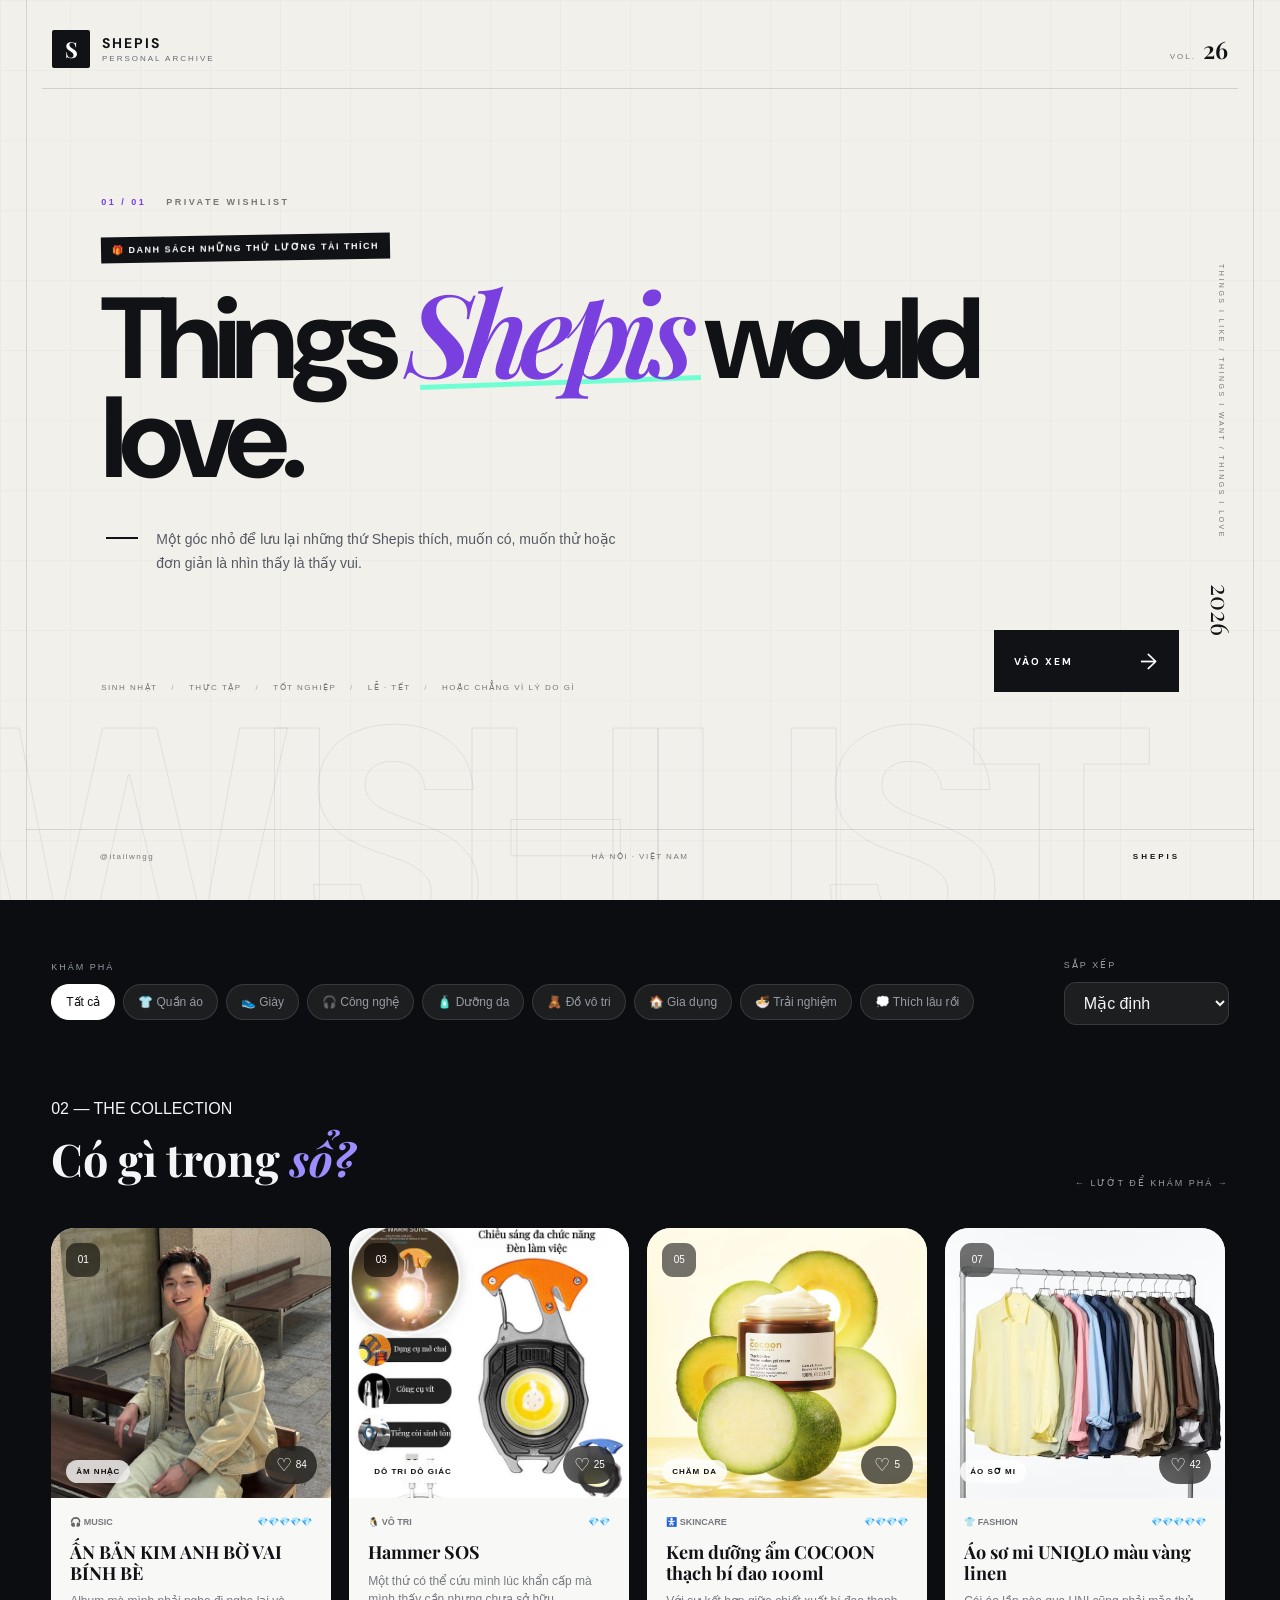
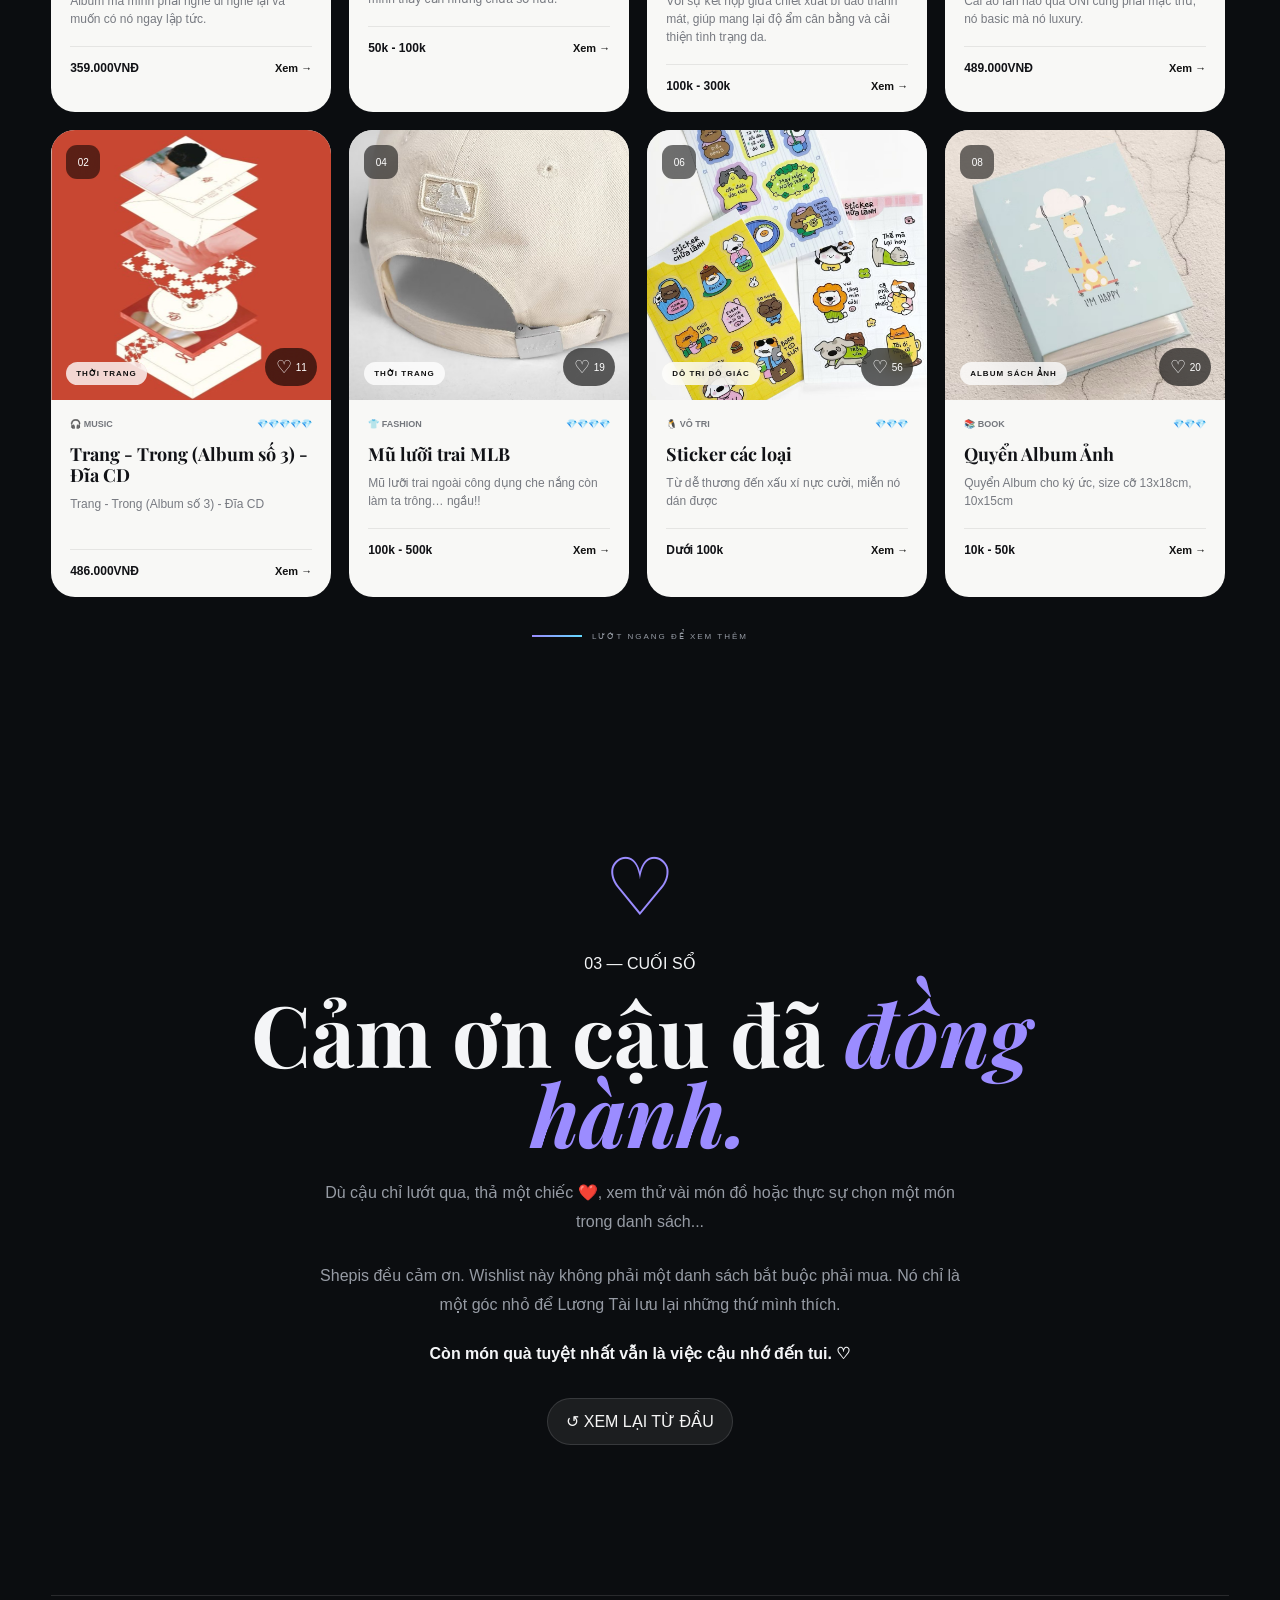
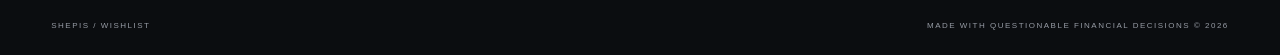
==== commit 121faaff: "Update index.html" ====
--- a/index.html
+++ b/index.html
@@ -640,6 +640,488 @@
                 </div>
             </article>
 
+            <!-- =====================================================
+                 CARD 09
+            ===================================================== -->
+            <article class="gift-card"
+                data-category="stuff"
+                data-name="Một chiếc ván trượt mini cho người không biết trượt"
+                data-price-min="90000"
+                data-price-max="130000"
+                data-price="105k"
+                data-rating="3"
+                data-priority="NICE TO HAVE"
+                data-description="Tui không biết trượt ván. Và khả năng cao là cũng không có ý định học. Nhưng một chiếc Tech Deck bé bé để trên bàn thì lại rất hợp lý. Có những món đồ tồn tại đơn giản vì nhìn nó vui."
+                data-link="https://www.mykingdom.com.vn/collections/tech-deck"
+                data-image="images/gift-09.JPG">
+            
+                <div class="card-image">
+                    <img src="images/gift-09.JPG" alt="Tech Deck ván trượt đồ chơi" loading="lazy">
+                    <span class="card-number">09</span>
+                    <span class="card-category">ĐỒ CHƠI BÀN LÀM VIỆC</span>
+            
+                    <button class="like-button">
+                        <span class="heart">♡</span>
+                        <span class="like-count">0</span>
+                    </button>
+                </div>
+            
+                <div class="card-body">
+                    <div class="card-meta">
+                        <span>🛹 STUFF</span>
+                        <span class="rating">💎💎💎</span>
+                    </div>
+            
+                    <h4>Ván Trượt Cho Người Không Biết Trượt</h4>
+            
+                    <p>Một chiếc Tech Deck để nghịch lúc đang giả vờ làm việc.</p>
+            
+                    <div class="card-footer">
+                        <strong>105k</strong>
+                        <button class="detail-button">Xem →</button>
+                    </div>
+                </div>
+            </article>
+            
+            
+            <!-- =====================================================
+                 CARD 10
+            ===================================================== -->
+            <article class="gift-card"
+                data-category="shoes"
+                data-name="Đôi Adidas nhìn là muốn đi ra đường"
+                data-price-min="2000000"
+                data-price-max="3000000"
+                data-price="2.800.000đ"
+                data-rating="4"
+                data-priority="DREAM ITEM"
+                data-description="Một đôi Adidas Handball Spezial màu Night Indigo / Cream White. Không hứa sẽ giúp tui chạy nhanh hơn, đá bóng giỏi hơn hay trở thành người năng động hơn. Nhưng chắc chắn sẽ giúp tui có lý do để soi chân mỗi khi đi ra ngoài."
+                data-link="https://www.adidas.com.vn/vi/giay-handball-spezial/IF7087.html"
+                data-image="images/gift-10.JPG">
+            
+                <div class="card-image">
+                    <img src="images/gift-10.JPG" alt="Giày Adidas Handball Spezial" loading="lazy">
+                    <span class="card-number">10</span>
+                    <span class="card-category">GIÀY</span>
+            
+                    <button class="like-button">
+                        <span class="heart">♡</span>
+                        <span class="like-count">0</span>
+                    </button>
+                </div>
+            
+                <div class="card-body">
+                    <div class="card-meta">
+                        <span>👟 SHOES</span>
+                        <span class="rating">💎💎💎💎</span>
+                    </div>
+            
+                    <h4>Đôi Adidas Nhìn Là Muốn Đi Ra Đường</h4>
+            
+                    <p>Không tăng tốc độ. Chỉ tăng độ đẹp trai.</p>
+            
+                    <div class="card-footer">
+                        <strong>2.800.000đ</strong>
+                        <button class="detail-button">Xem →</button>
+                    </div>
+                </div>
+            </article>
+            
+            
+            <!-- =====================================================
+                 CARD 11
+            ===================================================== -->
+            <article class="gift-card"
+                data-category="stuff"
+                data-name="Mấy cái móc khóa custom vô tri"
+                data-price-min="20000"
+                data-price-max="50000"
+                data-price="20k - 50k"
+                data-rating="3"
+                data-priority="NICE TO HAVE"
+                data-description="Mấy cái keyring custom dạng nút bấm, in hình theo yêu cầu. Không thực sự cần thiết. Không làm cuộc đời tốt đẹp hơn. Nhưng nếu có một cái móc khóa mang đúng một hình ảnh rất vô tri mà tui thích thì tự nhiên cái balo cũng có linh hồn."
+                data-link="#"
+                data-image="images/gift-11.JPG">
+            
+                <div class="card-image">
+                    <img src="images/gift-11.JPG" alt="Móc khóa custom" loading="lazy">
+                    <span class="card-number">11</span>
+                    <span class="card-category">ĐỒ VÔ TRI</span>
+            
+                    <button class="like-button">
+                        <span class="heart">♡</span>
+                        <span class="like-count">0</span>
+                    </button>
+                </div>
+            
+                <div class="card-body">
+                    <div class="card-meta">
+                        <span>🧸 STUFF</span>
+                        <span class="rating">💎💎💎</span>
+                    </div>
+            
+                    <h4>Mấy Cái Keyring Custom Hehe</h4>
+            
+                    <p>Một món đồ không cần thiết nhưng nhìn vào là thấy vui.</p>
+            
+                    <div class="card-footer">
+                        <strong>20k - 50k</strong>
+                        <button class="detail-button">Xem →</button>
+                    </div>
+                </div>
+            </article>
+            
+            
+            <!-- =====================================================
+                 CARD 12
+            ===================================================== -->
+            <article class="gift-card"
+                data-category="skincare"
+                data-name="Dầu tẩy trang hoa hồng Cocoon"
+                data-price-min="100000"
+                data-price-max="350000"
+                data-price="100k - 300k"
+                data-rating="5"
+                data-priority="MUST HAVE"
+                data-description="Một món skincare mà tui thật sự dùng chứ không phải mua về để ngắm. Dầu tẩy trang hoa hồng Cocoon giúp làm sạch bụi bẩn, dầu thừa và những thứ đáng lẽ không nên ở trên mặt. Một wishlist thực tế đôi khi cũng cần những thứ dùng hết rồi mua lại."
+                data-link="https://cocoonvietnam.com/san-pham/dau-tay-trang-hoa-hong-310ml"
+                data-image="images/gift-12.JPG">
+            
+                <div class="card-image">
+                    <img src="images/gift-12.JPG" alt="Dầu tẩy trang Cocoon" loading="lazy">
+                    <span class="card-number">12</span>
+                    <span class="card-category">SKINCARE</span>
+            
+                    <button class="like-button">
+                        <span class="heart">♡</span>
+                        <span class="like-count">0</span>
+                    </button>
+                </div>
+            
+                <div class="card-body">
+                    <div class="card-meta">
+                        <span>🧴 SKINCARE</span>
+                        <span class="rating">💎💎💎💎💎</span>
+                    </div>
+            
+                    <h4>Dầu Tẩy Trang Hoa Hồng</h4>
+            
+                    <p>Không phải mỹ phẩm màu mè. Đây là thứ mặt tui thực sự cần.</p>
+            
+                    <div class="card-footer">
+                        <strong>100k - 300k</strong>
+                        <button class="detail-button">Xem →</button>
+                    </div>
+                </div>
+            </article>
+            
+            
+            <!-- =====================================================
+                 CARD 13
+            ===================================================== -->
+            <article class="gift-card"
+                data-category="fashion"
+                data-name="Kính mát nhìn hơi có gu"
+                data-price-min="400000"
+                data-price-max="500000"
+                data-price="438.000đ"
+                data-rating="5"
+                data-priority="DREAM ITEM"
+                data-description="Kính chống tia UV gọng chữ nhật của UNIQLO. Tui không biết ánh nắng có sợ tui hay không, nhưng ít nhất mắt tui nên được bảo vệ. Bonus thêm một chút vibe nhân vật chính mỗi khi đeo kính bước ra đường."
+                data-link="https://www.uniqlo.com/vn/vi/products/E481649-000/00?colorDisplayCode=57&sizeDisplayCode=999"
+                data-image="images/gift-13.JPG">
+            
+                <div class="card-image">
+                    <img src="images/gift-13.JPG" alt="Kính mát UNIQLO" loading="lazy">
+                    <span class="card-number">13</span>
+                    <span class="card-category">FASHION</span>
+            
+                    <button class="like-button">
+                        <span class="heart">♡</span>
+                        <span class="like-count">0</span>
+                    </button>
+                </div>
+            
+                <div class="card-body">
+                    <div class="card-meta">
+                        <span>🕶️ FASHION</span>
+                        <span class="rating">💎💎💎💎💎</span>
+                    </div>
+            
+                    <h4>Kính Mát Nhìn Hơi Có Gu</h4>
+            
+                    <p>Chống UV là chính. Làm màu một chút là phụ.</p>
+            
+                    <div class="card-footer">
+                        <strong>438.000đ</strong>
+                        <button class="detail-button">Xem →</button>
+                    </div>
+                </div>
+            </article>
+            
+            
+            <!-- =====================================================
+                 CARD 14
+            ===================================================== -->
+            <article class="gift-card"
+                data-category="skincare"
+                data-name="Kem chống nắng L'Oréal màu cam hoặc hồng"
+                data-price-min="150000"
+                data-price-max="300000"
+                data-price="<300k"
+                data-rating="4"
+                data-priority="MUST HAVE"
+                data-description="Kem chống nắng L'Oréal dòng X20. Đây là kiểu sản phẩm rất ít khi được đưa vào wishlist vì nó không hào nhoáng. Nhưng mặt đã phải sống ngoài đường thì mặt cũng cần được bảo vệ. Màu cam hoặc hồng đều được, miễn là đừng để tui cháy nắng."
+                data-link="https://hasaki.vn/san-pham/kem-chong-nang-l-oreal-min-nhe-nang-tong-giam-tham-50ml-95451.html"
+                data-image="images/gift-14.JPG">
+            
+                <div class="card-image">
+                    <img src="images/gift-14.JPG" alt="Kem chống nắng L'Oréal" loading="lazy">
+                    <span class="card-number">14</span>
+                    <span class="card-category">SKINCARE</span>
+            
+                    <button class="like-button">
+                        <span class="heart">♡</span>
+                        <span class="like-count">0</span>
+                    </button>
+                </div>
+            
+                <div class="card-body">
+                    <div class="card-meta">
+                        <span>☀️ SKINCARE</span>
+                        <span class="rating">💎💎💎💎</span>
+                    </div>
+            
+                    <h4>KCN L'Oréal X20</h4>
+            
+                    <p>Món quà thiết thực: giúp tui không biến thành cục than.</p>
+            
+                    <div class="card-footer">
+                        <strong>&lt;300k</strong>
+                        <button class="detail-button">Xem →</button>
+                    </div>
+                </div>
+            </article>
+            
+            
+            <!-- =====================================================
+                 CARD 15
+            ===================================================== -->
+            <article class="gift-card"
+                data-category="skincare"
+                data-name="Một đống mặt nạ để cứu cái mặt"
+                data-price-min="10000"
+                data-price-max="200000"
+                data-price="10k - 200k"
+                data-rating="4"
+                data-priority="NICE TO HAVE"
+                data-description="Mặt nạ BNBG các loại. Không có triết lý gì sâu sắc ở đây cả. Đơn giản là có những hôm nhìn vào gương và nhận ra: hôm nay cái mặt này cần được chăm sóc. Một vài miếng mask trong tủ là một khoản đầu tư có trách nhiệm."
+                data-link="https://hasaki.vn/tag/mat-na-giay-bnbg.html"
+                data-image="images/gift-15.JPG">
+            
+                <div class="card-image">
+                    <img src="images/gift-15.JPG" alt="Mặt nạ BNBG" loading="lazy">
+                    <span class="card-number">15</span>
+                    <span class="card-category">SKINCARE</span>
+            
+                    <button class="like-button">
+                        <span class="heart">♡</span>
+                        <span class="like-count">0</span>
+                    </button>
+                </div>
+            
+                <div class="card-body">
+                    <div class="card-meta">
+                        <span>🧖 SKINCARE</span>
+                        <span class="rating">💎💎💎💎</span>
+                    </div>
+            
+                    <h4>Mặt Nạ Cho Cái Mặt Này</h4>
+            
+                    <p>Đắp lên mặt 15 phút. Hy vọng cuộc đời cũng ổn hơn 15%.</p>
+            
+                    <div class="card-footer">
+                        <strong>10k - 200k</strong>
+                        <button class="detail-button">Xem →</button>
+                    </div>
+                </div>
+            </article>
+            
+            
+            <!-- =====================================================
+                 CARD 16
+            ===================================================== -->
+            <article class="gift-card"
+                data-category="home"
+                data-name="Máy làm sữa hạt vì đã đến lúc sống healthy"
+                data-price-min="1000000"
+                data-price-max="3000000"
+                data-price="1tr - 3tr"
+                data-rating="4"
+                data-priority="LONG TERM"
+                data-description="Máy làm sữa hạt BlueStone BLB-6036. Một bước tiến rất lớn trong hành trình trở thành người trưởng thành biết chăm sóc bản thân. Có thể hôm nay còn uống trà sữa, nhưng ngày mai hoàn toàn có thể xay hạt. Con người luôn có quyền thay đổi."
+                data-link="https://www.bluestone.com.vn/products/may-xay-nau-da-nang-bluestone-blb-6036"
+                data-image="images/gift-16.JPG">
+            
+                <div class="card-image">
+                    <img src="images/gift-16.JPG" alt="Máy làm sữa hạt BlueStone" loading="lazy">
+                    <span class="card-number">16</span>
+                    <span class="card-category">HOME</span>
+            
+                    <button class="like-button">
+                        <span class="heart">♡</span>
+                        <span class="like-count">0</span>
+                    </button>
+                </div>
+            
+                <div class="card-body">
+                    <div class="card-meta">
+                        <span>🥛 HOME</span>
+                        <span class="rating">💎💎💎💎</span>
+                    </div>
+            
+                    <h4>Máy Làm Sữa Hạt Cho Người Muốn Sống Healthy</h4>
+            
+                    <p>Ngày hôm nay trà sữa. Ngày mai... sữa hạt biết đâu.</p>
+            
+                    <div class="card-footer">
+                        <strong>1tr - 3tr</strong>
+                        <button class="detail-button">Xem →</button>
+                    </div>
+                </div>
+            </article>
+            
+            
+            <!-- =====================================================
+                 CARD 17
+            ===================================================== -->
+            <article class="gift-card"
+                data-category="home"
+                data-name="Máy nướng sandwich cho những sáng lười"
+                data-price-min="300000"
+                data-price-max="1000000"
+                data-price="635.000đ"
+                data-rating="5"
+                data-priority="DREAM ITEM"
+                data-description="Máy nướng bánh mì sandwich SmartChoice 800W. Một thiết bị phục vụ mục tiêu rất cao cả: biến hai lát bánh mì bình thường thành một bữa sáng trông có vẻ như mình đã chuẩn bị cuộc sống rất kỹ. Phù hợp với những ngày đi học nhưng không muốn ăn sáng bằng không khí."
+                data-link="#"
+                data-image="images/gift-17.JPG">
+            
+                <div class="card-image">
+                    <img src="images/gift-17.JPG" alt="Máy nướng bánh sandwich" loading="lazy">
+                    <span class="card-number">17</span>
+                    <span class="card-category">HOME</span>
+            
+                    <button class="like-button">
+                        <span class="heart">♡</span>
+                        <span class="like-count">0</span>
+                    </button>
+                </div>
+            
+                <div class="card-body">
+                    <div class="card-meta">
+                        <span>🍞 HOME</span>
+                        <span class="rating">💎💎💎💎💎</span>
+                    </div>
+            
+                    <h4>Máy Nướng Sandwich Cho Những Sáng Lười</h4>
+            
+                    <p>Hai lát bánh mì đi vào. Một bữa sáng có nhân đi ra.</p>
+            
+                    <div class="card-footer">
+                        <strong>635.000đ</strong>
+                        <button class="detail-button">Xem →</button>
+                    </div>
+                </div>
+            </article>
+            
+            
+            <!-- =====================================================
+                 CARD 18
+            ===================================================== -->
+            <article class="gift-card"
+                data-category="tech"
+                data-name="Cục pin dự phòng Anker màu trắng"
+                data-price-min="300000"
+                data-price-max="2000000"
+                data-price="Dưới 1 triệu"
+                data-rating="5"
+                data-priority="LONG TERM"
+                data-description="Sạc dự phòng Anker Zolo 20.000mAh, có cáp USB-C tích hợp và sạc nhanh 22.5W. Tui thích màu trắng vì nhìn sạch sẽ, gọn gàng và quan trọng nhất: điện thoại hết pin giữa đường là một trải nghiệm không đáng có."
+                data-link="#"
+                data-image="images/gift-18.JPG">
+            
+                <div class="card-image">
+                    <img src="images/gift-18.JPG" alt="Sạc dự phòng Anker Zolo" loading="lazy">
+                    <span class="card-number">18</span>
+                    <span class="card-category">TECH</span>
+            
+                    <button class="like-button">
+                        <span class="heart">♡</span>
+                        <span class="like-count">0</span>
+                    </button>
+                </div>
+            
+                <div class="card-body">
+                    <div class="card-meta">
+                        <span>🔋 TECH</span>
+                        <span class="rating">💎💎💎💎💎</span>
+                    </div>
+            
+                    <h4>Cục Pin Dự Phòng Màu Trắng</h4>
+            
+                    <p>20.000mAh để không phải sống chung với nỗi sợ 3% pin.</p>
+            
+                    <div class="card-footer">
+                        <strong>Dưới 1 triệu</strong>
+                        <button class="detail-button">Xem →</button>
+                    </div>
+                </div>
+            </article>
+            
+            
+            <!-- =====================================================
+                 CARD 19
+            ===================================================== -->
+            <article class="gift-card"
+                data-category="tech"
+                data-name="AirPods Pro 3 vì tai nghe cũ cũng có giới hạn"
+                data-price-min="0"
+                data-price-max="0"
+                data-price="Theo giá hiện tại"
+                data-rating="5"
+                data-priority="DREAM ITEM"
+                data-description="AirPods Pro 3. Một món đồ công nghệ vừa để nghe nhạc, vừa để chống ồn, vừa để tạo cảm giác mình đang sống một cuộc đời rất năng suất dù thực tế có thể chỉ đang nằm trên giường. Nếu tặng thì tui xin phép dùng hàng ngày."
+                data-link="https://hoanghamobile.com/tai-nghe/tai-nghe-airpods-pro-3-chinh-hang-apple-viet-nam"
+                data-image="images/gift-19.JPG">
+            
+                <div class="card-image">
+                    <img src="images/gift-19.JPG" alt="AirPods Pro 3" loading="lazy">
+                    <span class="card-number">19</span>
+                    <span class="card-category">TECH</span>
+            
+                    <button class="like-button">
+                        <span class="heart">♡</span>
+                        <span class="like-count">0</span>
+                    </button>
+                </div>
+            
+                <div class="card-body">
+                    <div class="card-meta">
+                        <span>🎧 TECH</span>
+                        <span class="rating">💎💎💎💎💎</span>
+                    </div>
+            
+                    <h4>AirPods Pro 3</h4>
+            
+                    <p>Đeo vào là tự động có soundtrack cho cuộc đời.</p>
+            
+                    <div class="card-footer">
+                        <strong>Theo giá hiện tại</strong>
+                        <button class="detail-button">Xem →</button>
+                    </div>
+                </div>
+            </article>
 
             <!-- =====================================================
                  CARD 21
--- a/style.css
+++ b/style.css
@@ -2233,3 +2233,44 @@
     position: relative;
     z-index: 20;
 }
+
+/* =====================================================
+   MOBILE - GIFT MODAL SCROLL FIX
+===================================================== */
+
+@media (max-width: 768px) {
+
+    .modal {
+        overflow-y: auto;
+        -webkit-overflow-scrolling: touch;
+    }
+
+    .gift-modal {
+        display: flex;
+        flex-direction: column;
+        overflow: visible;
+        height: auto;
+        max-height: none;
+    }
+
+    .gift-modal-image {
+        width: 100%;
+        min-height: 0;
+        height: auto;
+        flex-shrink: 0;
+        overflow: hidden;
+    }
+
+    .gift-modal-image img {
+        width: 100%;
+        height: auto;
+        max-height: none;
+        object-fit: contain;
+    }
+
+    .gift-modal-content {
+        width: 100%;
+        padding: 30px 22px 40px;
+        flex-shrink: 0;
+    }
+}
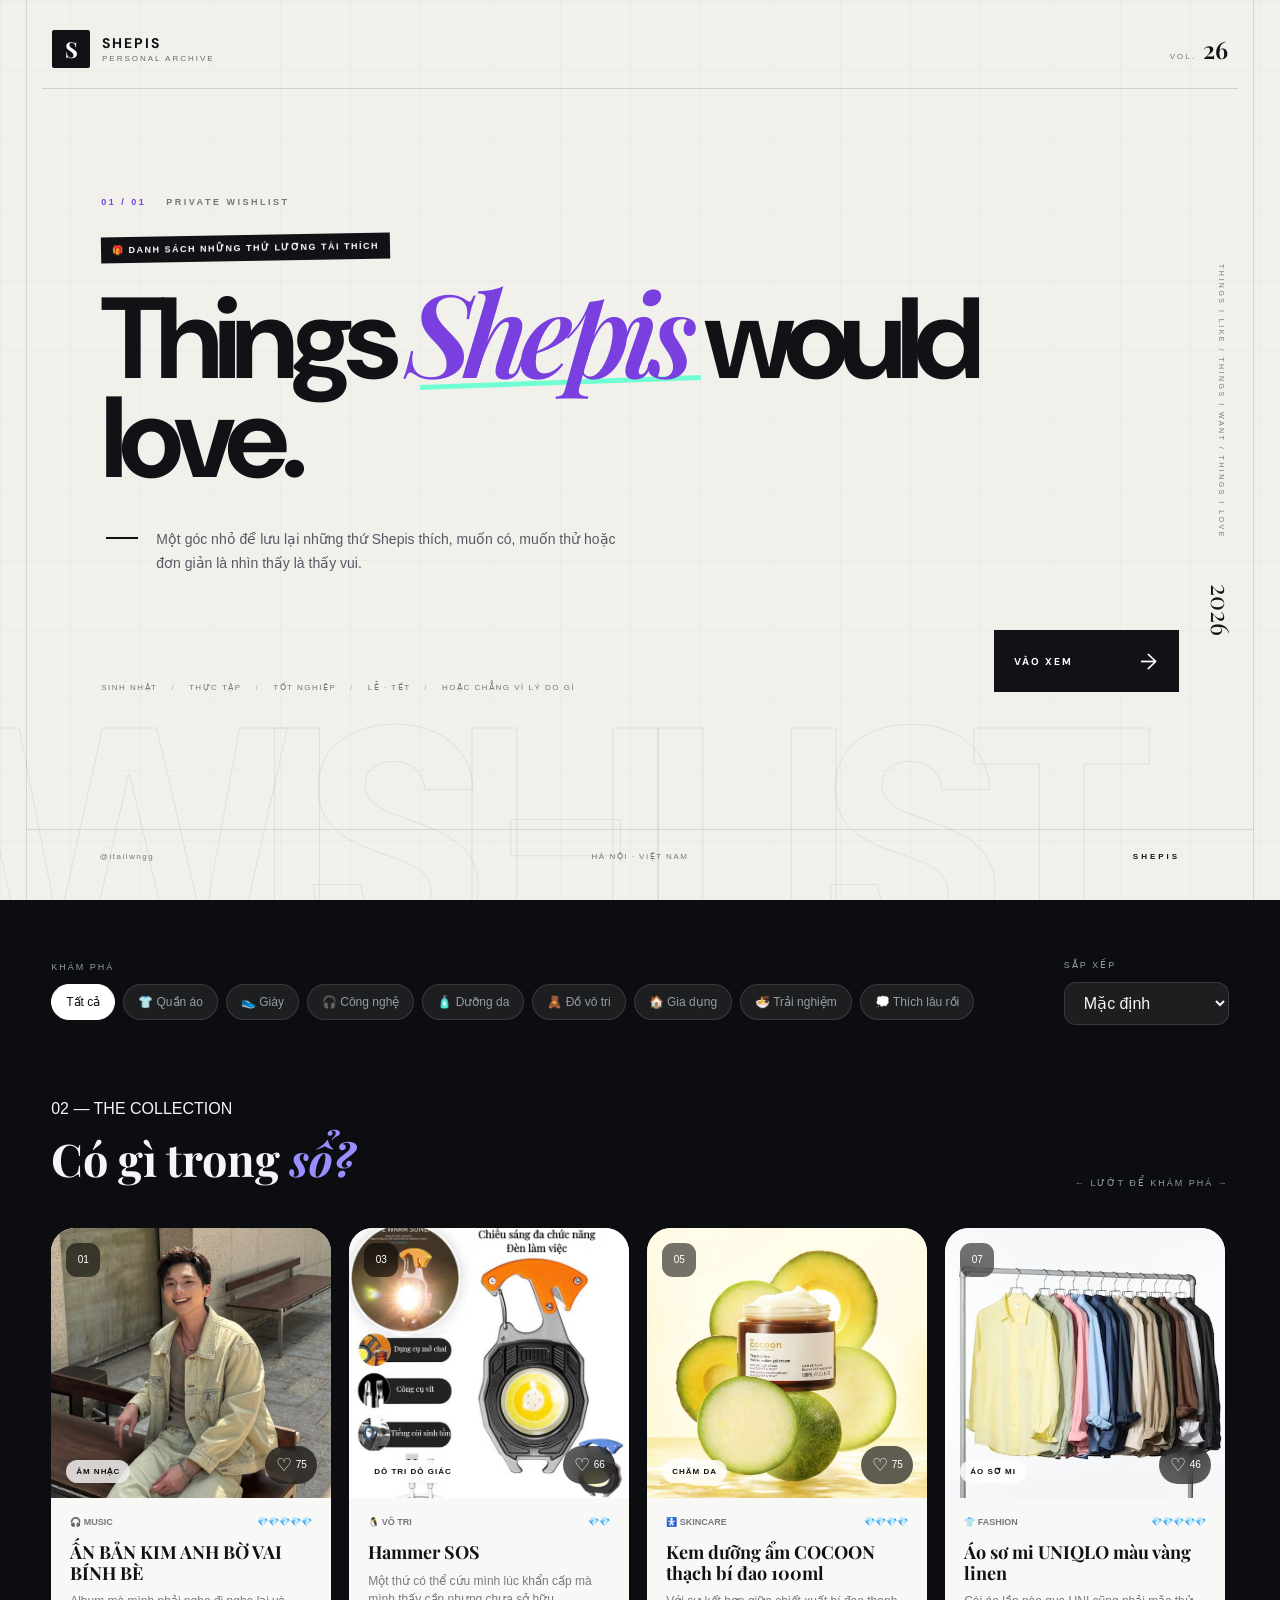
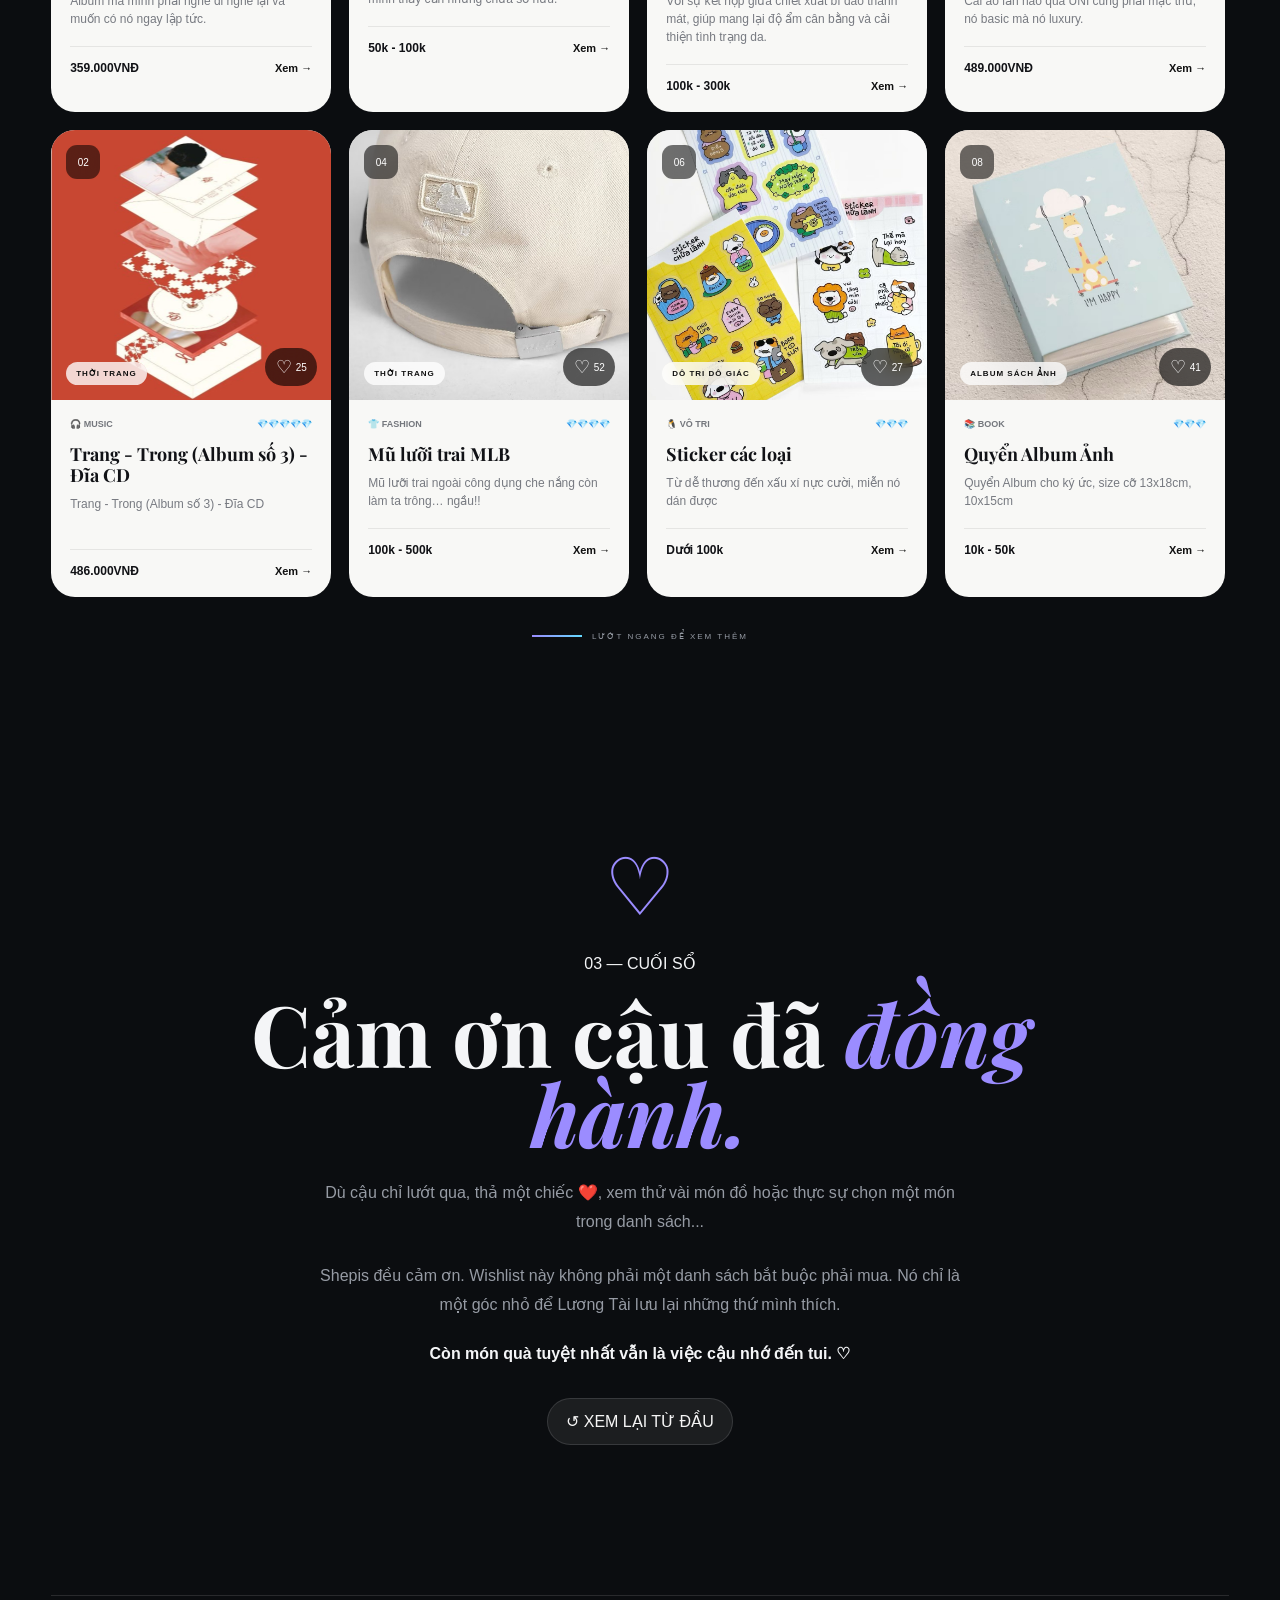
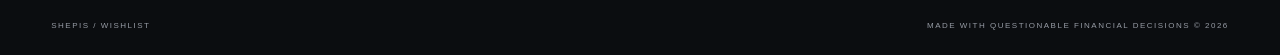
==== commit 300d74fd: "Update index.html" ====
--- a/index.html
+++ b/index.html
@@ -39,7 +39,7 @@
 
     <audio id="backgroundMusic" loop preload="auto">
 
-        <source src="music/LA BÀN.mp3" type="audio/mpeg">
+        <source src="music/11.mp3" type="audio/mpeg">
 
     </audio>
 
@@ -171,7 +171,7 @@
 
         <!-- NHẠC: Thành phần âm thanh nền dùng chung cho nút bật/tắt nhạc. -->
         <audio id="backgroundMusic" loop preload="auto">
-            <source src="music/wishlist.mp3" type="audio/mpeg">
+            <source src="music/11.mp3" type="audio/mpeg">
         </audio>
 
         <!-- THANH ĐIỀU HƯỚNG: Chứa logo, mở hồ sơ, điều khiển nhạc và giao diện. -->
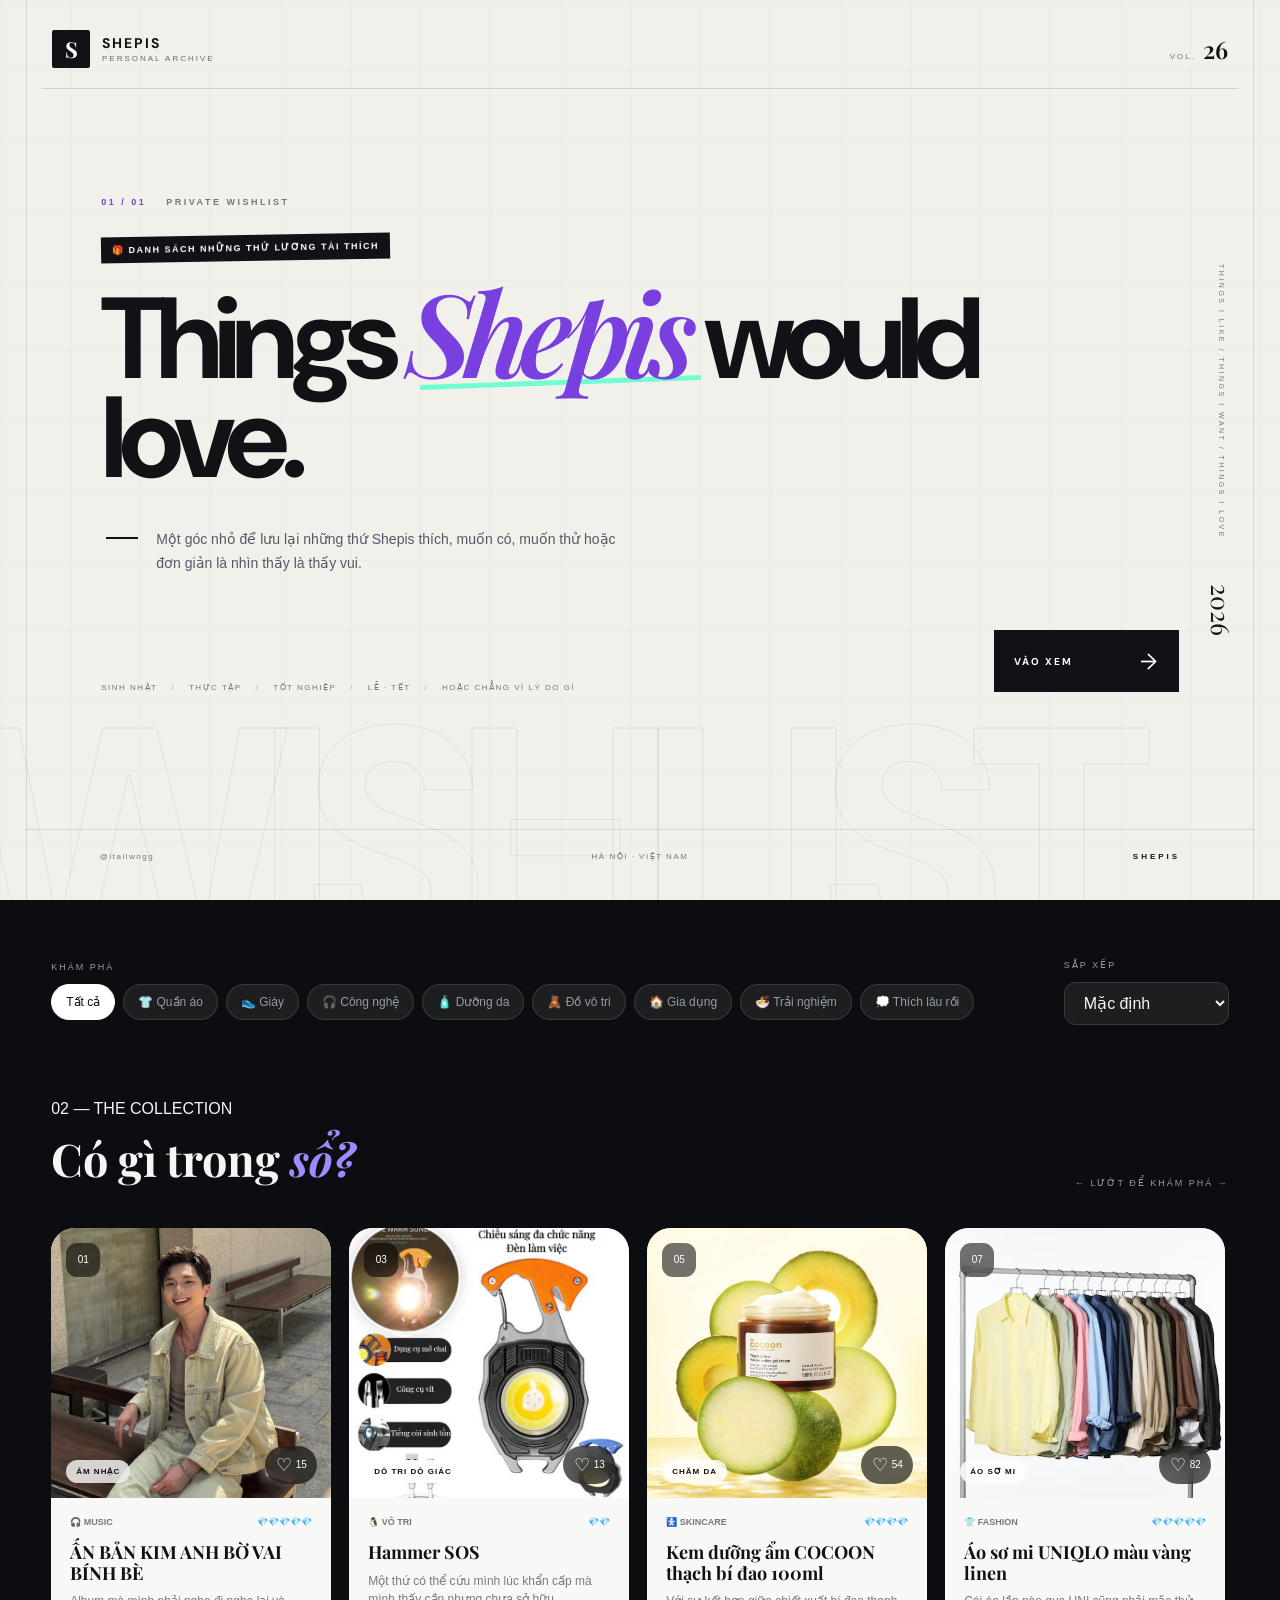
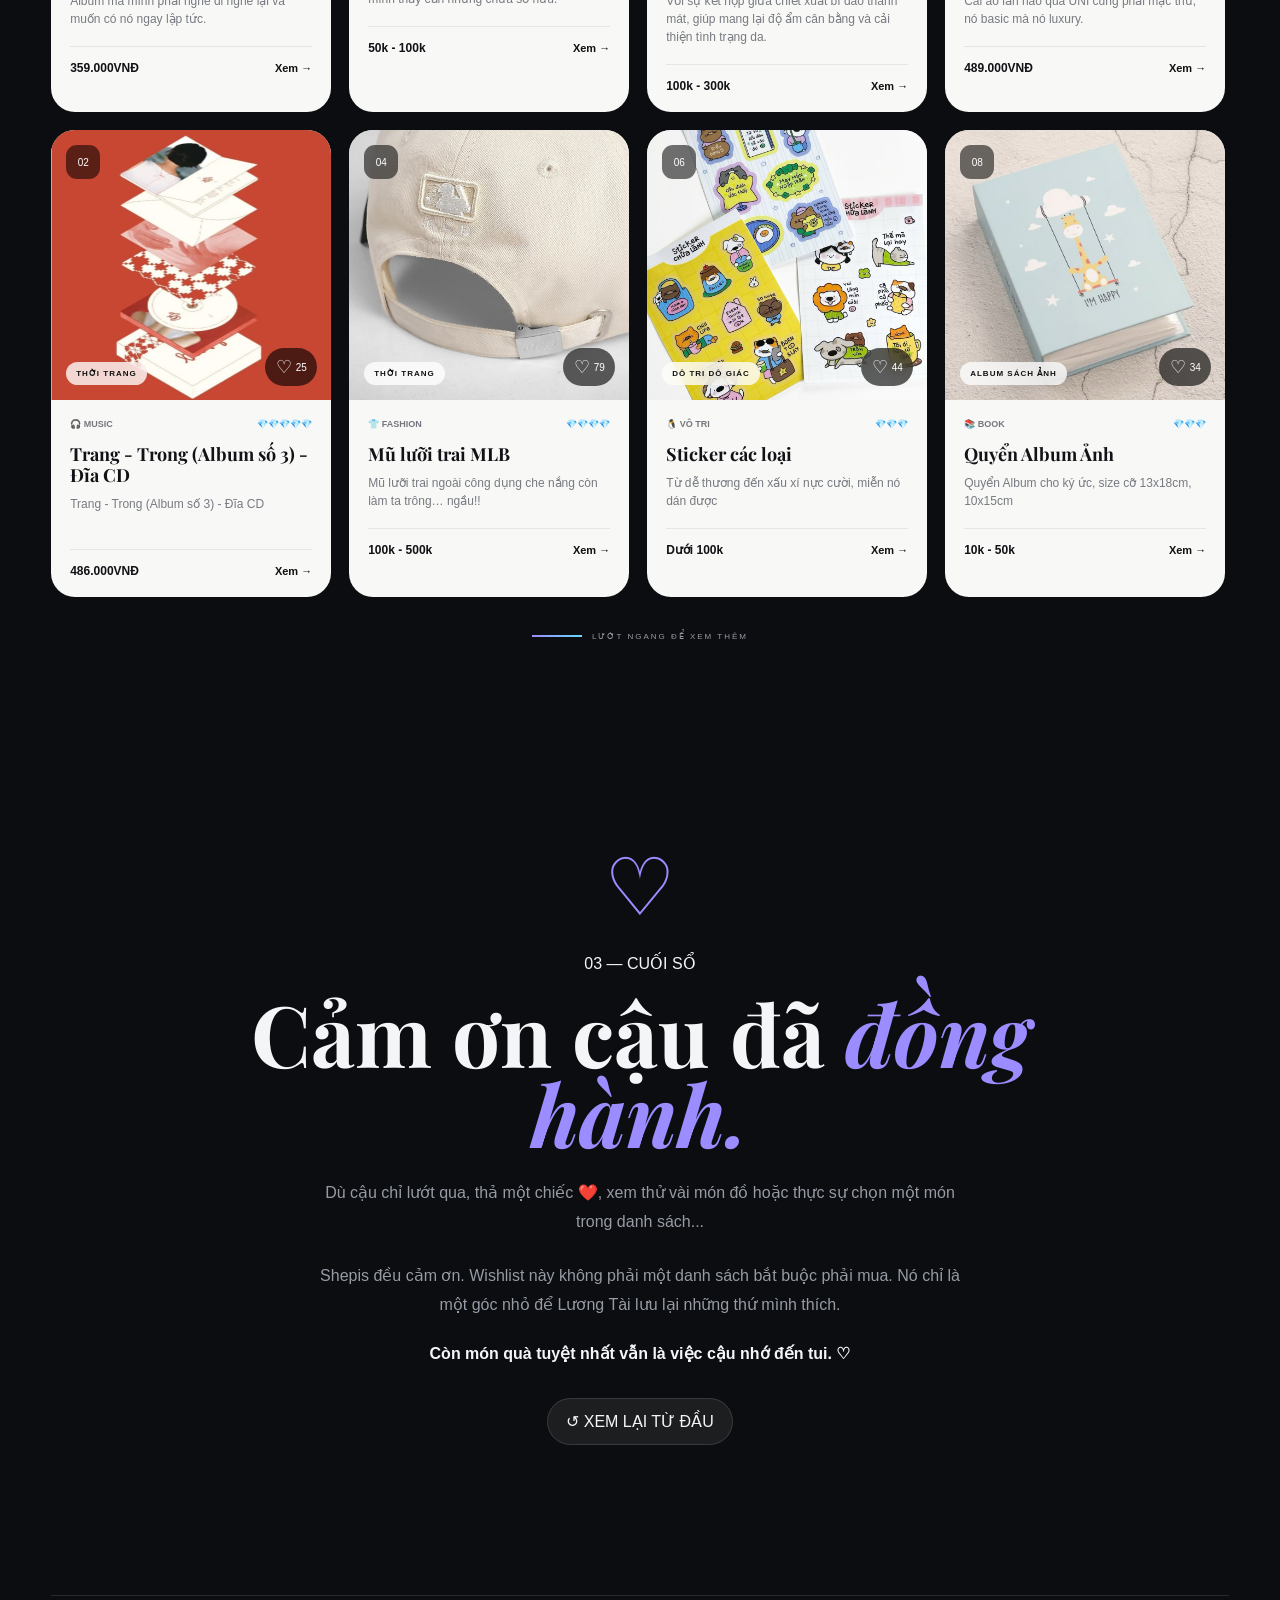
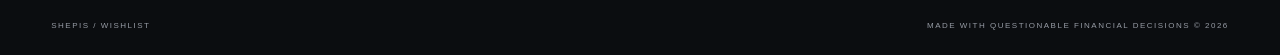
==== commit 16009d99: "Update index.html" ====
--- a/index.html
+++ b/index.html
@@ -1166,7 +1166,444 @@
                 </div>
             </article>
 
-
+            <!-- =====================================================
+                         CARD 20
+                    ===================================================== -->
+                    <article class="gift-card"
+                        data-category="camera"
+                        data-name="DJI Osmo Action 6"
+                        data-price-min="10790000"
+                        data-price-max="13490000"
+                        data-price="10.790.000₫ - 13.490.000₫"
+                        data-rating="5"
+                        data-priority="DREAM ITEM"
+                        data-description="DJI Osmo Action 6 là mẫu action camera đầu tiên có thể điều chỉnh khẩu độ từ f/2.0 đến f/4.0. Được trang bị cảm biến vuông 1/1.1” hoàn toàn mới mang đến hình ảnh sắc nét cùng với Custom Mode cho khả năng quay trước, cắt sau linh hoạt. Dung lượng bộ nhớ 50GB cùng khả năng chịu được nhiệt độ từ -20°C đến 45°C, kết hợp với khả năng quay video slowmotion 4K, FOV lên đến 182° khi gắn thêm phụ kiện mới."
+                        data-link="https://dji-vietnam.vn/san-pham/dji-osmo-action-6/"
+                        data-image="images/gift-20.JPG">
+
+                        <div class="card-image">
+                            <img src="images/gift-20.JPG" alt="DJI Osmo Action 6" loading="lazy">
+                            <span class="card-number">20</span>
+                            <span class="card-category">MÁY ẢNH</span>
+
+                            <button class="like-button">
+                                <span class="heart">♡</span>
+                                <span class="like-count">0</span>
+                            </button>
+                        </div>
+
+                        <div class="card-body">
+                            <div class="card-meta">
+                                <span>📷 CAMERA</span>
+                                <span class="rating">💎💎💎💎💎</span>
+                            </div>
+
+                            <h4>DJI Osmo Action 6</h4>
+
+                            <p>Action camera xịn xò với cảm biến mới, khẩu độ thay đổi và quay slowmotion 4K.</p>
+
+                            <div class="card-footer">
+                                <strong>10.790.000₫ - 13.490.000₫</strong>
+                                <button class="detail-button">Xem →</button>
+                            </div>
+                        </div>
+                    </article>
+
+
+                    <!-- =====================================================
+                         CARD 22
+                    ===================================================== -->
+                    <article class="gift-card"
+                        data-category="stuff"
+                        data-name="Đèn ngủ nấm COFORDOS"
+                        data-price-min="200000"
+                        data-price-max="300000"
+                        data-price="200k - 300k"
+                        data-rating="4"
+                        data-priority="NICE TO HAVE"
+                        data-description="Đèn bàn có thể sạc lại, cảm biến cảm ứng, đèn LED bằng kim loại hình nấm cổ điển dành cho phòng ngủ."
+                        data-link="https://shopee.vn/%C4%90%C3%A8n-ng%E1%BB%A7-n%E1%BA%A5m-COFORDOS-%C4%90%C3%A8n-b%C3%A0n-c%C3%B3-th%E1%BB%83-s%E1%BA%A1c-l%E1%BA%A1i-c%E1%BA%A3m-bi%E1%BA%BFn-c%E1%BA%A3m-%E1%BB%A9ng-%C4%90%C3%A8n-LED-c%E1%BA%A3m-bi%E1%BA%BFn-c%E1%BA%A3m-%E1%BB%A9ng-b%E1%BA%B1ng-kim-lo%E1%BA%A1i-h%C3%ACnh-n%E1%BA%A5m-c%E1%BB%95-%C4%91i%E1%BB%83n-Ph%C3%B2ng-ng%E1%BB%A7-i.293690177.42017424088"
+                        data-image="images/gift-22.JPG">
+
+                        <div class="card-image">
+                            <img src="images/gift-22.JPG" alt="Đèn ngủ nấm COFORDOS" loading="lazy">
+                            <span class="card-number">22</span>
+                            <span class="card-category">ĐỒ DÙNG</span>
+
+                            <button class="like-button">
+                                <span class="heart">♡</span>
+                                <span class="like-count">0</span>
+                            </button>
+                        </div>
+
+                        <div class="card-body">
+                            <div class="card-meta">
+                                <span>🏠 STUFF</span>
+                                <span class="rating">💎💎💎💎</span>
+                            </div>
+
+                            <h4>Đèn ngủ nấm COFORDOS</h4>
+
+                            <p>Đèn ngủ hình nấm cổ điển, sạc lại được và có cảm biến cảm ứng.</p>
+
+                            <div class="card-footer">
+                                <strong>200k - 300k</strong>
+                                <button class="detail-button">Xem →</button>
+                            </div>
+                        </div>
+                    </article>
+
+
+                    <!-- =====================================================
+                         CARD 23
+                    ===================================================== -->
+                    <article class="gift-card"
+                        data-category="camera"
+                        data-name="DJI Osmo Pocket 4P"
+                        data-price-min="16090000"
+                        data-price-max="18290000"
+                        data-price="16.090.000₫ - 18.290.000₫"
+                        data-rating="5"
+                        data-priority="DREAM ITEM"
+                        data-description="DJI Osmo Pocket 4P mang đến hệ thống camera kép hoàn toàn mới với ống kính góc rộng sở hữu cảm biến CMOS 1 inch, dải dynamic range lên tới 17 stop và profile màu D-Log 2. Action camera được trang bị thêm ống kính med-tele 60mm khẩu độ f/1.8 hỗ trợ zoom tối đa 12x. Công nghệ theo dõi ActiveTrack 8.0, bộ nhớ trong 103GB mang đến trải nghiệm không bị gián đoạn trong một thiết kế chỉ nặng 230g."
+                        data-link="#"
+                        data-image="images/gift-23.JPG">
+
+                        <div class="card-image">
+                            <img src="images/gift-23.JPG" alt="DJI Osmo Pocket 4P" loading="lazy">
+                            <span class="card-number">23</span>
+                            <span class="card-category">MÁY ẢNH</span>
+
+                            <button class="like-button">
+                                <span class="heart">♡</span>
+                                <span class="like-count">0</span>
+                            </button>
+                        </div>
+
+                        <div class="card-body">
+                            <div class="card-meta">
+                                <span>📷 CAMERA</span>
+                                <span class="rating">💎💎💎💎💎</span>
+                            </div>
+
+                            <h4>DJI Osmo Pocket 4P</h4>
+
+                            <p>Camera nhỏ gọn nhưng hệ thống camera kép cực kỳ xịn, đúng kiểu dream item.</p>
+
+                            <div class="card-footer">
+                                <strong>16.090.000₫ - 18.290.000₫</strong>
+                                <button class="detail-button">Xem →</button>
+                            </div>
+                        </div>
+                    </article>
+
+
+                    <!-- =====================================================
+                         CARD 24
+                    ===================================================== -->
+                    <article class="gift-card"
+                        data-category="food"
+                        data-name="Hũ kẹo sô cô la Snickers 240g"
+                        data-price-min="94000"
+                        data-price-max="94000"
+                        data-price="94.000₫"
+                        data-rating="4"
+                        data-priority="CASUAL"
+                        data-description="Hũ kẹo sô cô la nhân đậu phộng Snickers jar 240g gồm 20 thanh x 12g. Sô cô la sữa kết hợp với đậu phộng, caramel và các thành phần tạo nên vị ngọt đặc trưng của Snickers."
+                        data-link="#"
+                        data-image="images/gift-24.JPG">
+
+                        <div class="card-image">
+                            <img src="images/gift-24.JPG" alt="Hũ kẹo Snickers 240g" loading="lazy">
+                            <span class="card-number">24</span>
+                            <span class="card-category">ĐỒ ĂN</span>
+
+                            <button class="like-button">
+                                <span class="heart">♡</span>
+                                <span class="like-count">0</span>
+                            </button>
+                        </div>
+
+                        <div class="card-body">
+                            <div class="card-meta">
+                                <span>🍫 FOOD</span>
+                                <span class="rating">💎💎💎💎</span>
+                            </div>
+
+                            <h4>Hũ kẹo sô cô la Snickers 240g</h4>
+
+                            <p>20 thanh Snickers nhỏ trong một chiếc hũ. Mua về ăn dần hoặc ăn một phát hết luôn.</p>
+
+                            <div class="card-footer">
+                                <strong>94.000₫</strong>
+                                <button class="detail-button">Xem →</button>
+                            </div>
+                        </div>
+                    </article>
+
+
+                    <!-- =====================================================
+                         CARD 25
+                    ===================================================== -->
+                    <article class="gift-card"
+                        data-category="food"
+                        data-name="Bánh Gấu Cake Bears Việt Thái Gói 285g"
+                        data-price-min="50000"
+                        data-price-max="50000"
+                        data-price="50.000₫"
+                        data-rating="4"
+                        data-priority="CASUAL"
+                        data-description="Bánh Gấu Cake Bears Việt Thái gói 285g."
+                        data-link="https://shopee.vn/Ba%CC%81nh-G%E1%BA%A5u-Cake-Bears-Vi%E1%BB%87t-Th%C3%A1i-G%C3%B3i-285g-(bao-b%C3%AC-tu%E1%BB%B3-theo-%C4%91%E1%BB%A3t-nh%E1%BA%ADp)-i.593949080.51450940118"
+                        data-image="images/gift-25.JPG">
+
+                        <div class="card-image">
+                            <img src="images/gift-25.JPG" alt="Bánh Gấu Cake Bears Việt Thái" loading="lazy">
+                            <span class="card-number">25</span>
+                            <span class="card-category">ĐỒ ĂN</span>
+
+                            <button class="like-button">
+                                <span class="heart">♡</span>
+                                <span class="like-count">0</span>
+                            </button>
+                        </div>
+
+                        <div class="card-body">
+                            <div class="card-meta">
+                                <span>🍪 FOOD</span>
+                                <span class="rating">💎💎💎💎</span>
+                            </div>
+
+                            <h4>Bánh Gấu Cake Bears Việt Thái Gói 285g</h4>
+
+                            <p>Bánh gấu ăn vặt, một món quà nhỏ nhưng rất dễ vui.</p>
+
+                            <div class="card-footer">
+                                <strong>50.000₫</strong>
+                                <button class="detail-button">Xem →</button>
+                            </div>
+                        </div>
+                    </article>
+
+
+                    <!-- =====================================================
+                         CARD 26
+                    ===================================================== -->
+                    <article class="gift-card"
+                        data-category="music"
+                        data-name="Máy nghe nhạc CD Syitren R400"
+                        data-price-min="3200000"
+                        data-price-max="4000000"
+                        data-price="3tr2 - 4tr"
+                        data-rating="5"
+                        data-priority="DREAM ITEM"
+                        data-description="Máy nghe nhạc CD Syitren R400 phong cách retro, kết nối Bluetooth."
+                        data-link="https://shopee.vn/M%C3%A1y-nghe-nh%E1%BA%A1c-CD-Syitren-R400-phong-c%C3%A1ch-retro-k%E1%BA%BFt-n%E1%BB%91i-bluetooth-i.21662942.41621945096"
+                        data-image="images/gift-26.JPG">
+
+                        <div class="card-image">
+                            <img src="images/gift-26.JPG" alt="Máy nghe nhạc CD Syitren R400" loading="lazy">
+                            <span class="card-number">26</span>
+                            <span class="card-category">ÂM NHẠC</span>
+
+                            <button class="like-button">
+                                <span class="heart">♡</span>
+                                <span class="like-count">0</span>
+                            </button>
+                        </div>
+
+                        <div class="card-body">
+                            <div class="card-meta">
+                                <span>🎧 MUSIC</span>
+                                <span class="rating">💎💎💎💎💎</span>
+                            </div>
+
+                            <h4>Máy nghe nhạc CD Syitren R400</h4>
+
+                            <p>Máy CD phong cách retro, có Bluetooth, nhìn thôi đã thấy muốn đặt lên bàn.</p>
+
+                            <div class="card-footer">
+                                <strong>3tr2 - 4tr</strong>
+                                <button class="detail-button">Xem →</button>
+                            </div>
+                        </div>
+                    </article>
+
+
+                    <!-- =====================================================
+                         CARD 27
+                    ===================================================== -->
+                    <article class="gift-card"
+                        data-category="tech"
+                        data-name="Chuột dọc không dây UGREEN"
+                        data-price-min="300000"
+                        data-price-max="300000"
+                        data-price="Khoảng 300k"
+                        data-rating="4"
+                        data-priority="NICE TO HAVE"
+                        data-description="Chuột dọc không dây UGREEN kết nối 2.4G."
+                        data-link="https://shopee.vn/Chu%E1%BB%99t-d%E1%BB%8Dc-kh%C3%B4ng-d%C3%A2y-UGREEN-2.4G-i.1020310358.24661479562"
+                        data-image="images/gift-27.JPG">
+
+                        <div class="card-image">
+                            <img src="images/gift-27.JPG" alt="Chuột dọc không dây UGREEN" loading="lazy">
+                            <span class="card-number">27</span>
+                            <span class="card-category">CÔNG NGHỆ</span>
+
+                            <button class="like-button">
+                                <span class="heart">♡</span>
+                                <span class="like-count">0</span>
+                            </button>
+                        </div>
+
+                        <div class="card-body">
+                            <div class="card-meta">
+                                <span>🖱️ TECH</span>
+                                <span class="rating">💎💎💎💎</span>
+                            </div>
+
+                            <h4>Chuột dọc không dây UGREEN</h4>
+
+                            <p>Chuột dọc không dây, nhỏ gọn và hợp để dùng lâu trên máy tính.</p>
+
+                            <div class="card-footer">
+                                <strong>Khoảng 300k</strong>
+                                <button class="detail-button">Xem →</button>
+                            </div>
+                        </div>
+                    </article>
+
+
+                    <!-- =====================================================
+                         CARD 28
+                    ===================================================== -->
+                    <article class="gift-card"
+                        data-category="camera"
+                        data-name="Máy ảnh Sony ZV-E10"
+                        data-price-min="15000000"
+                        data-price-max="15000000"
+                        data-price="15tr"
+                        data-rating="5"
+                        data-priority="DREAM ITEM"
+                        data-description="Sony ZV-E10 là máy ảnh mirrorless hướng tới việc quay video và sáng tạo nội dung."
+                        data-link="https://www.sony.com.vn/interchangeable-lens-cameras/products/zv-e10"
+                        data-image="images/gift-28.JPG">
+
+                        <div class="card-image">
+                            <img src="images/gift-28.JPG" alt="Máy ảnh Sony ZV-E10" loading="lazy">
+                            <span class="card-number">28</span>
+                            <span class="card-category">MÁY ẢNH</span>
+
+                            <button class="like-button">
+                                <span class="heart">♡</span>
+                                <span class="like-count">0</span>
+                            </button>
+                        </div>
+
+                        <div class="card-body">
+                            <div class="card-meta">
+                                <span>📷 CAMERA</span>
+                                <span class="rating">💎💎💎💎💎</span>
+                            </div>
+
+                            <h4>Máy ảnh Sony ZV-E10</h4>
+
+                            <p>Một chiếc máy ảnh để quay, chụp và lưu lại thật nhiều thứ trong cuộc sống.</p>
+
+                            <div class="card-footer">
+                                <strong>15tr</strong>
+                                <button class="detail-button">Xem →</button>
+                            </div>
+                        </div>
+                    </article>
+
+
+                    <!-- =====================================================
+                         CARD 29
+                    ===================================================== -->
+                    <article class="gift-card"
+                        data-category="food"
+                        data-name="Bánh bông lan trứng muối"
+                        data-price-min="150000"
+                        data-price-max="300000"
+                        data-price="150k - 300k"
+                        data-rating="5"
+                        data-priority="CASUAL"
+                        data-description="Bánh bông lan trứng muối các thể loại."
+                        data-link="#"
+                        data-image="images/gift-29.JPG">
+
+                        <div class="card-image">
+                            <img src="images/gift-29.JPG" alt="Bánh bông lan trứng muối" loading="lazy">
+                            <span class="card-number">29</span>
+                            <span class="card-category">ĐỒ ĂN</span>
+
+                            <button class="like-button">
+                                <span class="heart">♡</span>
+                                <span class="like-count">0</span>
+                            </button>
+                        </div>
+
+                        <div class="card-body">
+                            <div class="card-meta">
+                                <span>🍰 FOOD</span>
+                                <span class="rating">💎💎💎💎💎</span>
+                            </div>
+
+                            <h4>Bánh bông lan trứng muối</h4>
+
+                            <p>Bánh bông lan trứng muối các thể loại. Miễn ngon là được.</p>
+
+                            <div class="card-footer">
+                                <strong>150k - 300k</strong>
+                                <button class="detail-button">Xem →</button>
+                            </div>
+                        </div>
+                    </article>
+
+
+                    <!-- =====================================================
+                         CARD 30
+                    ===================================================== -->
+                    <article class="gift-card"
+                        data-category="food"
+                        data-name="Bánh chuối cacao / socola yến mạch"
+                        data-price-min="60000"
+                        data-price-max="60000"
+                        data-price="Khoảng 60k"
+                        data-rating="4"
+                        data-priority="CASUAL"
+                        data-description="Bánh chuối cacao hoặc socola yến mạch."
+                        data-link="#"
+                        data-image="images/gift-30.JPG">
+
+                        <div class="card-image">
+                            <img src="images/gift-30.JPG" alt="Bánh chuối cacao socola yến mạch" loading="lazy">
+                            <span class="card-number">30</span>
+                            <span class="card-category">ĐỒ ĂN</span>
+
+                            <button class="like-button">
+                                <span class="heart">♡</span>
+                                <span class="like-count">0</span>
+                            </button>
+                        </div>
+
+                        <div class="card-body">
+                            <div class="card-meta">
+                                <span>🍌 FOOD</span>
+                                <span class="rating">💎💎💎💎</span>
+                            </div>
+
+                            <h4>Bánh chuối cacao / socola yến mạch</h4>
+
+                            <p>Bánh chuối kết hợp cacao, socola và yến mạch, một món bánh nhỏ để ăn vui.</p>
+
+                            <div class="card-footer">
+                                <strong>Khoảng 60k</strong>
+                                <button class="detail-button">Xem →</button>
+                            </div>
+                        </div>
+                    </article>
             </div>
 
             <div class="album-scroll-hint">
